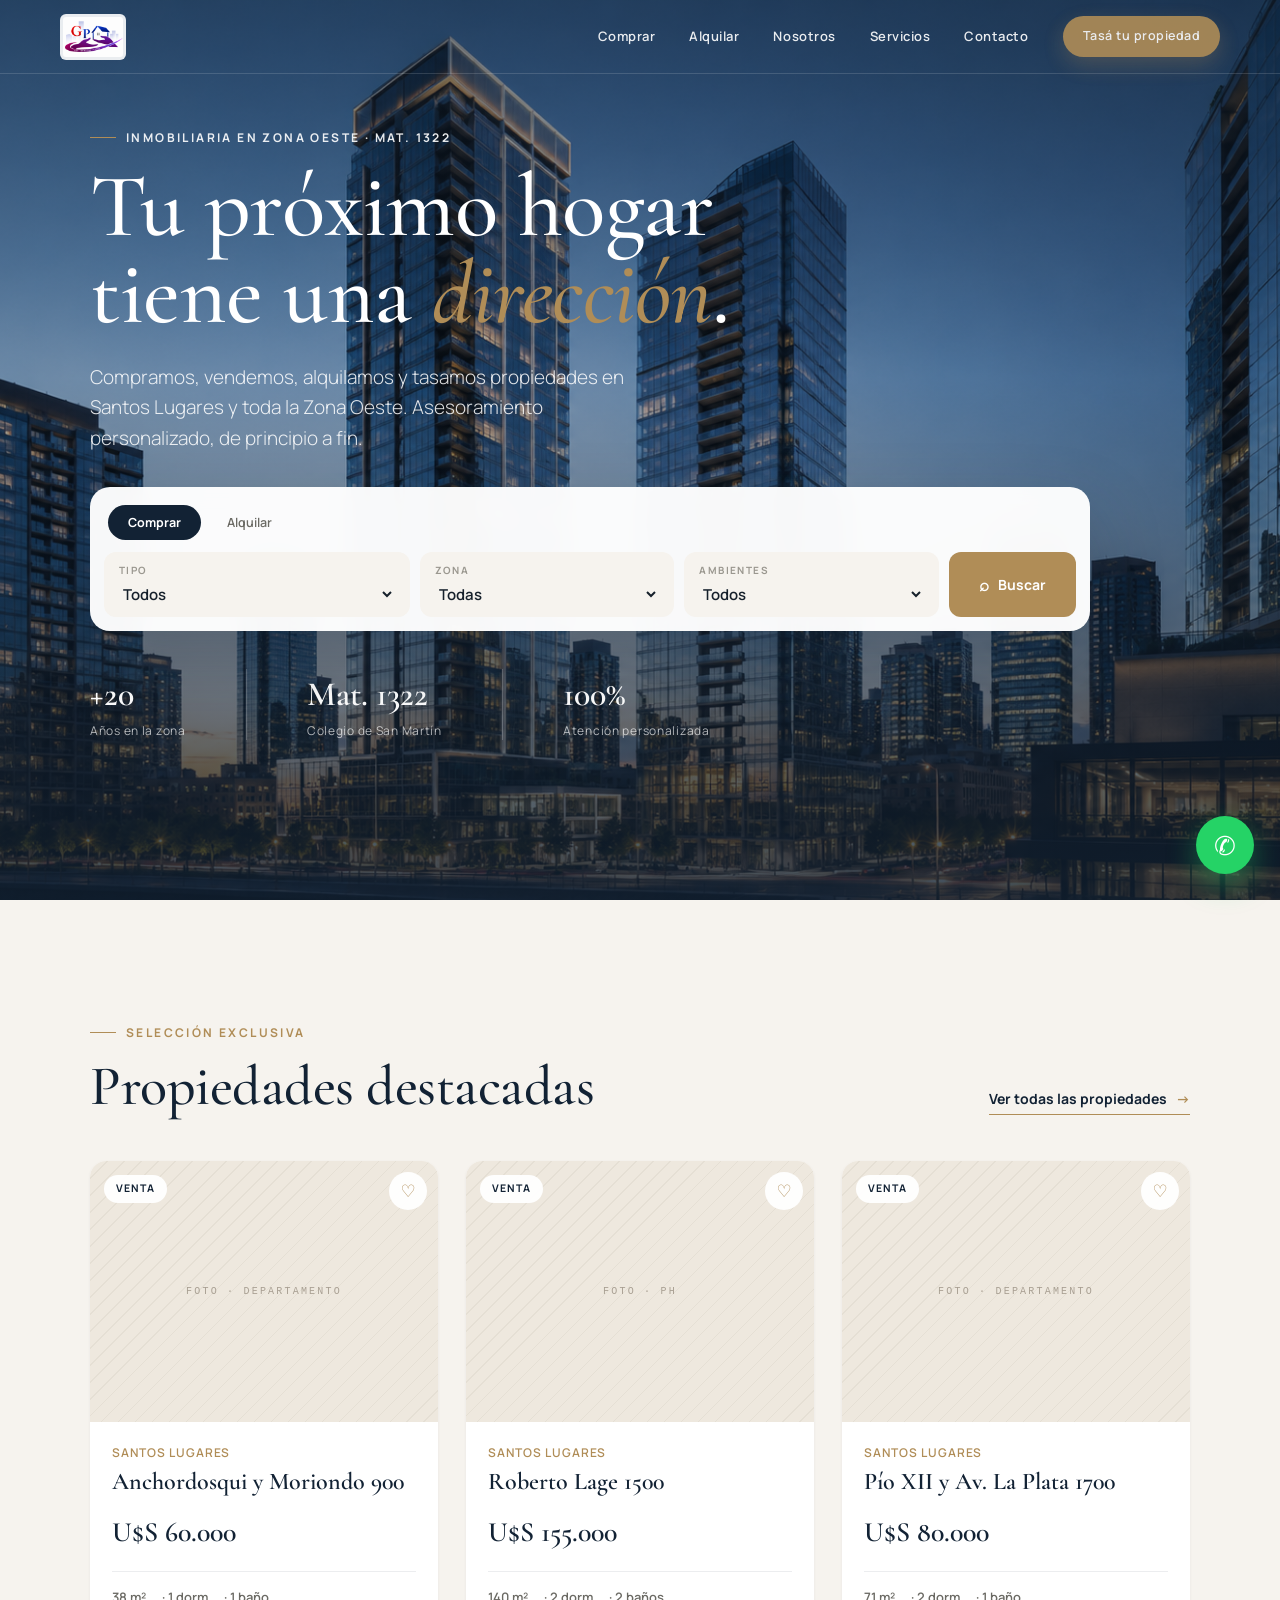
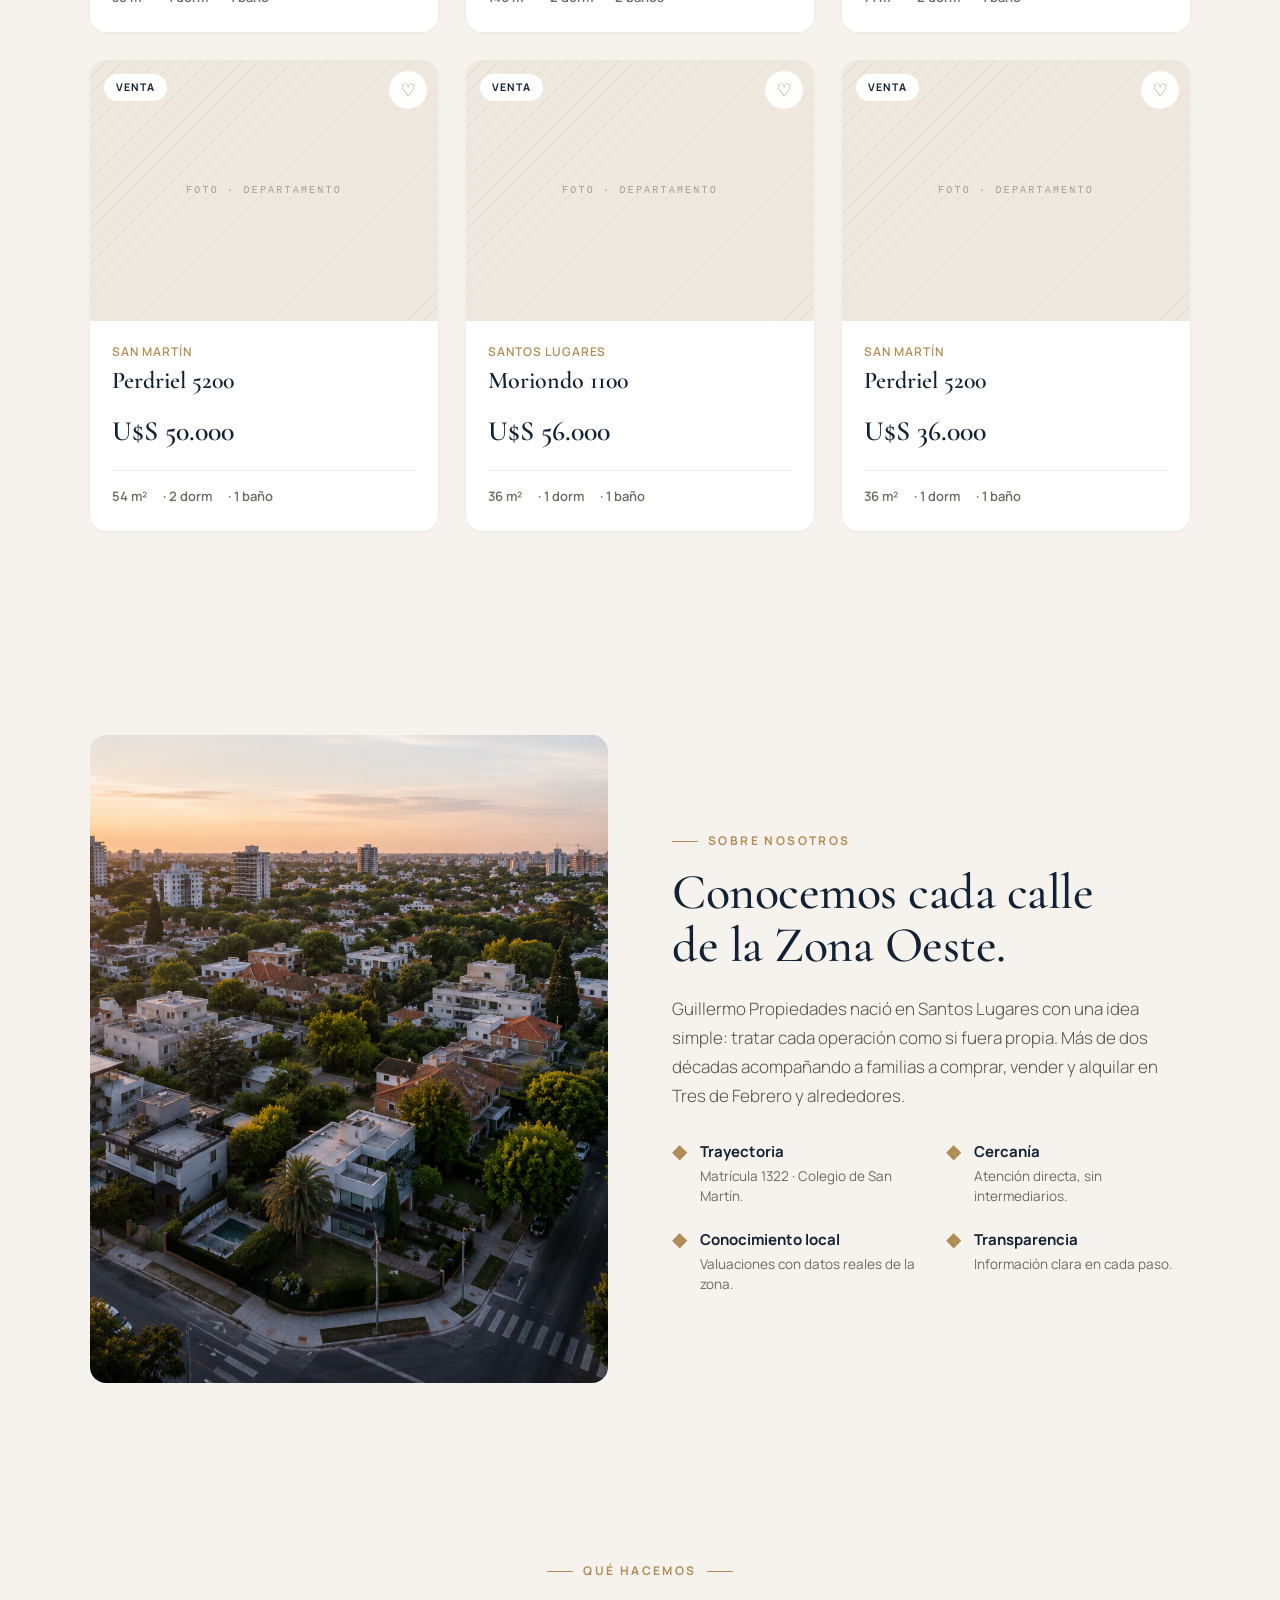
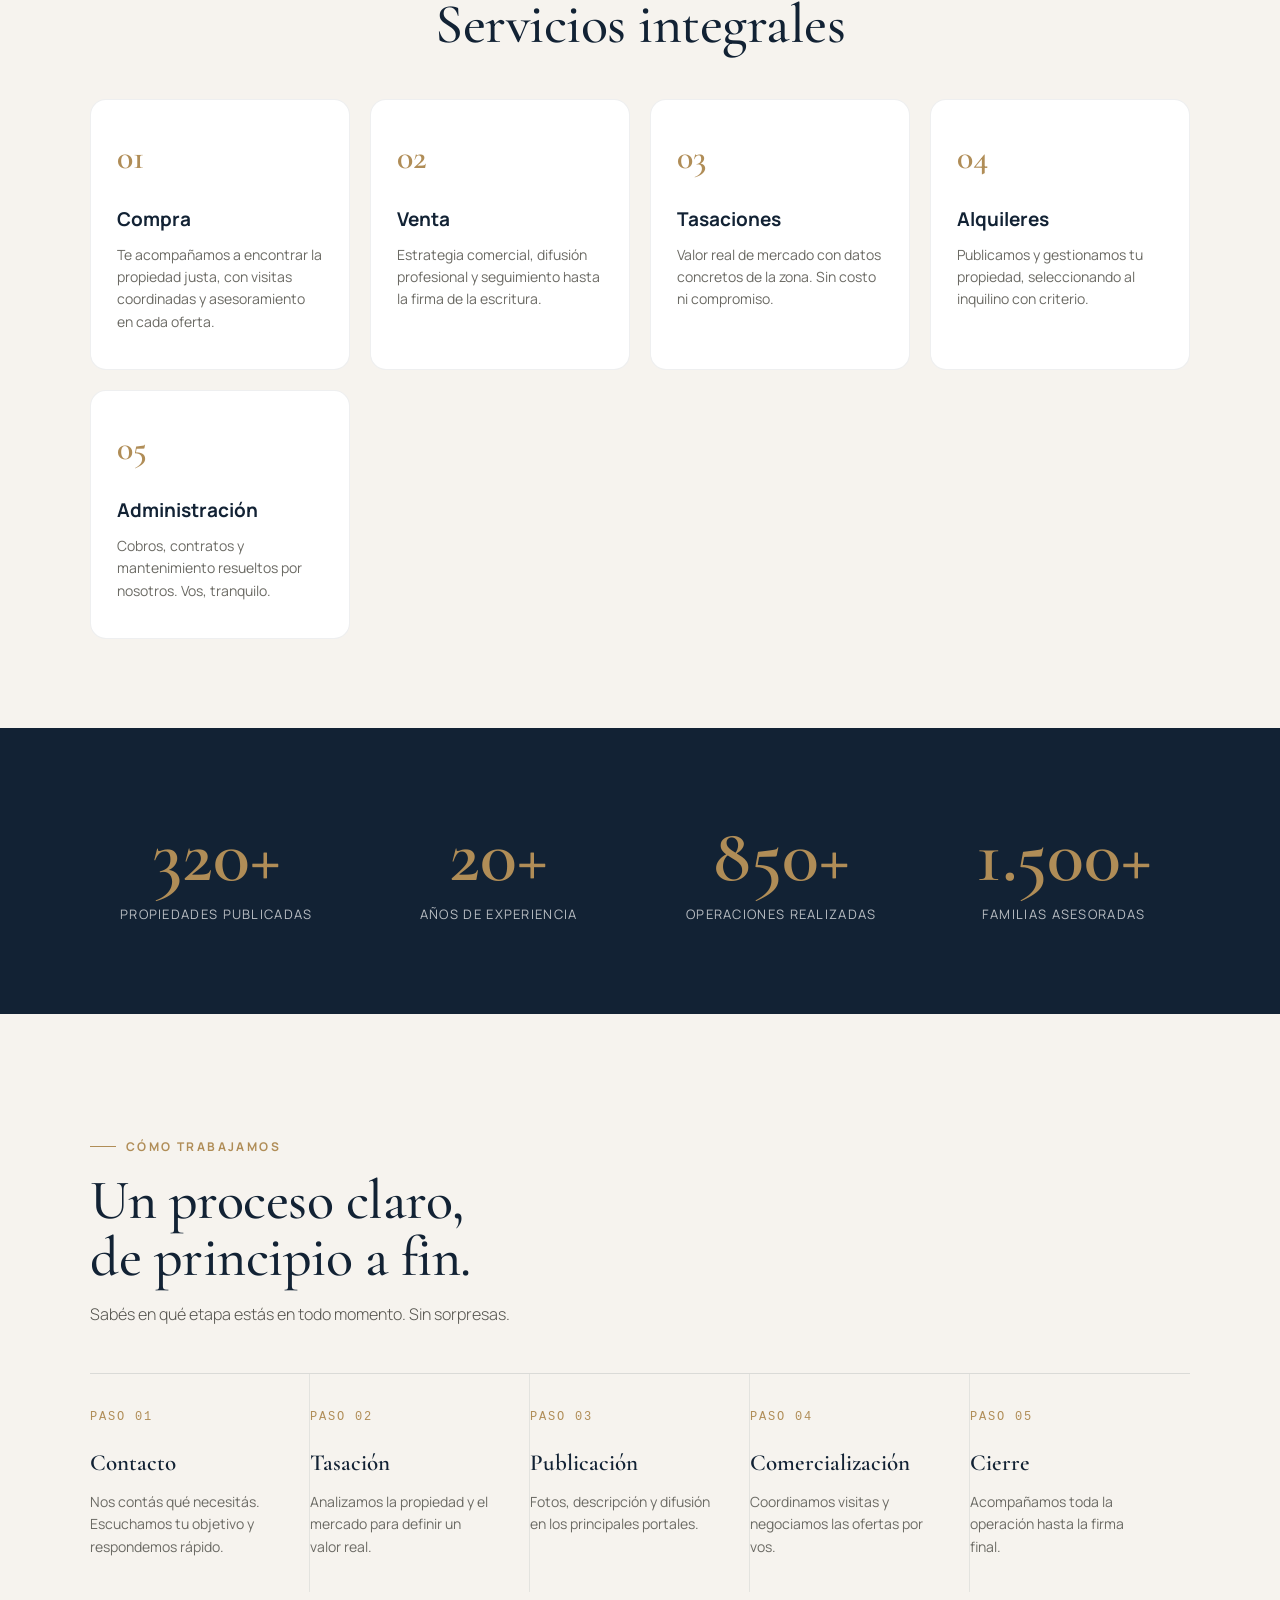
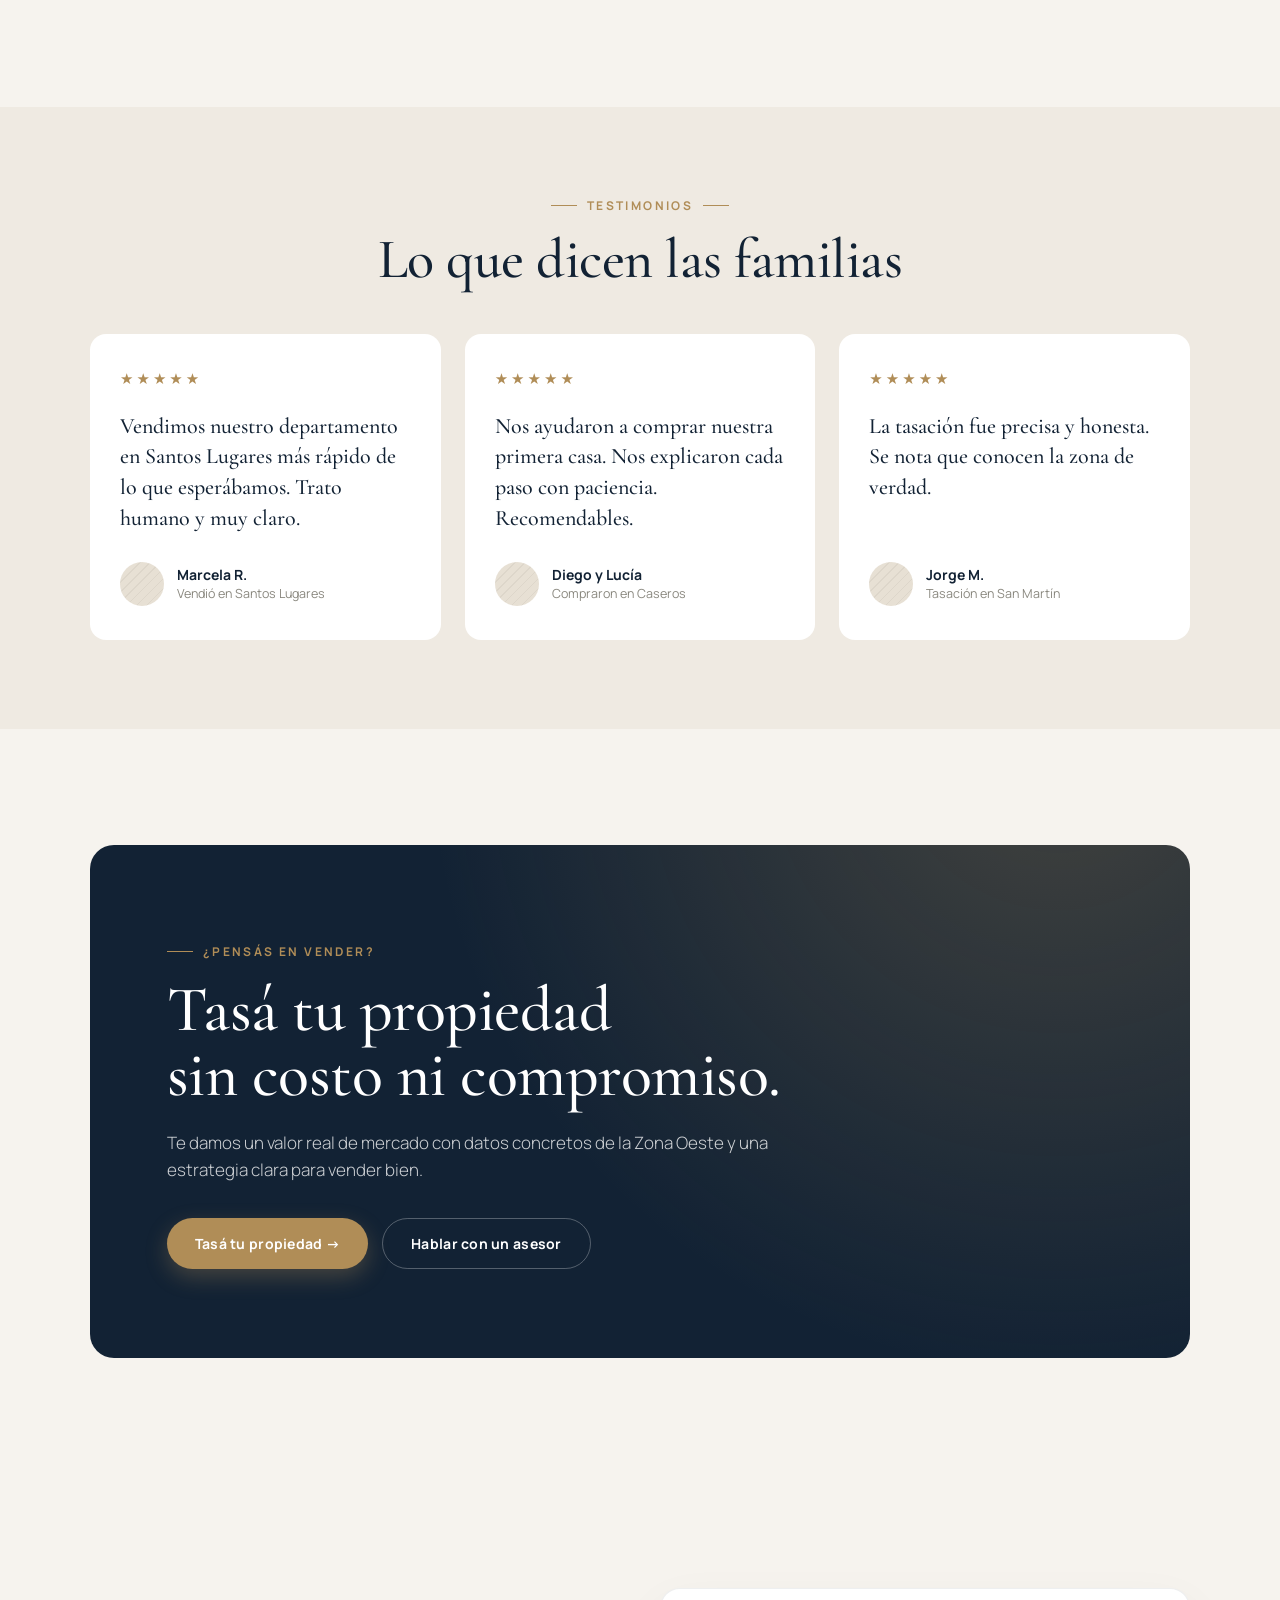
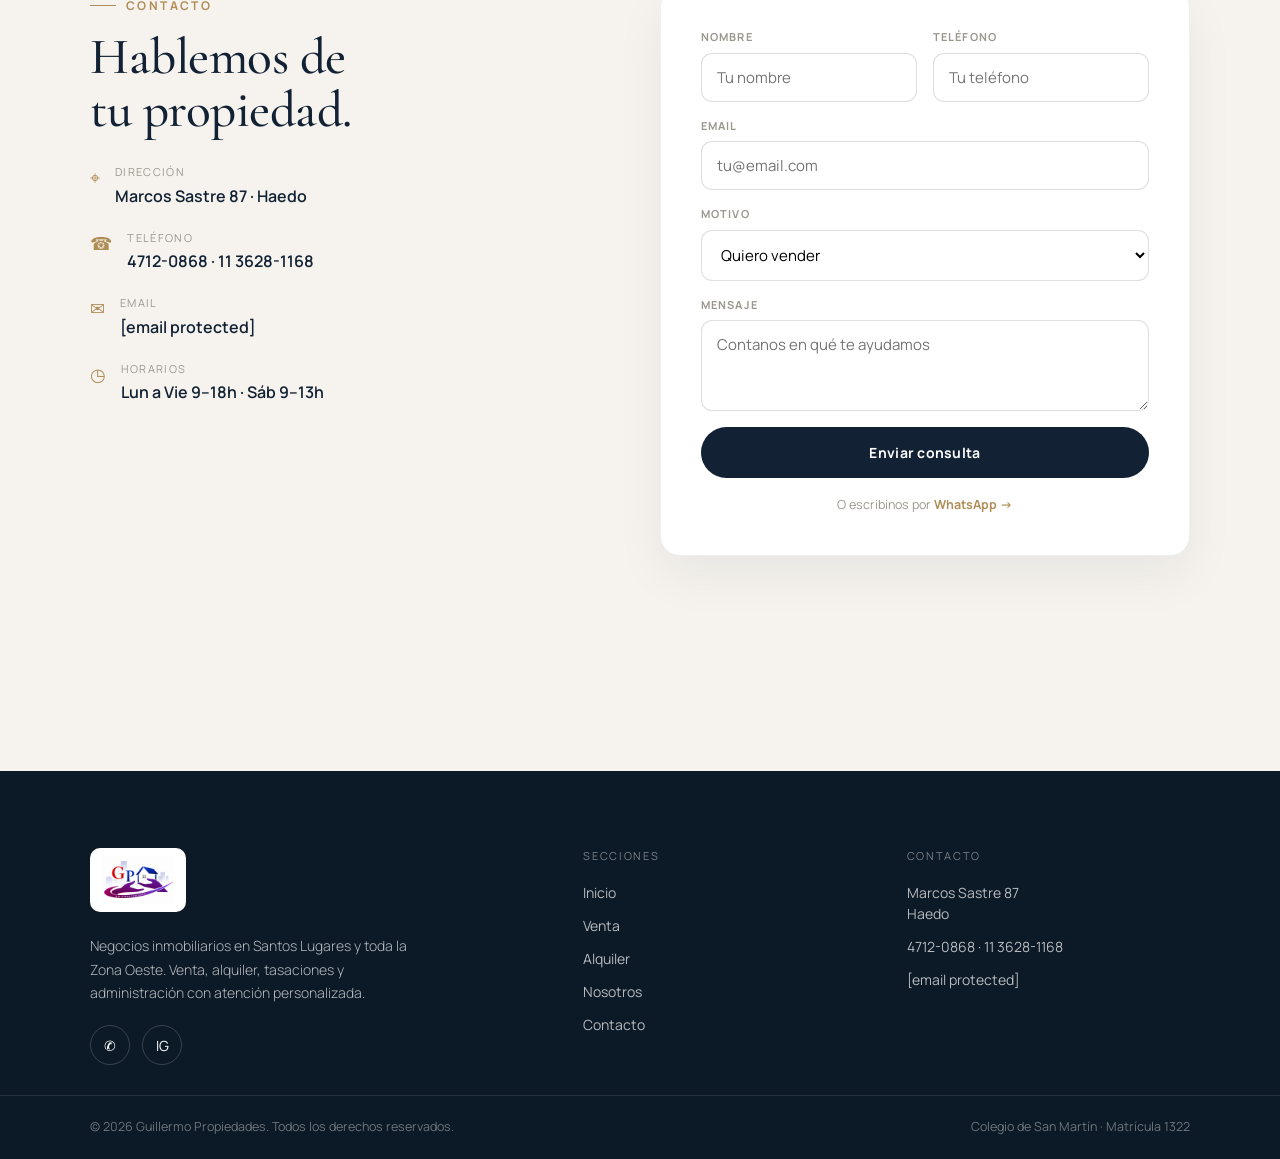
==== index.html @ a45c05f1 "commit" ====
<!DOCTYPE html>
<html lang="es">
<head>
<meta charset="UTF-8">
<meta name="viewport" content="width=device-width, initial-scale=1.0">
<title>Guillermo Propiedades | Inmobiliaria en Zona Oeste · Santos Lugares</title>
<meta name="description" content="Guillermo Propiedades — Inmobiliaria en Santos Lugares, Zona Oeste. Compra, venta, alquiler, tasaciones y administración de propiedades. Matrícula 1322.">
<meta name="keywords" content="inmobiliaria, Santos Lugares, Zona Oeste, Tres de Febrero, propiedades, venta, alquiler, tasaciones">
<meta property="og:title" content="Guillermo Propiedades | Inmobiliaria en Zona Oeste">
<meta property="og:description" content="Compra, venta, alquiler y tasaciones en Santos Lugares y toda la Zona Oeste.">
<meta property="og:type" content="website">
<link rel="icon" href="assets/logo.png">
<link rel="preconnect" href="https://fonts.googleapis.com">
<link rel="preconnect" href="https://fonts.gstatic.com" crossorigin>
<link href="https://fonts.googleapis.com/css2?family=Cormorant+Garamond:ital,wght@0,400;0,500;0,600;0,700;1,400;1,500&family=Manrope:wght@300;400;500;600;700;800&display=swap" rel="stylesheet">
<link rel="stylesheet" href="./estilos/estilos.css">
</head>
<body>

<!-- NAV -->
<nav class="nav" data-home="true">
  <a class="nav__brand" href="index.html"><img class="nav__logo" src="assets/logo.png" alt="Guillermo Propiedades"></a>
  <div class="nav__links">
    <a class="nav__link" href="propiedades.html?op=Venta">Comprar</a>
    <a class="nav__link" href="propiedades.html?op=Alquiler">Alquilar</a>
    <a class="nav__link" href="#nosotros">Nosotros</a>
    <a class="nav__link" href="#servicios">Servicios</a>
    <a class="nav__link" href="#contacto">Contacto</a>
    <a class="nav__link btn btn--accent nav__cta" data-wa="Hola Guillermo Propiedades, quiero tasar mi propiedad." target="_blank">Tasá tu propiedad</a>
  </div>
  <button class="nav__burger" aria-label="Menú">☰</button>
</nav>

<!-- MENÚ MOBILE -->
<div class="mobile-menu">
  <a href="propiedades.html?op=Venta">Comprar</a>
  <a href="propiedades.html?op=Alquiler">Alquilar</a>
  <a href="#nosotros">Nosotros</a>
  <a href="#servicios">Servicios</a>
  <a href="#contacto">Contacto</a>
  <a class="btn btn--accent" data-wa="Hola Guillermo Propiedades, quiero tasar mi propiedad." target="_blank">Tasá tu propiedad</a>
</div>

<!-- HERO -->
<header class="hero">
  <div class="hero__inner">
    <div class="eyebrow hero__eyebrow">Inmobiliaria en Zona Oeste · Mat. 1322</div>
    <h1>Tu próximo hogar<br>tiene una <em>dirección</em>.</h1>
    <p class="hero__sub">Compramos, vendemos, alquilamos y tasamos propiedades en Santos Lugares y toda la Zona Oeste. Asesoramiento personalizado, de principio a fin.</p>

    <form id="hero-search" class="search" onsubmit="return false">
      <div class="search__tabs">
        <button type="button" class="search__tab active" data-op="Venta">Comprar</button>
        <button type="button" class="search__tab" data-op="Alquiler">Alquilar</button>
      </div>
      <div class="search__row">
        <div class="field"><label for="hs-tipo">Tipo</label>
          <select id="hs-tipo"><option value="">Todos</option><option>Departamento</option><option>Casa</option><option>PH</option><option>Terreno</option><option>Local</option><option>Oficina</option></select></div>
        <div class="field"><label for="hs-zona">Zona</label>
          <select id="hs-zona"><option value="">Todas</option><option>Santos Lugares</option><option>Caseros</option><option>San Martín</option><option>Francisco Álvarez</option></select></div>
        <div class="field"><label for="hs-amb">Ambientes</label>
          <select id="hs-amb"><option value="">Todos</option><option value="1">1+</option><option value="2">2+</option><option value="3">3+</option><option value="4">4+</option></select></div>
        <button type="button" class="search__btn"><span style="font-size:17px">⌕</span>Buscar</button>
      </div>
    </form>

    <div class="trust">
      <div class="trust__item"><span class="trust__num">+20</span><span class="trust__label">Años en la zona</span></div>
      <div class="trust__sep"></div>
      <div class="trust__item"><span class="trust__num">Mat. 1322</span><span class="trust__label">Colegio de San Martín</span></div>
      <div class="trust__sep"></div>
      <div class="trust__item"><span class="trust__num">100%</span><span class="trust__label">Atención personalizada</span></div>
    </div>
  </div>
</header>

<!-- PROPIEDADES DESTACADAS -->
<section class="section" id="propiedades">
  <div class="section-head reveal">
    <div>
      <div class="eyebrow">Selección exclusiva</div>
      <h2 class="section-title">Propiedades destacadas</h2>
    </div>
    <a class="link-underline" href="propiedades.html?op=Venta">Ver todas las propiedades <span>→</span></a>
  </div>
  <div class="grid-cards" id="featured"></div>
</section>

<!-- NOSOTROS -->
<section class="section section--tight about" id="nosotros">
  <div class="about__media reveal"><img src="assets/zona-oeste.png" alt="Zona Oeste a vista de pájaro" loading="lazy"></div>
  <div class="reveal">
    <div class="eyebrow">Sobre nosotros</div>
    <h2>Conocemos cada calle<br>de la Zona Oeste.</h2>
    <p>Guillermo Propiedades nació en Santos Lugares con una idea simple: tratar cada operación como si fuera propia. Más de dos décadas acompañando a familias a comprar, vender y alquilar en Tres de Febrero y alrededores.</p>
    <div class="about__feats">
      <div class="feat"><span class="feat__ico">◆</span><div><div class="feat__t">Trayectoria</div><div class="feat__d">Matrícula 1322 · Colegio de San Martín.</div></div></div>
      <div class="feat"><span class="feat__ico">◆</span><div><div class="feat__t">Cercanía</div><div class="feat__d">Atención directa, sin intermediarios.</div></div></div>
      <div class="feat"><span class="feat__ico">◆</span><div><div class="feat__t">Conocimiento local</div><div class="feat__d">Valuaciones con datos reales de la zona.</div></div></div>
      <div class="feat"><span class="feat__ico">◆</span><div><div class="feat__t">Transparencia</div><div class="feat__d">Información clara en cada paso.</div></div></div>
    </div>
  </div>
</section>

<!-- SERVICIOS -->
<section class="section section--tight" id="servicios">
  <div class="section-head section-head--center reveal">
    <div class="eyebrow eyebrow--center">Qué hacemos</div>
    <h2 class="section-title">Servicios integrales</h2>
  </div>
  <div class="services">
    <div class="service reveal"><div class="service__n">01</div><h3 class="service__t">Compra</h3><p class="service__d">Te acompañamos a encontrar la propiedad justa, con visitas coordinadas y asesoramiento en cada oferta.</p></div>
    <div class="service reveal"><div class="service__n">02</div><h3 class="service__t">Venta</h3><p class="service__d">Estrategia comercial, difusión profesional y seguimiento hasta la firma de la escritura.</p></div>
    <div class="service reveal"><div class="service__n">03</div><h3 class="service__t">Tasaciones</h3><p class="service__d">Valor real de mercado con datos concretos de la zona. Sin costo ni compromiso.</p></div>
    <div class="service reveal"><div class="service__n">04</div><h3 class="service__t">Alquileres</h3><p class="service__d">Publicamos y gestionamos tu propiedad, seleccionando al inquilino con criterio.</p></div>
    <div class="service reveal"><div class="service__n">05</div><h3 class="service__t">Administración</h3><p class="service__d">Cobros, contratos y mantenimiento resueltos por nosotros. Vos, tranquilo.</p></div>
  </div>
</section>

<!-- ESTADÍSTICAS -->
<section class="stats">
  <div class="stats__grid">
    <div class="reveal"><div class="stat__num"><span data-count="320" data-suffix="+">0+</span></div><div class="stat__label">Propiedades publicadas</div></div>
    <div class="reveal"><div class="stat__num"><span data-count="20" data-suffix="+">0+</span></div><div class="stat__label">Años de experiencia</div></div>
    <div class="reveal"><div class="stat__num"><span data-count="850" data-suffix="+">0+</span></div><div class="stat__label">Operaciones realizadas</div></div>
    <div class="reveal"><div class="stat__num"><span data-count="1500" data-suffix="+">0+</span></div><div class="stat__label">Familias asesoradas</div></div>
  </div>
</section>

<!-- PROCESO -->
<section class="section">
  <div class="section-head reveal" style="display:block;max-width:620px">
    <div class="eyebrow">Cómo trabajamos</div>
    <h2 class="section-title" style="margin-bottom:16px">Un proceso claro,<br>de principio a fin.</h2>
    <p style="color:var(--muted);font-size:16px;line-height:1.6;margin:0;font-weight:300">Sabés en qué etapa estás en todo momento. Sin sorpresas.</p>
  </div>
  <div class="process">
    <div class="step reveal"><div class="step__n">PASO 01</div><h3 class="step__t">Contacto</h3><p class="step__d">Nos contás qué necesitás. Escuchamos tu objetivo y respondemos rápido.</p></div>
    <div class="step reveal"><div class="step__n">PASO 02</div><h3 class="step__t">Tasación</h3><p class="step__d">Analizamos la propiedad y el mercado para definir un valor real.</p></div>
    <div class="step reveal"><div class="step__n">PASO 03</div><h3 class="step__t">Publicación</h3><p class="step__d">Fotos, descripción y difusión en los principales portales.</p></div>
    <div class="step reveal"><div class="step__n">PASO 04</div><h3 class="step__t">Comercialización</h3><p class="step__d">Coordinamos visitas y negociamos las ofertas por vos.</p></div>
    <div class="step reveal" style="border-right:none"><div class="step__n">PASO 05</div><h3 class="step__t">Cierre</h3><p class="step__d">Acompañamos toda la operación hasta la firma final.</p></div>
  </div>
</section>

<!-- TESTIMONIOS -->
<section class="testimonials">
  <div class="testimonials__wrap">
    <div class="section-head section-head--center reveal">
      <div class="eyebrow eyebrow--center">Testimonios</div>
      <h2 class="section-title">Lo que dicen las familias</h2>
    </div>
    <div class="tgrid">
      <div class="testi reveal"><div class="testi__stars">★★★★★</div><p class="testi__quote">Vendimos nuestro departamento en Santos Lugares más rápido de lo que esperábamos. Trato humano y muy claro.</p><div class="testi__who"><div class="testi__ava"></div><div><div class="testi__name">Marcela R.</div><div class="testi__role">Vendió en Santos Lugares</div></div></div></div>
      <div class="testi reveal"><div class="testi__stars">★★★★★</div><p class="testi__quote">Nos ayudaron a comprar nuestra primera casa. Nos explicaron cada paso con paciencia. Recomendables.</p><div class="testi__who"><div class="testi__ava"></div><div><div class="testi__name">Diego y Lucía</div><div class="testi__role">Compraron en Caseros</div></div></div></div>
      <div class="testi reveal"><div class="testi__stars">★★★★★</div><p class="testi__quote">La tasación fue precisa y honesta. Se nota que conocen la zona de verdad.</p><div class="testi__who"><div class="testi__ava"></div><div><div class="testi__name">Jorge M.</div><div class="testi__role">Tasación en San Martín</div></div></div></div>
    </div>
  </div>
</section>

<!-- CTA VENDER -->
<section class="section">
  <div class="cta-band reveal">
    <div class="cta-band__inner">
      <div class="eyebrow" style="color:var(--accent)">¿Pensás en vender?</div>
      <h2>Tasá tu propiedad<br>sin costo ni compromiso.</h2>
      <p>Te damos un valor real de mercado con datos concretos de la Zona Oeste y una estrategia clara para vender bien.</p>
      <div class="cta-band__row">
        <a class="btn btn--accent" data-wa="Hola Guillermo Propiedades, quiero tasar mi propiedad." target="_blank">Tasá tu propiedad →</a>
        <a class="btn btn--ghost" href="#contacto">Hablar con un asesor</a>
      </div>
    </div>
  </div>
</section>

<!-- CONTACTO -->
<section class="section contact" id="contacto">
  <div class="reveal">
    <div class="eyebrow">Contacto</div>
    <h2>Hablemos de<br>tu propiedad.</h2>
    <div class="cinfo">
      <div class="cinfo__item"><span class="cinfo__ico">⌖</span><div><div class="cinfo__k">Dirección</div><div class="cinfo__v">Marcos Sastre 87 · Haedo</div></div></div>
      <div class="cinfo__item"><span class="cinfo__ico">☎</span><div><div class="cinfo__k">Teléfono</div><div class="cinfo__v">4712-0868 · 11 3628-1168</div></div></div>
      <div class="cinfo__item"><span class="cinfo__ico">✉</span><div><div class="cinfo__k">Email</div><div class="cinfo__v"><a href="/cdn-cgi/l/email-protection" class="__cf_email__" data-cfemail="3651435f5a5a53445b59464459465f535257525345765e59425b575f5a1855595b">[email&#160;protected]</a></div></div></div>
      <div class="cinfo__item"><span class="cinfo__ico">◷</span><div><div class="cinfo__k">Horarios</div><div class="cinfo__v">Lun a Vie 9–18h · Sáb 9–13h</div></div></div>
    </div>
    <div class="map"><iframe loading="lazy" referrerpolicy="no-referrer-when-downgrade" src="https://www.google.com/maps?q=Marcos%20Sastre%2087%20Haedo&output=embed"></iframe></div>
  </div>
  <form class="form reveal" id="contact-form">
    <div class="form__row">
      <label><span>Nombre</span><input name="nombre" required placeholder="Tu nombre"></label>
      <label><span>Teléfono</span><input name="telefono" required placeholder="Tu teléfono"></label>
    </div>
    <label><span>Email</span><input type="email" name="email" placeholder="tu@email.com"></label>
    <label><span>Motivo</span><select name="motivo"><option>Quiero vender</option><option>Quiero tasar</option><option>Quiero alquilar mi propiedad</option><option>Busco comprar</option><option>Busco alquilar</option><option>Administración</option><option>Otro</option></select></label>
    <label><span>Mensaje</span><textarea name="mensaje" rows="3" placeholder="Contanos en qué te ayudamos"></textarea></label>
    <button type="submit" class="btn btn--dark btn--block" style="padding:16px">Enviar consulta</button>
    <p class="form__note">O escribinos por <a data-wa="Hola Guillermo Propiedades, quería hacer una consulta." target="_blank">WhatsApp →</a></p>
  </form>
</section>

<!-- FOOTER -->
<footer class="footer">
  <div class="footer__grid">
    <div>
      <span class="footer__logo"><img src="assets/logo.png" alt="Guillermo Propiedades"></span>
      <p>Negocios inmobiliarios en Santos Lugares y toda la Zona Oeste. Venta, alquiler, tasaciones y administración con atención personalizada.</p>
      <div class="footer__soc">
        <a data-wa="Hola Guillermo Propiedades, quería hacer una consulta." target="_blank" aria-label="WhatsApp">✆</a>
        <a data-ig target="_blank" aria-label="Instagram">IG</a>
      </div>
    </div>
    <div>
      <div class="footer__h">Secciones</div>
      <div class="footer__col">
        <a href="index.html">Inicio</a>
        <a href="propiedades.html?op=Venta">Venta</a>
        <a href="propiedades.html?op=Alquiler">Alquiler</a>
        <a href="index.html#nosotros">Nosotros</a>
        <a href="index.html#contacto">Contacto</a>
      </div>
    </div>
    <div>
      <div class="footer__h">Contacto</div>
      <div class="footer__col">
        <span>Marcos Sastre 87<br>Haedo</span>
        <span>4712-0868 · 11 3628-1168</span>
        <span><a href="/cdn-cgi/l/email-protection" class="__cf_email__" data-cfemail="0c6b79656060697e61637c7e637c6569686d68697f4c646378616d6560226f6361">[email&#160;protected]</a></span>
      </div>
    </div>
  </div>
  <div class="footer__bar"><div><span>© 2026 Guillermo Propiedades. Todos los derechos reservados.</span><span>Colegio de San Martín · Matrícula 1322</span></div></div>
</footer>

<a class="wa-float" data-wa="Hola Guillermo Propiedades, quería hacer una consulta." target="_blank" aria-label="WhatsApp">✆</a>

<script data-cfasync="false" src="/cdn-cgi/scripts/5c5dd728/cloudflare-static/email-decode.min.js"></script><script src="./script/script.js"></script>
</body>
</html>
---- estilos/estilos.css ----
/* ============================================================
   Guillermo Propiedades — Hoja de estilos
   Paleta: azul marino + dorado antiguo sobre blancos cálidos
   Tipografía: Cormorant Garamond (display) + Manrope (texto)
   ============================================================ */

:root{
  --ink:#122234;
  --ink-2:#0C1926;
  --accent:#B08D57;
  --accent-d:#9C7A3C;
  --bg:#F6F3EE;
  --bg-2:#EFEAE2;
  --card:#ffffff;
  --text:#16202B;
  --muted:#54534d;
  --muted-2:#6b6a64;
  --line:rgba(18,34,52,.08);
  --radius:16px;
  --nav-h:74px;
  --maxw:1220px;
  --wa:#25D366;
  --serif:'Cormorant Garamond',Georgia,serif;
  --sans:'Manrope',system-ui,-apple-system,sans-serif;
}

*{box-sizing:border-box}
html{scroll-behavior:smooth}
body{
  margin:0;background:var(--bg);color:var(--text);
  font-family:var(--sans);-webkit-font-smoothing:antialiased;overflow-x:hidden;
  font-size:16px;line-height:1.5;
}
img{max-width:100%;display:block}
a{color:inherit;text-decoration:none}
button,input,select,textarea{font-family:inherit}
::selection{background:var(--ink);color:#fff}

.container{max-width:var(--maxw);margin:0 auto;padding-left:clamp(20px,5vw,60px);padding-right:clamp(20px,5vw,60px)}

/* ---------- Tipografía utilitaria ---------- */
.serif{font-family:var(--serif)}
.eyebrow{display:inline-flex;align-items:center;gap:10px;color:var(--accent);
  font-size:12px;font-weight:700;letter-spacing:.2em;text-transform:uppercase;margin-bottom:16px}
.eyebrow::before{content:"";width:26px;height:1px;background:var(--accent)}
.eyebrow--center{justify-content:center}
.eyebrow--center::after{content:"";width:26px;height:1px;background:var(--accent)}
.section-title{font-family:var(--serif);font-weight:500;font-size:clamp(32px,4.5vw,56px);
  line-height:1.02;letter-spacing:-.5px;margin:0;color:var(--ink)}

/* ---------- Botones ---------- */
.btn{display:inline-flex;align-items:center;justify-content:center;gap:10px;cursor:pointer;
  border:none;border-radius:100px;font-weight:700;font-size:14px;letter-spacing:.02em;
  padding:14px 28px;transition:transform .3s ease,box-shadow .3s ease,filter .3s ease,background .3s}
.btn--accent{background:var(--accent);color:#fff;box-shadow:0 8px 22px rgba(176,141,87,.32)}
.btn--accent:hover{transform:translateY(-2px);box-shadow:0 12px 28px rgba(176,141,87,.45)}
.btn--dark{background:var(--ink);color:#fff}
.btn--dark:hover{filter:brightness(1.15)}
.btn--ghost{background:transparent;color:#fff;border:1px solid rgba(255,255,255,.28)}
.btn--ghost:hover{background:rgba(255,255,255,.08)}
.btn--wa{background:var(--wa);color:#fff}
.btn--block{width:100%}

/* ---------- Navbar ---------- */
.nav{position:fixed;top:0;left:0;right:0;z-index:200;height:var(--nav-h);
  display:flex;align-items:center;justify-content:space-between;
  padding:0 clamp(20px,5vw,60px);
  background:rgba(246,243,238,.92);backdrop-filter:blur(12px);-webkit-backdrop-filter:blur(12px);
  color:var(--text);border-bottom:1px solid var(--line);box-shadow:0 1px 24px rgba(18,34,52,.06);
  transition:background .4s ease,color .4s ease,box-shadow .4s ease,border-color .4s ease}
.nav__brand{display:flex;align-items:center;gap:12px}
.nav__logo{height:46px;width:auto;border-radius:6px}
.nav__links{display:flex;align-items:center;gap:34px}
.nav__link{font-size:13px;font-weight:600;letter-spacing:.04em;opacity:.9;transition:opacity .2s,color .2s}
.nav__link:hover{opacity:1;color:var(--accent)}
.nav__cta{font-size:12.5px;padding:11px 20px}
.nav__burger{display:none;background:none;border:none;color:inherit;cursor:pointer;font-size:22px;padding:6px}

/* nav transparente sobre el hero (home, arriba del todo) */
.nav--transparent{background:transparent;color:#fff;border-bottom-color:rgba(255,255,255,.14);
  box-shadow:none;backdrop-filter:none;-webkit-backdrop-filter:none}
.nav--transparent .nav__logo{background:rgba(255,255,255,.9);padding:3px}

/* menú mobile */
.mobile-menu{position:fixed;inset:0;z-index:199;background:var(--ink);color:#fff;
  display:none;flex-direction:column;align-items:center;justify-content:center;gap:26px}
.mobile-menu.open{display:flex}
.mobile-menu a{font-family:var(--serif);font-size:30px}
.mobile-menu .btn{font-family:var(--sans);font-size:16px;margin-top:8px}

/* ---------- Hero ---------- */
.hero{position:relative;min-height:100vh;display:flex;flex-direction:column;justify-content:flex-start;
  padding:120px 0 60px;overflow:hidden;
  background:linear-gradient(180deg,rgba(18,34,52,.58) 0%,rgba(18,34,52,.32) 42%,rgba(18,34,52,.8) 100%),
             url('../assets/fachada-hero.png') center 32%/cover no-repeat}
.hero__inner{position:relative;max-width:var(--maxw);width:100%;margin:0 auto;
  padding:0 clamp(20px,5vw,60px) clamp(30px,5vw,60px)}
.hero__eyebrow{color:rgba(255,255,255,.9)}
.hero__eyebrow::before{background:var(--accent)}
.hero h1{font-family:var(--serif);font-weight:500;color:#fff;
  font-size:clamp(44px,7vw,92px);line-height:.98;letter-spacing:-.5px;margin:0 0 24px;max-width:820px}
.hero h1 em{font-style:italic;color:var(--accent)}
.hero__sub{color:rgba(255,255,255,.86);font-size:clamp(16px,1.6vw,19px);line-height:1.6;
  max-width:540px;margin:0 0 34px;font-weight:300}

/* Buscador */
.search{background:rgba(255,255,255,.97);backdrop-filter:blur(10px);border-radius:20px;padding:14px;
  box-shadow:0 30px 70px rgba(18,34,52,.28);max-width:1000px}
.search__tabs{display:flex;gap:6px;padding:4px 4px 12px}
.search__tab{flex:none;background:transparent;color:var(--muted-2);border:none;border-radius:100px;
  padding:9px 20px;font-size:12.5px;font-weight:600;cursor:pointer;transition:background .2s,color .2s}
.search__tab.active{background:var(--ink);color:#fff;font-weight:700}
.search__row{display:grid;grid-template-columns:1.2fr 1fr 1fr auto;gap:10px;align-items:stretch}
.field{display:flex;flex-direction:column;gap:5px;background:var(--bg);border-radius:12px;padding:11px 15px}
.field label{font-size:10px;font-weight:700;letter-spacing:.14em;text-transform:uppercase;color:#9a978f}
.field select,.field input{border:none;background:none;font-size:15px;color:var(--text);font-weight:600;outline:none;cursor:pointer;width:100%}
.search__btn{background:var(--accent);color:#fff;border:none;border-radius:12px;padding:0 30px;
  font-size:14px;font-weight:700;cursor:pointer;display:flex;align-items:center;gap:9px;transition:filter .3s}
.search__btn:hover{filter:brightness(1.08)}

/* Indicadores de confianza */
.trust{display:flex;flex-wrap:wrap;gap:clamp(24px,5vw,60px);margin-top:38px;color:rgba(255,255,255,.9)}
.trust__item{display:flex;flex-direction:column;gap:2px}
.trust__num{font-family:var(--serif);font-size:34px;font-weight:600;color:#fff}
.trust__label{font-size:12px;letter-spacing:.06em;opacity:.75}
.trust__sep{width:1px;background:rgba(255,255,255,.2)}

/* ---------- Secciones genéricas ---------- */
.section{max-width:var(--maxw);margin:0 auto;padding:clamp(70px,9vw,130px) clamp(20px,5vw,60px)}
.section--tight{padding-top:clamp(50px,7vw,90px);padding-bottom:clamp(50px,7vw,90px)}
.section-head{display:flex;justify-content:space-between;align-items:flex-end;flex-wrap:wrap;gap:20px;margin-bottom:46px}
.section-head--center{flex-direction:column;align-items:center;text-align:center;gap:0}
.link-underline{display:inline-flex;align-items:center;gap:9px;color:var(--ink);font-size:14px;font-weight:700;
  border-bottom:1px solid var(--accent);padding-bottom:5px}
.link-underline span{color:var(--accent)}

/* ---------- Grillas ---------- */
.grid-cards{display:grid;grid-template-columns:repeat(auto-fill,minmax(330px,1fr));gap:28px}

/* ---------- Property card ---------- */
.card{background:var(--card);border-radius:var(--radius);overflow:hidden;cursor:pointer;
  box-shadow:0 1px 3px rgba(18,34,52,.06);transition:box-shadow .4s ease,transform .4s ease}
.card:hover{box-shadow:0 24px 50px rgba(18,34,52,.15);transform:translateY(-3px)}
.card__media{position:relative;aspect-ratio:4/3;overflow:hidden;
  background:repeating-linear-gradient(135deg,#e5dfd4 0px,#e5dfd4 1px,#eee8de 1px,#eee8de 12px)}
.card__media img{width:100%;height:100%;object-fit:cover}
.card__ph{position:absolute;top:50%;left:50%;transform:translate(-50%,-50%);
  font-family:ui-monospace,monospace;font-size:10px;letter-spacing:.22em;color:#a89f92;text-transform:uppercase;white-space:nowrap}
.card__tag{position:absolute;top:14px;left:14px;background:rgba(255,255,255,.95);color:var(--ink);
  font-size:10.5px;font-weight:700;letter-spacing:.09em;text-transform:uppercase;padding:6px 12px;border-radius:100px}
.card__fav{position:absolute;top:11px;right:11px;width:38px;height:38px;border-radius:50%;border:none;
  background:rgba(255,255,255,.95);cursor:pointer;font-size:17px;line-height:1;display:flex;align-items:center;
  justify-content:center;color:var(--accent);transition:transform .3s}
.card__fav:hover{transform:scale(1.12)}
.card__fav.active{color:#c0392b}
.card__body{padding:22px 22px 24px}
.card__zone{font-size:12px;font-weight:600;letter-spacing:.08em;text-transform:uppercase;color:var(--accent);margin-bottom:7px}
.card__title{font-family:var(--serif);font-weight:600;font-size:24px;line-height:1.1;margin:0 0 16px;color:var(--ink)}
.card__price{font-family:var(--serif);font-size:28px;font-weight:600;color:var(--ink);margin-bottom:18px}
.card__meta{display:flex;gap:16px;flex-wrap:wrap;padding-top:16px;border-top:1px solid var(--line);
  color:var(--muted-2);font-size:13px;font-weight:600}

/* ---------- Nosotros ---------- */
.about{display:grid;grid-template-columns:1fr 1fr;gap:clamp(30px,5vw,70px);align-items:center}
.about__media{position:relative;aspect-ratio:4/5;border-radius:var(--radius);overflow:hidden;background:var(--bg-2)}
.about__media img{width:100%;height:100%;object-fit:cover}
.about h2{font-family:var(--serif);font-weight:500;font-size:clamp(30px,4vw,50px);line-height:1.05;
  letter-spacing:-.5px;margin:0 0 24px;color:var(--ink)}
.about p{color:var(--muted);font-size:17px;line-height:1.7;margin:0 0 22px;font-weight:300}
.about__feats{display:grid;grid-template-columns:1fr 1fr;gap:22px 30px;margin-top:30px}
.feat{display:flex;gap:13px}
.feat__ico{color:var(--accent);font-size:20px;line-height:1}
.feat__t{font-weight:700;font-size:15px;color:var(--ink);margin-bottom:3px}
.feat__d{font-size:13.5px;color:var(--muted-2);line-height:1.5}

/* ---------- Servicios ---------- */
.services{display:grid;grid-template-columns:repeat(auto-fit,minmax(210px,1fr));gap:20px}
.service{background:var(--card);border:1px solid rgba(18,34,52,.07);border-radius:var(--radius);
  padding:32px 26px 36px;transition:background .4s,transform .4s}
.service:hover{background:var(--ink);transform:translateY(-4px)}
.service:hover .service__t,.service:hover .service__d{color:#fff}
.service:hover .service__d{opacity:.8}
.service__n{font-family:var(--serif);font-size:34px;color:var(--accent);margin-bottom:22px;font-weight:600}
.service__t{font-size:19px;font-weight:700;margin:0 0 10px;color:var(--ink);transition:color .4s}
.service__d{font-size:14px;line-height:1.6;color:var(--muted-2);margin:0;transition:color .4s}

/* ---------- Estadísticas ---------- */
.stats{background:var(--ink);color:#fff}
.stats__grid{max-width:var(--maxw);margin:0 auto;padding:clamp(60px,7vw,100px) clamp(20px,5vw,60px);
  display:grid;grid-template-columns:repeat(auto-fit,minmax(200px,1fr));gap:40px 30px;text-align:center}
.stat__num{font-family:var(--serif);font-size:clamp(50px,6vw,78px);font-weight:600;line-height:1;color:var(--accent)}
.stat__label{margin-top:10px;font-size:13px;letter-spacing:.1em;text-transform:uppercase;color:rgba(255,255,255,.7)}

/* ---------- Proceso ---------- */
.process{display:grid;grid-template-columns:repeat(auto-fit,minmax(180px,1fr));border-top:1px solid rgba(18,34,52,.12)}
.step{padding:34px 24px 34px 0;border-right:1px solid var(--line)}
.step__n{font-family:ui-monospace,monospace;font-size:12px;color:var(--accent);letter-spacing:.15em;margin-bottom:20px}
.step__t{font-family:var(--serif);font-weight:600;font-size:23px;margin:0 0 10px;color:var(--ink)}
.step__d{font-size:14px;line-height:1.6;color:var(--muted-2);margin:0;padding-right:14px}

/* ---------- Testimonios ---------- */
.testimonials{background:var(--bg-2)}
.testimonials__wrap{max-width:var(--maxw);margin:0 auto;padding:clamp(60px,7vw,100px) clamp(20px,5vw,60px)}
.tgrid{display:grid;grid-template-columns:repeat(auto-fit,minmax(290px,1fr));gap:24px}
.testi{background:var(--card);border-radius:var(--radius);padding:34px 30px;display:flex;flex-direction:column;gap:20px}
.testi__stars{color:var(--accent);font-size:15px;letter-spacing:3px}
.testi__quote{font-family:var(--serif);font-size:22px;line-height:1.4;color:var(--ink);margin:0;font-weight:500}
.testi__who{display:flex;align-items:center;gap:13px;margin-top:auto;padding-top:8px}
.testi__ava{width:44px;height:44px;border-radius:50%;flex:none;
  background:repeating-linear-gradient(135deg,#ddd6ca 0,#ddd6ca 1px,#e7e0d4 1px,#e7e0d4 7px)}
.testi__name{font-weight:700;font-size:14px;color:var(--ink)}
.testi__role{font-size:12.5px;color:#8a887f}

/* ---------- CTA vender ---------- */
.cta-band{position:relative;overflow:hidden;border-radius:calc(var(--radius) + 8px);
  background:radial-gradient(circle at 88% -20%,rgba(176,141,87,.3),transparent 55%),var(--ink);
  padding:clamp(44px,7vw,90px) clamp(28px,6vw,80px)}
.cta-band__inner{position:relative;max-width:640px}
.cta-band h2{font-family:var(--serif);font-weight:500;color:#fff;font-size:clamp(34px,5vw,66px);
  line-height:1.02;letter-spacing:-.5px;margin:0 0 22px}
.cta-band p{color:rgba(255,255,255,.78);font-size:17px;line-height:1.6;margin:0 0 34px;font-weight:300}
.cta-band__row{display:flex;flex-wrap:wrap;gap:14px}

/* ---------- Contacto ---------- */
.contact{display:grid;grid-template-columns:1fr 1fr;gap:clamp(30px,5vw,70px);align-items:start}
.contact h2{font-family:var(--serif);font-weight:500;font-size:clamp(30px,4vw,52px);line-height:1.03;
  letter-spacing:-.5px;margin:0 0 28px;color:var(--ink)}
.cinfo{display:flex;flex-direction:column;gap:22px;margin-top:8px}
.cinfo__item{display:flex;gap:15px;align-items:flex-start}
.cinfo__ico{color:var(--accent);font-size:18px}
.cinfo__k{font-size:11px;letter-spacing:.12em;text-transform:uppercase;color:#9a978f;margin-bottom:3px}
.cinfo__v{font-size:16px;color:var(--ink);font-weight:600}
.map{margin-top:30px;position:relative;aspect-ratio:16/7;border-radius:var(--radius);overflow:hidden}
.map iframe{width:100%;height:100%;border:0;filter:grayscale(.2) contrast(1.05)}
.form{background:var(--card);border:1px solid rgba(18,34,52,.07);border-radius:calc(var(--radius) + 4px);
  padding:clamp(26px,4vw,40px);display:flex;flex-direction:column;gap:16px;box-shadow:0 20px 50px rgba(18,34,52,.06)}
.form__row{display:grid;grid-template-columns:1fr 1fr;gap:16px}
.form label{display:flex;flex-direction:column;gap:7px}
.form label span{font-size:11px;font-weight:700;letter-spacing:.1em;text-transform:uppercase;color:#9a978f}
.form input,.form select,.form textarea{border:1px solid rgba(18,34,52,.14);border-radius:11px;
  padding:13px 15px;font-size:15px;outline:none;background:#fff;transition:border-color .2s}
.form input:focus,.form select:focus,.form textarea:focus{border-color:var(--accent)}
.form textarea{resize:vertical}
.form__note{text-align:center;font-size:12.5px;color:#9a978f;margin:2px 0 0}
.form__note a{color:var(--accent);font-weight:700}

/* ---------- Footer ---------- */
.footer{background:var(--ink-2);color:rgba(255,255,255,.7)}
.footer__grid{max-width:var(--maxw);margin:0 auto;padding:clamp(50px,6vw,80px) clamp(20px,5vw,60px) 30px;
  display:grid;grid-template-columns:1.6fr 1fr 1fr;gap:40px}
.footer__logo{background:#fff;padding:8px 12px;border-radius:10px;display:inline-block}
.footer__logo img{height:48px;width:auto}
.footer p{font-size:14px;line-height:1.7;max-width:340px;margin:16px 0 20px;font-weight:300}
.footer__soc{display:flex;gap:12px}
.footer__soc a{width:40px;height:40px;border-radius:50%;border:1px solid rgba(255,255,255,.18);
  display:flex;align-items:center;justify-content:center;color:#fff;font-size:14px;transition:background .3s,border-color .3s}
.footer__soc a:hover{background:var(--accent);border-color:var(--accent)}
.footer__h{font-size:11px;letter-spacing:.15em;text-transform:uppercase;color:rgba(255,255,255,.45);margin-bottom:18px}
.footer__col{display:flex;flex-direction:column;gap:12px;font-size:14px}
.footer__col a:hover{color:#fff}
.footer__bar{border-top:1px solid rgba(255,255,255,.1)}
.footer__bar div{max-width:var(--maxw);margin:0 auto;padding:22px clamp(20px,5vw,60px);
  display:flex;justify-content:space-between;flex-wrap:wrap;gap:10px;font-size:12.5px;color:rgba(255,255,255,.4)}

/* ---------- WhatsApp flotante ---------- */
.wa-float{position:fixed;bottom:26px;right:26px;z-index:180;width:58px;height:58px;border-radius:50%;
  background:var(--wa);color:#fff;display:flex;align-items:center;justify-content:center;font-size:26px;
  box-shadow:0 10px 30px rgba(37,211,102,.4);animation:wapulse 2.4s infinite}
@keyframes wapulse{0%{box-shadow:0 0 0 0 rgba(37,211,102,.5)}70%{box-shadow:0 0 0 16px rgba(37,211,102,0)}100%{box-shadow:0 0 0 0 rgba(37,211,102,0)}}

/* ---------- Listado ---------- */
.page-top{padding-top:var(--nav-h)}
.list-hero{background:var(--ink);color:#fff;padding:clamp(40px,6vw,70px) clamp(20px,5vw,60px) clamp(34px,5vw,54px)}
.list-hero .eyebrow{margin-bottom:14px}
.list-hero h1{font-family:var(--serif);font-weight:500;font-size:clamp(34px,5vw,64px);line-height:1;letter-spacing:-.5px;margin:0}
.filters{background:#fff;border:1px solid var(--line);border-radius:var(--radius);padding:16px;
  margin-top:-26px;position:relative;z-index:5;box-shadow:0 18px 44px rgba(18,34,52,.1);
  display:grid;grid-template-columns:repeat(auto-fit,minmax(150px,1fr)) auto;gap:12px;align-items:end}
.filters .search__btn{border-radius:11px;padding:13px 26px;min-height:52px;justify-content:center}
.list-bar{display:flex;justify-content:space-between;align-items:center;margin:28px 2px 22px}
.list-bar__count{font-size:14px;color:var(--muted-2);font-weight:600}
.list-bar__clear{cursor:pointer;font-size:13px;color:var(--accent);font-weight:700}
.list-grid{display:grid;grid-template-columns:repeat(auto-fill,minmax(320px,1fr));gap:26px;padding-bottom:clamp(60px,8vw,110px)}
.empty{text-align:center;padding:80px 20px 110px}
.empty h3{font-family:var(--serif);font-size:40px;color:var(--ink);margin:0 0 12px;font-weight:500}
.empty p{color:var(--muted-2);margin:0 0 24px}

/* ---------- Detalle ---------- */
.detail-gallery{max-width:var(--maxw);margin:0 auto;padding:20px clamp(20px,5vw,60px) 0;
  display:grid;grid-template-columns:2.4fr 1fr;gap:12px}
.detail-gallery__main{position:relative;aspect-ratio:16/10;border-radius:var(--radius);overflow:hidden;background:var(--bg-2)}
.detail-gallery__main img{width:100%;height:100%;object-fit:cover}
.detail-gallery__side{display:grid;grid-template-rows:1fr 1fr;gap:12px}
.detail-gallery__side>div{border-radius:var(--radius);background:var(--bg-2);position:relative;min-height:120px}
.detail-ph{position:absolute;top:50%;left:50%;transform:translate(-50%,-50%);font-family:ui-monospace,monospace;
  font-size:10px;letter-spacing:.2em;color:#a89f92;text-transform:uppercase}
.back-link{max-width:var(--maxw);margin:0 auto;padding:24px clamp(20px,5vw,60px) 0;font-size:13px;font-weight:600;color:var(--muted-2);display:block}
.detail-body{max-width:var(--maxw);margin:0 auto;padding:38px clamp(20px,5vw,60px) clamp(70px,9vw,120px);
  display:grid;grid-template-columns:1.7fr 1fr;gap:clamp(30px,5vw,60px);align-items:start}
.detail-op{display:flex;align-items:center;gap:12px;margin-bottom:12px}
.detail-op .tag{background:var(--ink);color:#fff;font-size:10.5px;font-weight:700;letter-spacing:.09em;text-transform:uppercase;padding:6px 12px;border-radius:100px}
.detail-op .zone{font-size:13px;font-weight:600;letter-spacing:.08em;text-transform:uppercase;color:var(--accent)}
.detail-body h1{font-family:var(--serif);font-weight:600;font-size:clamp(32px,4.5vw,54px);line-height:1.03;letter-spacing:-.5px;margin:0 0 8px;color:var(--ink)}
.detail-price{font-family:var(--serif);font-size:clamp(30px,3.6vw,44px);font-weight:600;color:var(--accent);margin:14px 0 30px}
.spec-row{display:flex;flex-wrap:wrap;gap:14px;margin-bottom:36px}
.spec{background:#fff;border:1px solid var(--line);border-radius:14px;padding:16px 22px;text-align:center;min-width:96px}
.spec__v{font-family:var(--serif);font-size:26px;font-weight:600;color:var(--ink)}
.spec__k{font-size:11px;letter-spacing:.1em;text-transform:uppercase;color:#9a978f;margin-top:2px}
.detail-body h2{font-family:var(--serif);font-weight:600;font-size:28px;margin:0 0 14px;color:var(--ink)}
.detail-body p{color:var(--muted);font-size:16px;line-height:1.75;margin:0 0 18px;font-weight:300}
.feature-list{display:grid;grid-template-columns:repeat(auto-fit,minmax(180px,1fr));gap:12px 26px;margin-top:6px}
.feature-list div{display:flex;align-items:center;gap:10px;font-size:14.5px;color:var(--muted);padding:9px 0;border-bottom:1px solid rgba(18,34,52,.07)}
.feature-list span{color:var(--accent)}
.aside{position:sticky;top:94px;background:#fff;border:1px solid var(--line);border-radius:calc(var(--radius) + 4px);
  padding:30px 28px;box-shadow:0 20px 50px rgba(18,34,52,.08)}
.aside__ref{font-size:12px;letter-spacing:.1em;text-transform:uppercase;color:#9a978f;margin-bottom:6px}
.aside__price{font-family:var(--serif);font-size:32px;font-weight:600;color:var(--ink);margin-bottom:20px}
.aside__agent{display:flex;align-items:center;gap:13px;padding:16px 0;border-top:1px solid var(--line);border-bottom:1px solid var(--line);margin-bottom:22px}
.aside__ava{width:48px;height:48px;border-radius:50%;background:var(--ink);color:#fff;display:flex;align-items:center;justify-content:center;font-family:var(--serif);font-size:20px;font-weight:600}
.aside .btn{margin-bottom:11px}

/* ---------- Reveal (scroll) ---------- */
.reveal{opacity:0;transform:translateY(22px);transition:opacity .8s cubic-bezier(.16,1,.3,1),transform .8s cubic-bezier(.16,1,.3,1)}
.reveal.in{opacity:1;transform:none}
@media (prefers-reduced-motion:reduce){.reveal{opacity:1;transform:none;transition:none}}

/* ---------- Responsive ---------- */
@media (max-width:960px){
  .nav__links{display:none}
  .nav__burger{display:block}
  .about,.contact{grid-template-columns:1fr}
  .detail-gallery{grid-template-columns:1fr}
  .detail-gallery__side{grid-template-rows:none;grid-template-columns:1fr 1fr}
  .detail-body{grid-template-columns:1fr}
  .aside{position:static}
}
@media (max-width:720px){
  .search__row{grid-template-columns:1fr 1fr}
  .search__btn{grid-column:1 / -1}
  .about__feats{grid-template-columns:1fr}
  .form__row{grid-template-columns:1fr}
  .footer__grid{grid-template-columns:1fr;gap:34px}
  .trust__sep{display:none}
}
@media (max-width:520px){
  .search__row{grid-template-columns:1fr}
  .list-grid,.grid-cards{grid-template-columns:1fr}
}
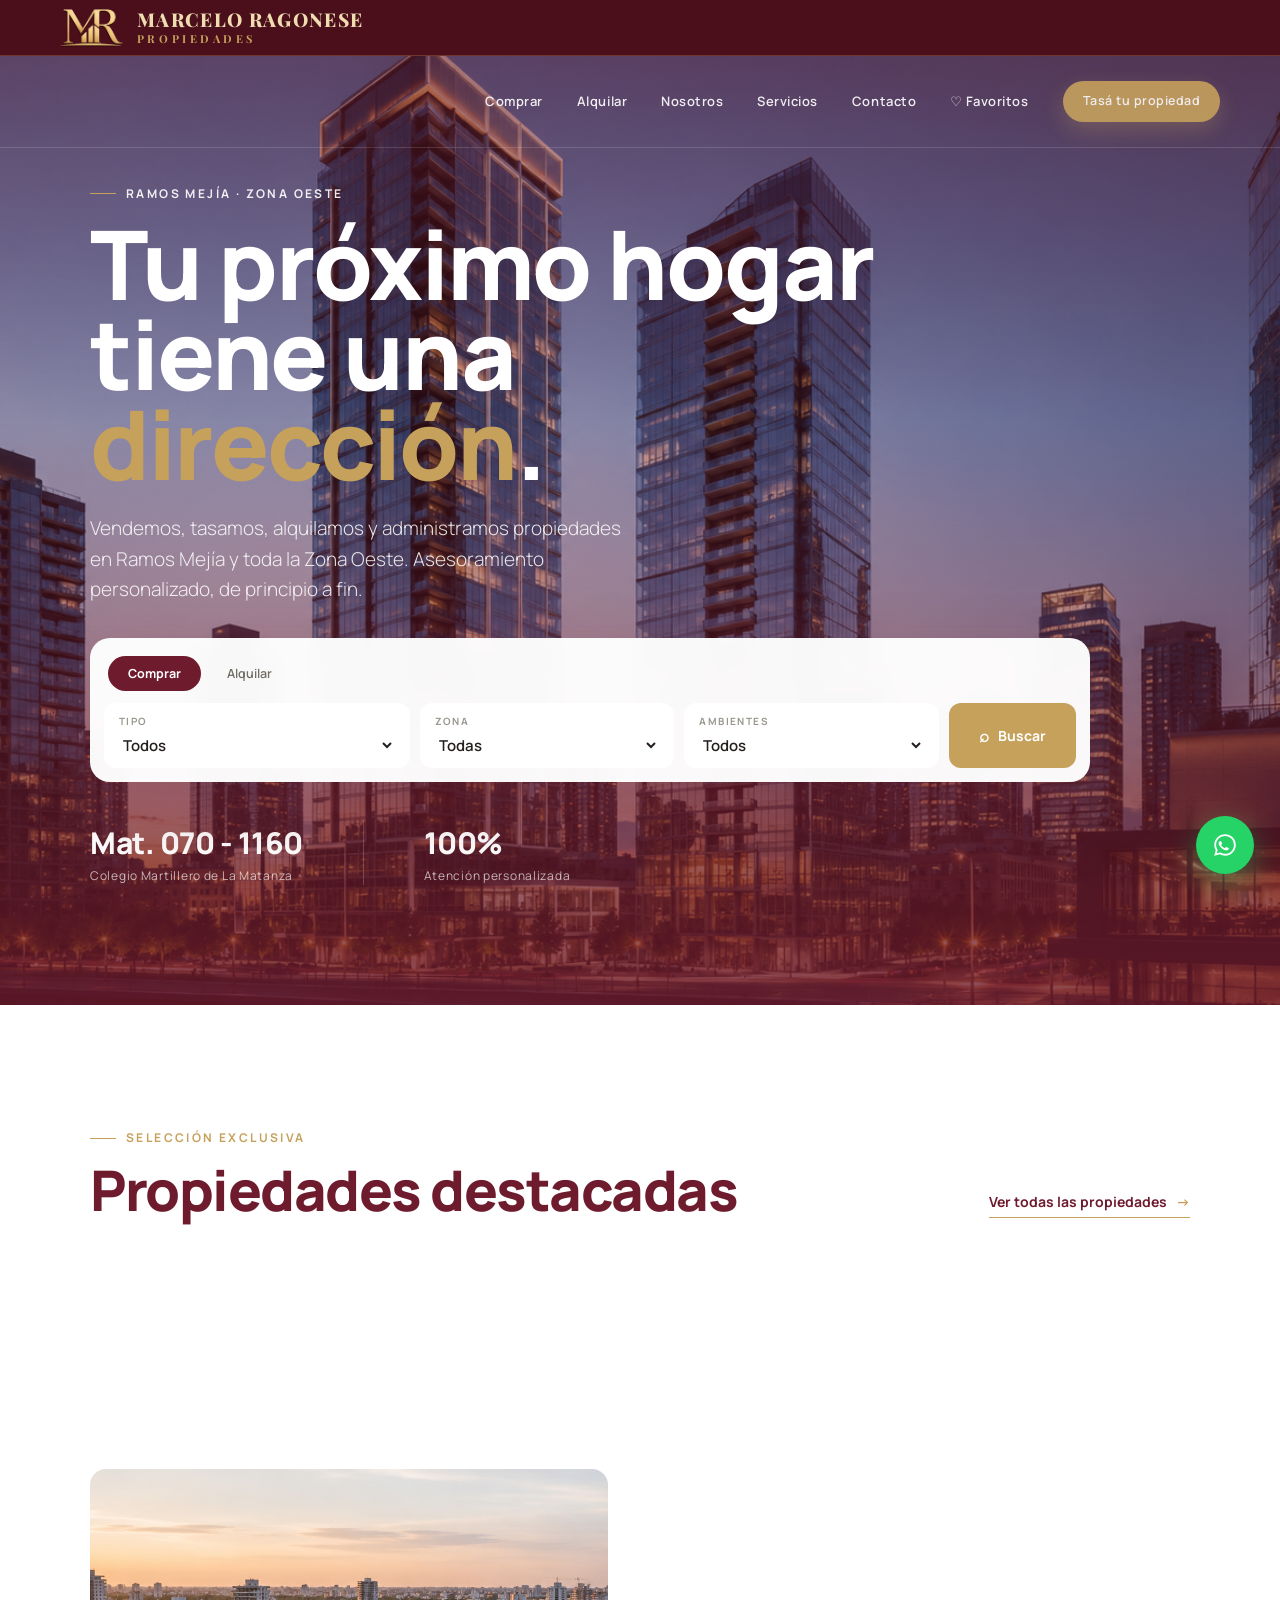
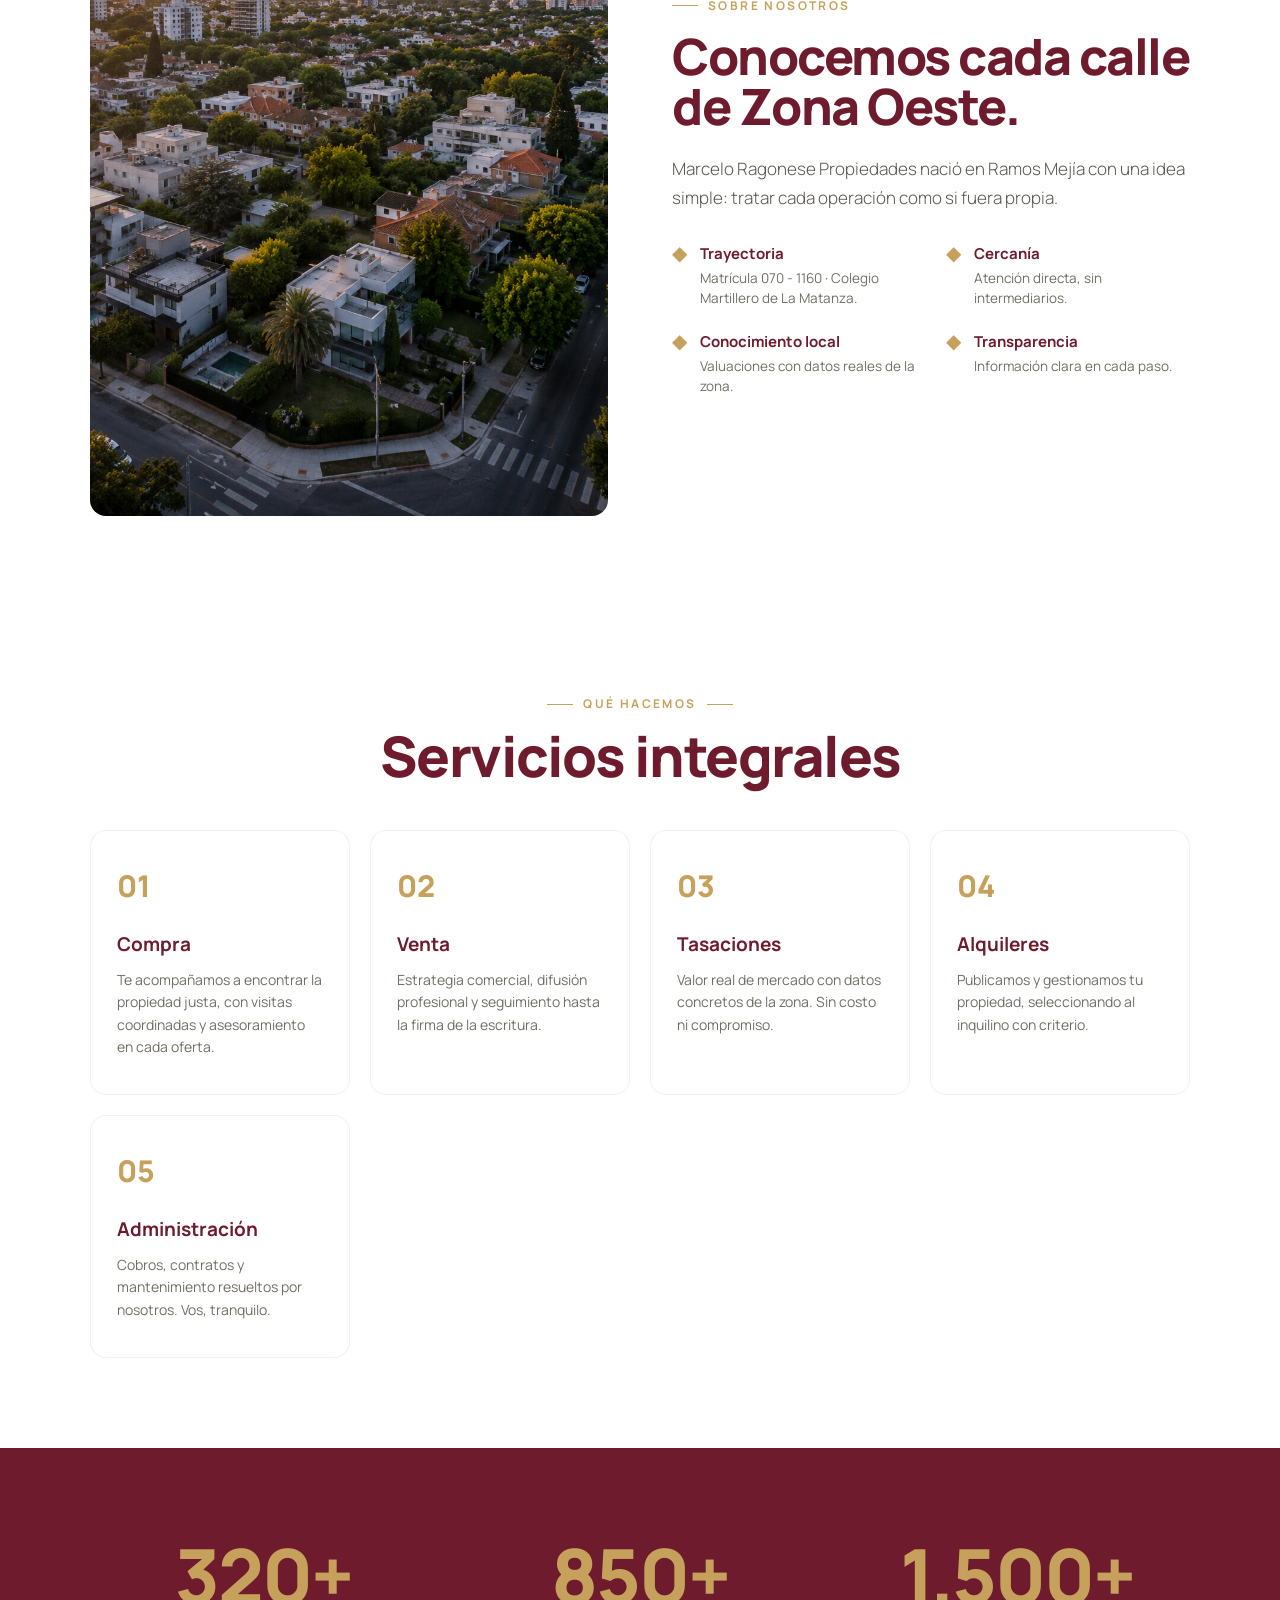
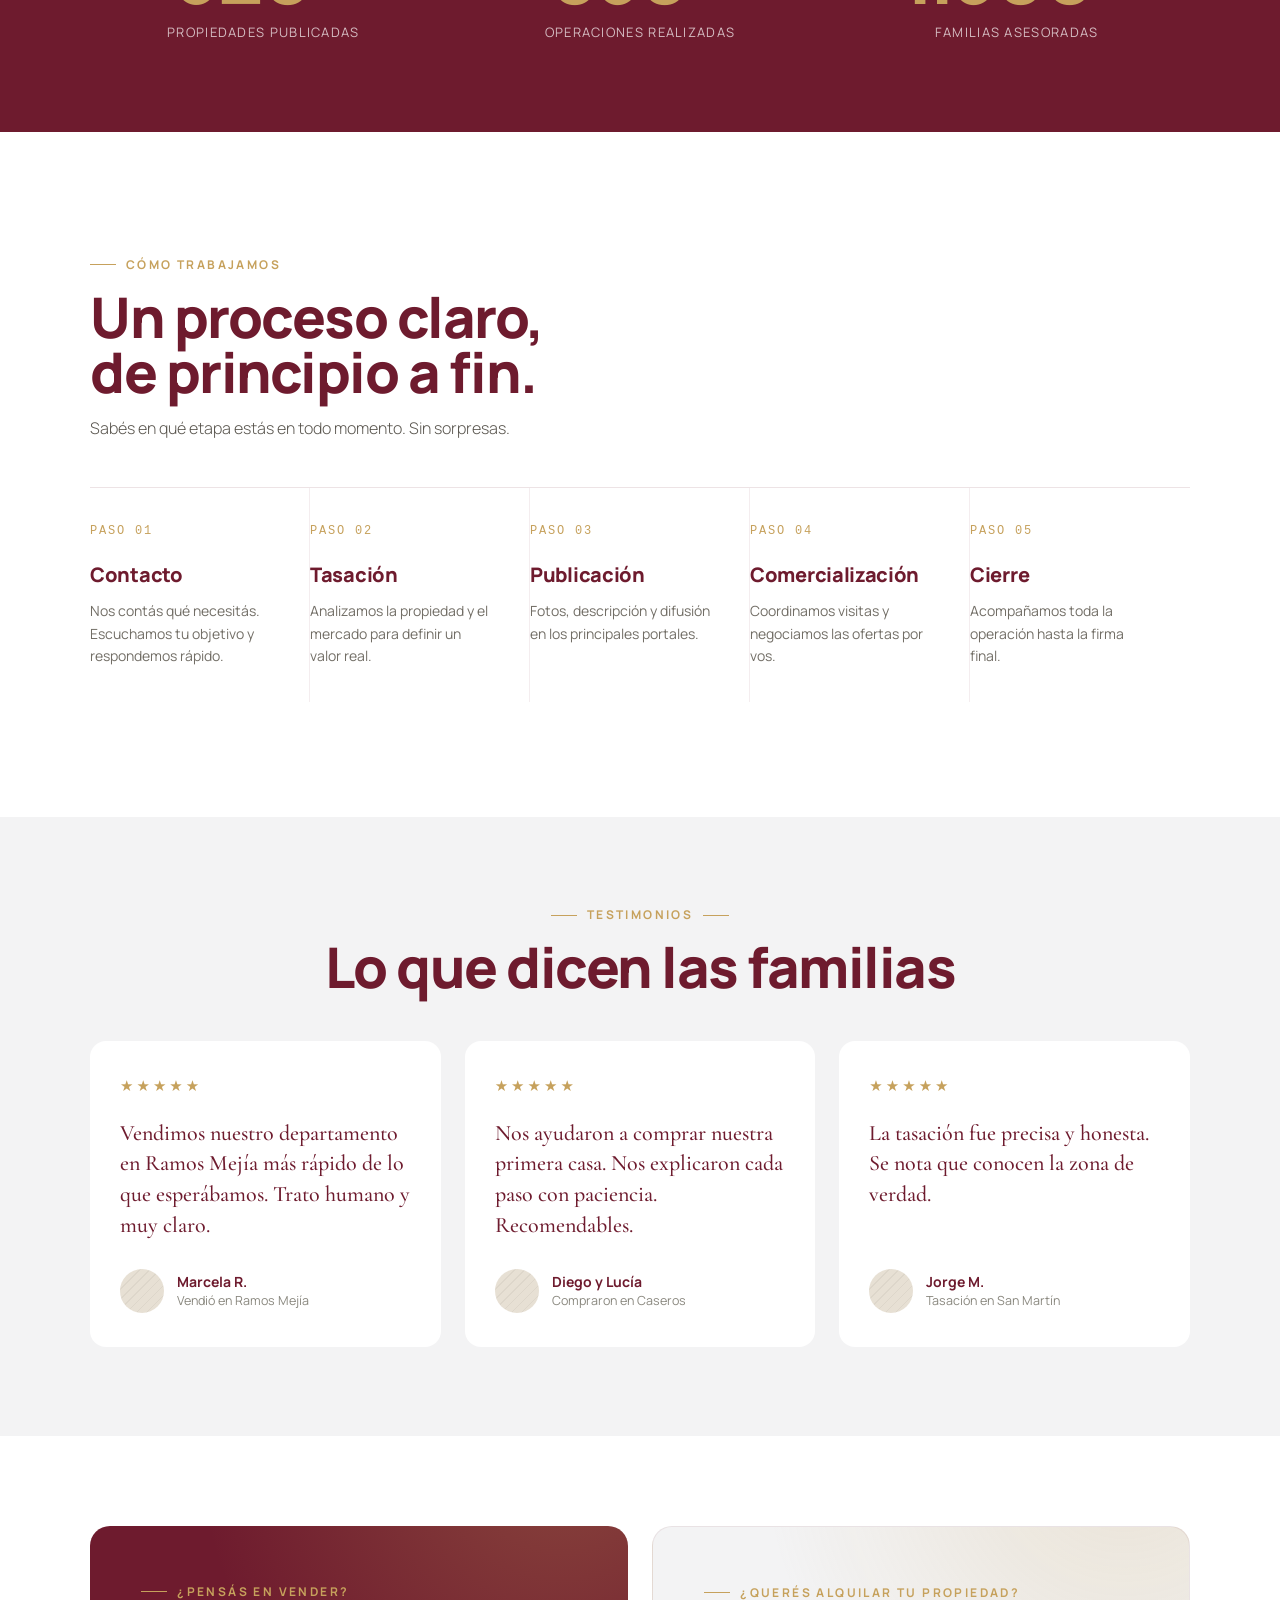
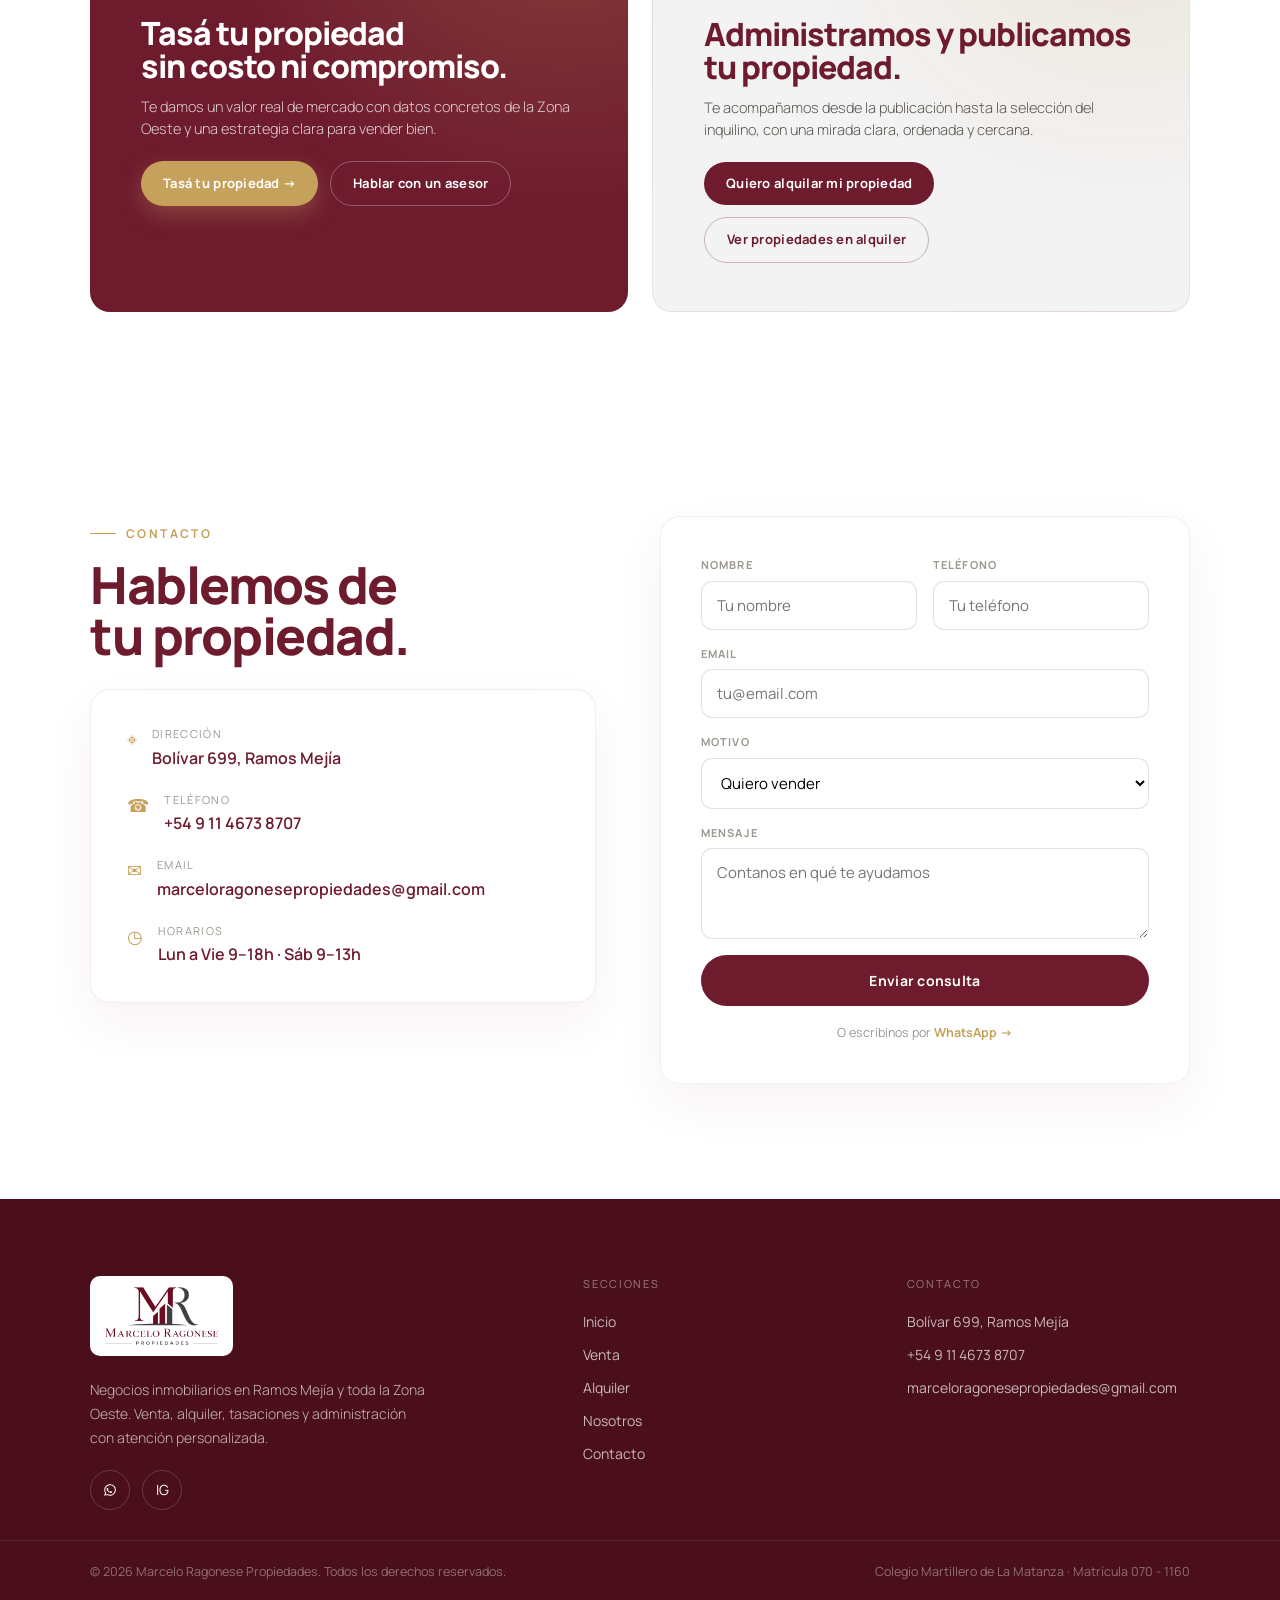
==== commit 6da707f0: "Panel de alquileres, seguridad multiusuario, panel de propiedades rediseñado e integración con Merca" ====
--- a/index.html
+++ b/index.html
@@ -4,32 +4,34 @@
 <head>
 <meta charset="UTF-8">
 <meta name="viewport" content="width=device-width, initial-scale=1.0">
-<title>Guillermo Propiedades | Inmobiliaria en Zona Oeste · Santos Lugares</title>
-<meta name="description" content="Guillermo Propiedades — Inmobiliaria en Santos Lugares, Zona Oeste. Compra, venta, alquiler, tasaciones y administración de propiedades. Matrícula 1322.">
-<meta name="keywords" content="inmobiliaria, Santos Lugares, Zona Oeste, Tres de Febrero, propiedades, venta, alquiler, tasaciones">
-<meta property="og:title" content="Guillermo Propiedades | Inmobiliaria en Zona Oeste">
-<meta property="og:description" content="Compra, venta, alquiler y tasaciones en Santos Lugares y toda la Zona Oeste.">
+<title>Marcelo Ragonese Propiedades | Zona Oeste · Ramos Mejía</title>
+<meta name="description" content="Marcelo Ragonese Propiedades — en Ramos Mejía, Zona Oeste. Compra, venta, alquiler, tasaciones y administración de propiedades. Matrícula 070 - 1160.">
+<meta name="keywords" content="inmobiliaria, Ramos Mejía, Zona Oeste, La Matanza, propiedades, venta, alquiler, tasaciones">
+<meta property="og:title" content="Marcelo Ragonese Propiedades | Zona Oeste">
+<meta property="og:description" content="Compra, venta, alquiler y tasaciones en Ramos Mejía y toda la Zona Oeste.">
 <meta property="og:type" content="website">
-<link rel="icon" href="assets/logo.png">
+<link rel="icon" href="assets/favicon.png?v=20260922">
+<link rel="shortcut icon" href="/favicon.ico">
 <link rel="preconnect" href="https://fonts.googleapis.com">
 <link rel="preconnect" href="https://fonts.gstatic.com" crossorigin>
-<link href="https://fonts.googleapis.com/css2?family=Cormorant+Garamond:ital,wght@0,400;0,500;0,600;0,700;1,400;1,500&family=Manrope:wght@300;400;500;600;700;800&display=swap" rel="stylesheet">
-<link rel="stylesheet" href="./estilos/estilos.css">
+<link href="https://fonts.googleapis.com/css2?family=Cormorant+Garamond:ital,wght@0,400;0,500;0,600;0,700;1,400;1,500&family=Playfair+Display:wght@700;800;900&family=Manrope:wght@300;400;500;600;700;800&display=swap" rel="stylesheet">
+<link rel="stylesheet" href="./estilos/estilos.css?v=20260918b">
 </head>
 <body>
 
 <!-- NAV -->
+<div class="topbar"><a class="topbar__brand" href="index.html"><img class="topbar__icon" src="assets/logo-mr-icon.png?v=20260917" alt="Marcelo Ragonese Propiedades"><span class="topbar__word"><strong>Marcelo Ragonese</strong><small>Propiedades</small></span></a></div>
 <nav class="nav" data-home="true">
-  <a class="nav__brand" href="index.html"><img class="nav__logo" src="assets/logo.png" alt="Guillermo Propiedades"></a>
   <div class="nav__links">
     <a class="nav__link" href="propiedades.html?op=Venta">Comprar</a>
     <a class="nav__link" href="propiedades.html?op=Alquiler">Alquilar</a>
     <a class="nav__link" href="#nosotros">Nosotros</a>
     <a class="nav__link" href="#servicios">Servicios</a>
     <a class="nav__link" href="#contacto">Contacto</a>
-    <a class="nav__link btn btn--accent nav__cta" data-wa="Hola Guillermo Propiedades, quiero tasar mi propiedad." target="_blank">Tasá tu propiedad</a>
-  </div>
-  <button class="nav__burger" aria-label="Menú">☰</button>
+    <a class="nav__link" href="favoritos.html">♡ Favoritos<span data-fav-count></span></a>
+    <a class="nav__link btn btn--accent nav__cta" data-wa="Hola Marcelo Ragonese Propiedades, quiero tasar mi propiedad." target="_blank">Tasá tu propiedad</a>
+  </div>
+  <button class="nav__burger" aria-label="Menú" aria-expanded="false"><i></i><i></i><i></i></button>
 </nav>
 
 <!-- MENÚ MOBILE -->
@@ -39,15 +41,16 @@
   <a href="#nosotros">Nosotros</a>
   <a href="#servicios">Servicios</a>
   <a href="#contacto">Contacto</a>
-  <a class="btn btn--accent" data-wa="Hola Guillermo Propiedades, quiero tasar mi propiedad." target="_blank">Tasá tu propiedad</a>
+  <a href="favoritos.html">♡ Favoritos<span data-fav-count></span></a>
+  <a class="btn btn--accent" data-wa="Hola Marcelo Ragonese Propiedades, quiero tasar mi propiedad." target="_blank">Tasá tu propiedad</a>
 </div>
 
 <!-- HERO -->
 <header class="hero">
   <div class="hero__inner">
-    <div class="eyebrow hero__eyebrow">Inmobiliaria en Zona Oeste · Mat. 1322</div>
+    <div class="eyebrow hero__eyebrow">Ramos Mejía · Zona Oeste</div>
     <h1>Tu próximo hogar<br>tiene una <em>dirección</em>.</h1>
-    <p class="hero__sub">Compramos, vendemos, alquilamos y tasamos propiedades en Santos Lugares y toda la Zona Oeste. Asesoramiento personalizado, de principio a fin.</p>
+    <p class="hero__sub">Vendemos, tasamos, alquilamos y administramos propiedades en Ramos Mejía y toda la Zona Oeste. Asesoramiento personalizado, de principio a fin.</p>
 
     <form id="hero-search" class="search" onsubmit="return false">
       <div class="search__tabs">
@@ -56,9 +59,9 @@
       </div>
       <div class="search__row">
         <div class="field"><label for="hs-tipo">Tipo</label>
-          <select id="hs-tipo"><option value="">Todos</option><option>Departamento</option><option>Casa</option><option>PH</option><option>Terreno</option><option>Local</option><option>Oficina</option></select></div>
+          <select id="hs-tipo"><option value="">Todos</option><option>Departamento</option><option>Casa</option><option>Chalet</option><option>PH</option><option>Dúplex</option><option>Tríplex</option><option>Terreno</option><option>Lote</option><option>Local</option><option>Salón</option><option>Oficina</option></select></div>
         <div class="field"><label for="hs-zona">Zona</label>
-          <select id="hs-zona"><option value="">Todas</option><option>Santos Lugares</option><option>Caseros</option><option>San Martín</option><option>Francisco Álvarez</option></select></div>
+          <select id="hs-zona"><option value="">Todas</option><option>Ramos Mejía</option><option>Villa Luzuriaga</option><option>Caseros</option><option>San Martín</option><option>Francisco Álvarez</option><option>Ituzaingó</option><option>Haedo</option></select></div>
         <div class="field"><label for="hs-amb">Ambientes</label>
           <select id="hs-amb"><option value="">Todos</option><option value="1">1+</option><option value="2">2+</option><option value="3">3+</option><option value="4">4+</option></select></div>
         <button type="button" class="search__btn"><span style="font-size:17px">⌕</span>Buscar</button>
@@ -66,9 +69,7 @@
     </form>
 
     <div class="trust">
-      <div class="trust__item"><span class="trust__num">+20</span><span class="trust__label">Años en la zona</span></div>
-      <div class="trust__sep"></div>
-      <div class="trust__item"><span class="trust__num">Mat. 1322</span><span class="trust__label">Colegio de San Martín</span></div>
+      <div class="trust__item"><span class="trust__num">Mat. 070 - 1160</span><span class="trust__label">Colegio Martillero de La Matanza</span></div>
       <div class="trust__sep"></div>
       <div class="trust__item"><span class="trust__num">100%</span><span class="trust__label">Atención personalizada</span></div>
     </div>
@@ -92,10 +93,10 @@
   <div class="about__media reveal"><img src="assets/zona-oeste.png" alt="Zona Oeste a vista de pájaro" loading="lazy"></div>
   <div class="reveal">
     <div class="eyebrow">Sobre nosotros</div>
-    <h2>Conocemos cada calle<br>de la Zona Oeste.</h2>
-    <p>Guillermo Propiedades nació en Santos Lugares con una idea simple: tratar cada operación como si fuera propia. Más de dos décadas acompañando a familias a comprar, vender y alquilar en Tres de Febrero y alrededores.</p>
+    <h2>Conocemos cada calle<br>de Zona Oeste.</h2>
+    <p>Marcelo Ragonese Propiedades nació en Ramos Mejía con una idea simple: tratar cada operación como si fuera propia.</p>
     <div class="about__feats">
-      <div class="feat"><span class="feat__ico">◆</span><div><div class="feat__t">Trayectoria</div><div class="feat__d">Matrícula 1322 · Colegio de San Martín.</div></div></div>
+      <div class="feat"><span class="feat__ico">◆</span><div><div class="feat__t">Trayectoria</div><div class="feat__d">Matrícula 070 - 1160 · Colegio Martillero de La Matanza.</div></div></div>
       <div class="feat"><span class="feat__ico">◆</span><div><div class="feat__t">Cercanía</div><div class="feat__d">Atención directa, sin intermediarios.</div></div></div>
       <div class="feat"><span class="feat__ico">◆</span><div><div class="feat__t">Conocimiento local</div><div class="feat__d">Valuaciones con datos reales de la zona.</div></div></div>
       <div class="feat"><span class="feat__ico">◆</span><div><div class="feat__t">Transparencia</div><div class="feat__d">Información clara en cada paso.</div></div></div>
@@ -122,7 +123,6 @@
 <section class="stats">
   <div class="stats__grid">
     <div class="reveal"><div class="stat__num"><span data-count="320" data-suffix="+">0+</span></div><div class="stat__label">Propiedades publicadas</div></div>
-    <div class="reveal"><div class="stat__num"><span data-count="20" data-suffix="+">0+</span></div><div class="stat__label">Años de experiencia</div></div>
     <div class="reveal"><div class="stat__num"><span data-count="850" data-suffix="+">0+</span></div><div class="stat__label">Operaciones realizadas</div></div>
     <div class="reveal"><div class="stat__num"><span data-count="1500" data-suffix="+">0+</span></div><div class="stat__label">Familias asesoradas</div></div>
   </div>
@@ -152,23 +152,37 @@
       <h2 class="section-title">Lo que dicen las familias</h2>
     </div>
     <div class="tgrid">
-      <div class="testi reveal"><div class="testi__stars">★★★★★</div><p class="testi__quote">Vendimos nuestro departamento en Santos Lugares más rápido de lo que esperábamos. Trato humano y muy claro.</p><div class="testi__who"><div class="testi__ava"></div><div><div class="testi__name">Marcela R.</div><div class="testi__role">Vendió en Santos Lugares</div></div></div></div>
+      <div class="testi reveal"><div class="testi__stars">★★★★★</div><p class="testi__quote">Vendimos nuestro departamento en Ramos Mejía más rápido de lo que esperábamos. Trato humano y muy claro.</p><div class="testi__who"><div class="testi__ava"></div><div><div class="testi__name">Marcela R.</div><div class="testi__role">Vendió en Ramos Mejía</div></div></div></div>
       <div class="testi reveal"><div class="testi__stars">★★★★★</div><p class="testi__quote">Nos ayudaron a comprar nuestra primera casa. Nos explicaron cada paso con paciencia. Recomendables.</p><div class="testi__who"><div class="testi__ava"></div><div><div class="testi__name">Diego y Lucía</div><div class="testi__role">Compraron en Caseros</div></div></div></div>
       <div class="testi reveal"><div class="testi__stars">★★★★★</div><p class="testi__quote">La tasación fue precisa y honesta. Se nota que conocen la zona de verdad.</p><div class="testi__who"><div class="testi__ava"></div><div><div class="testi__name">Jorge M.</div><div class="testi__role">Tasación en San Martín</div></div></div></div>
     </div>
   </div>
 </section>
 
-<!-- CTA VENDER -->
-<section class="section">
-  <div class="cta-band reveal">
-    <div class="cta-band__inner">
-      <div class="eyebrow" style="color:var(--accent)">¿Pensás en vender?</div>
-      <h2>Tasá tu propiedad<br>sin costo ni compromiso.</h2>
-      <p>Te damos un valor real de mercado con datos concretos de la Zona Oeste y una estrategia clara para vender bien.</p>
-      <div class="cta-band__row">
-        <a class="btn btn--accent" data-wa="Hola Guillermo Propiedades, quiero tasar mi propiedad." target="_blank">Tasá tu propiedad →</a>
-        <a class="btn btn--ghost" href="#contacto">Hablar con un asesor</a>
+<!-- CTA VENDER / ALQUILAR -->
+<section class="section section--tight">
+  <div class="cta-pair">
+    <div class="cta-band reveal">
+      <div class="cta-band__inner">
+        <div class="eyebrow" style="color:var(--accent)">¿Pensás en vender?</div>
+        <h2>Tasá tu propiedad<br>sin costo ni compromiso.</h2>
+        <p>Te damos un valor real de mercado con datos concretos de la Zona Oeste y una estrategia clara para vender bien.</p>
+        <div class="cta-band__row">
+          <a class="btn btn--accent" data-wa="Hola Marcelo Ragonese Propiedades, quiero tasar mi propiedad." target="_blank">Tasá tu propiedad →</a>
+          <a class="btn btn--ghost" href="#contacto">Hablar con un asesor</a>
+        </div>
+      </div>
+    </div>
+
+    <div class="cta-band cta-band--light reveal">
+      <div class="cta-band__inner">
+        <div class="eyebrow">¿Querés alquilar tu propiedad?</div>
+        <h2>Administramos y publicamos<br>tu propiedad.</h2>
+        <p>Te acompañamos desde la publicación hasta la selección del inquilino, con una mirada clara, ordenada y cercana.</p>
+        <div class="cta-band__row">
+          <a class="btn btn--dark" data-wa="Hola Marcelo Ragonese Propiedades, quiero alquilar mi propiedad." target="_blank">Quiero alquilar mi propiedad</a>
+          <a class="btn btn--ghost-dark" href="propiedades.html?op=Alquiler">Ver propiedades en alquiler</a>
+        </div>
       </div>
     </div>
   </div>
@@ -180,12 +194,11 @@
     <div class="eyebrow">Contacto</div>
     <h2>Hablemos de<br>tu propiedad.</h2>
     <div class="cinfo">
-      <div class="cinfo__item"><span class="cinfo__ico">⌖</span><div><div class="cinfo__k">Dirección</div><div class="cinfo__v">Marcos Sastre 87 · Haedo</div></div></div>
-      <div class="cinfo__item"><span class="cinfo__ico">☎</span><div><div class="cinfo__k">Teléfono</div><div class="cinfo__v">4712-0868 · 11 3628-1168</div></div></div>
-      <div class="cinfo__item"><span class="cinfo__ico">✉</span><div><div class="cinfo__k">Email</div><div class="cinfo__v"><a href="/cdn-cgi/l/email-protection" class="__cf_email__" data-cfemail="3651435f5a5a53445b59464459465f535257525345765e59425b575f5a1855595b">[email&#160;protected]</a></div></div></div>
+      <div class="cinfo__item"><span class="cinfo__ico">⌖</span><div><div class="cinfo__k">Dirección</div><div class="cinfo__v">Bolívar 699, Ramos Mejía</div></div></div>
+      <div class="cinfo__item"><span class="cinfo__ico">☎</span><div><div class="cinfo__k">Teléfono</div><div class="cinfo__v">+54 9 11 4673 8707</div></div></div>
+      <div class="cinfo__item"><span class="cinfo__ico">✉</span><div><div class="cinfo__k">Email</div><div class="cinfo__v"><a href="mailto:marceloragonesepropiedades@gmail.com">marceloragonesepropiedades@gmail.com</a></div></div></div>
       <div class="cinfo__item"><span class="cinfo__ico">◷</span><div><div class="cinfo__k">Horarios</div><div class="cinfo__v">Lun a Vie 9–18h · Sáb 9–13h</div></div></div>
     </div>
-    <div class="map"><iframe loading="lazy" referrerpolicy="no-referrer-when-downgrade" src="https://www.google.com/maps?q=Marcos%20Sastre%2087%20Haedo&output=embed"></iframe></div>
   </div>
   <form class="form reveal" id="contact-form">
     <div class="form__row">
@@ -196,7 +209,7 @@
     <label><span>Motivo</span><select name="motivo"><option>Quiero vender</option><option>Quiero tasar</option><option>Quiero alquilar mi propiedad</option><option>Busco comprar</option><option>Busco alquilar</option><option>Administración</option><option>Otro</option></select></label>
     <label><span>Mensaje</span><textarea name="mensaje" rows="3" placeholder="Contanos en qué te ayudamos"></textarea></label>
     <button type="submit" class="btn btn--dark btn--block" style="padding:16px">Enviar consulta</button>
-    <p class="form__note">O escribinos por <a data-wa="Hola Guillermo Propiedades, quería hacer una consulta." target="_blank">WhatsApp →</a></p>
+    <p class="form__note">O escribinos por <a data-wa="Hola Marcelo Ragonese Propiedades, quería hacer una consulta." target="_blank">WhatsApp →</a></p>
   </form>
 </section>
 
@@ -204,10 +217,10 @@
 <footer class="footer">
   <div class="footer__grid">
     <div>
-      <span class="footer__logo"><img src="assets/logo.png" alt="Guillermo Propiedades"></span>
-      <p>Negocios inmobiliarios en Santos Lugares y toda la Zona Oeste. Venta, alquiler, tasaciones y administración con atención personalizada.</p>
+      <span class="footer__logo"><img src="assets/logo.png?v=20260905" alt="Marcelo Ragonese Propiedades"></span>
+      <p>Negocios inmobiliarios en Ramos Mejía y toda la Zona Oeste. Venta, alquiler, tasaciones y administración con atención personalizada.</p>
       <div class="footer__soc">
-        <a data-wa="Hola Guillermo Propiedades, quería hacer una consulta." target="_blank" aria-label="WhatsApp">✆</a>
+        <a data-wa="Hola Marcelo Ragonese Propiedades, quería hacer una consulta." target="_blank" aria-label="WhatsApp"><svg width="1em" height="1em" viewBox="0 0 24 24" fill="currentColor" aria-hidden="true" focusable="false"><path d="M12.04 2C6.58 2 2.13 6.45 2.13 11.91c0 1.75.46 3.45 1.32 4.95L2 22l5.25-1.38c1.45.79 3.08 1.21 4.79 1.21h.01c5.46 0 9.91-4.45 9.91-9.91 0-2.65-1.03-5.14-2.91-7.01A9.816 9.816 0 0 0 12.04 2m0 1.67c2.2 0 4.26.86 5.82 2.42a8.225 8.225 0 0 1 2.41 5.82c0 4.54-3.7 8.23-8.24 8.23-1.48 0-2.93-.4-4.19-1.15l-.3-.18-3.12.82.83-3.04-.2-.31a8.188 8.188 0 0 1-1.26-4.38c.01-4.54 3.7-8.23 8.25-8.23m-4.52 4.7c-.15 0-.4.06-.61.29-.21.24-.8.78-.8 1.9 0 1.12.82 2.21.93 2.36.11.15 1.6 2.44 3.93 3.42 1.95.82 2.35.66 2.77.62.42-.04 1.36-.55 1.55-1.09.19-.53.19-.98.13-1.08-.06-.09-.21-.15-.44-.27-.23-.12-1.36-.67-1.57-.75-.21-.08-.36-.11-.51.11-.15.23-.59.75-.72.9-.13.15-.27.17-.5.06-.23-.12-.96-.35-1.83-1.13-.68-.6-1.13-1.35-1.27-1.58-.13-.23-.01-.35.1-.47.1-.1.23-.27.34-.4.11-.14.15-.23.23-.39.08-.15.04-.29-.02-.41-.06-.11-.51-1.24-.71-1.7-.19-.44-.38-.39-.53-.4-.14-.01-.29-.01-.44-.01z"/></svg></a>
         <a data-ig target="_blank" aria-label="Instagram">IG</a>
       </div>
     </div>
@@ -224,17 +237,35 @@
     <div>
       <div class="footer__h">Contacto</div>
       <div class="footer__col">
-        <span>Marcos Sastre 87<br>Haedo</span>
-        <span>4712-0868 · 11 3628-1168</span>
-        <span><a href="/cdn-cgi/l/email-protection" class="__cf_email__" data-cfemail="0c6b79656060697e61637c7e637c6569686d68697f4c646378616d6560226f6361">[email&#160;protected]</a></span>
-      </div>
-    </div>
-  </div>
-  <div class="footer__bar"><div><span>© 2026 Guillermo Propiedades. Todos los derechos reservados.</span><span>Colegio de San Martín · Matrícula 1322</span></div></div>
+        <span>Bolívar 699, Ramos Mejía</span>
+        <span>+54 9 11 4673 8707</span>
+        <span><a href="mailto:marceloragonesepropiedades@gmail.com">marceloragonesepropiedades@gmail.com</a></span>
+      </div>
+    </div>
+  </div>
+  <div class="footer__bar"><div><span>© 2026 Marcelo Ragonese Propiedades. Todos los derechos reservados.</span><span>Colegio Martillero de La Matanza · Matrícula 070 - 1160</span></a></div>
 </footer>
 
-<a class="wa-float" data-wa="Hola Guillermo Propiedades, quería hacer una consulta." target="_blank" aria-label="WhatsApp">✆</a>
-
-<script data-cfasync="false" src="/cdn-cgi/scripts/5c5dd728/cloudflare-static/email-decode.min.js"></script><script src="./script/script.js"></script>
+<a class="wa-float" data-wa="Hola Marcelo Ragonese Propiedades, quería hacer una consulta." target="_blank" aria-label="WhatsApp"><svg width="1em" height="1em" viewBox="0 0 24 24" fill="currentColor" aria-hidden="true" focusable="false"><path d="M12.04 2C6.58 2 2.13 6.45 2.13 11.91c0 1.75.46 3.45 1.32 4.95L2 22l5.25-1.38c1.45.79 3.08 1.21 4.79 1.21h.01c5.46 0 9.91-4.45 9.91-9.91 0-2.65-1.03-5.14-2.91-7.01A9.816 9.816 0 0 0 12.04 2m0 1.67c2.2 0 4.26.86 5.82 2.42a8.225 8.225 0 0 1 2.41 5.82c0 4.54-3.7 8.23-8.24 8.23-1.48 0-2.93-.4-4.19-1.15l-.3-.18-3.12.82.83-3.04-.2-.31a8.188 8.188 0 0 1-1.26-4.38c.01-4.54 3.7-8.23 8.25-8.23m-4.52 4.7c-.15 0-.4.06-.61.29-.21.24-.8.78-.8 1.9 0 1.12.82 2.21.93 2.36.11.15 1.6 2.44 3.93 3.42 1.95.82 2.35.66 2.77.62.42-.04 1.36-.55 1.55-1.09.19-.53.19-.98.13-1.08-.06-.09-.21-.15-.44-.27-.23-.12-1.36-.67-1.57-.75-.21-.08-.36-.11-.51.11-.15.23-.59.75-.72.9-.13.15-.27.17-.5.06-.23-.12-.96-.35-1.83-1.13-.68-.6-1.13-1.35-1.27-1.58-.13-.23-.01-.35.1-.47.1-.1.23-.27.34-.4.11-.14.15-.23.23-.39.08-.15.04-.29-.02-.41-.06-.11-.51-1.24-.71-1.7-.19-.44-.38-.39-.53-.4-.14-.01-.29-.01-.44-.01z"/></svg></a>
+
+<!-- ASISTENTE IA -->
+<div class="ai-chat" data-ai-chat hidden>
+  <button class="ai-chat__toggle" data-ai-toggle type="button" aria-label="Abrir asistente de Marcelo Ragonese Propiedades" aria-expanded="false">💬</button>
+  <div class="ai-chat__panel" data-ai-panel>
+    <div class="ai-chat__head">
+      <div><strong>Asistente virtual</strong><span class="ai-chat__status">Marcelo Ragonese Propiedades</span></div>
+      <button class="ai-chat__close" data-ai-close type="button" aria-label="Cerrar chat">✕</button>
+    </div>
+    <div class="ai-chat__messages" data-ai-messages aria-live="polite"></div>
+    <div class="ai-chat__lead" data-ai-lead hidden></div>
+    <form class="ai-chat__form" data-ai-form>
+      <input type="text" data-ai-input placeholder="Escribí tu consulta…" maxlength="600" autocomplete="off">
+      <button type="submit" aria-label="Enviar mensaje">➤</button>
+    </form>
+  </div>
+</div>
+
+<script data-cfasync="false" src="/cdn-cgi/scripts/5c5dd728/cloudflare-static/email-decode.min.js"></script><script src="./script/script.js?v=20260925"></script>
+<script src="./script/chat.js?v=20260918"</script>
 </body>
 </html>
--- a/estilos/estilos.css
+++ b/estilos/estilos.css
@@ -1,23 +1,25 @@
 /* ============================================================
-   Guillermo Propiedades — Hoja de estilos
-   Paleta: azul marino + dorado antiguo sobre blancos cálidos
-   Tipografía: Cormorant Garamond (display) + Manrope (texto)
+   Marcelo Ragonese Propiedades — Hoja de estilos
+   Paleta: burdeos + dorado, predominando blanco + gris
+   Tipografía: Manrope ExtraBold (display, confiado) + Manrope (texto)
+   Cormorant Garamond queda solo como acento en citas de testimonios.
    ============================================================ */
 
 :root{
-  --ink:#122234;
-  --ink-2:#0C1926;
-  --accent:#B08D57;
-  --accent-d:#9C7A3C;
-  --bg:#F6F3EE;
-  --bg-2:#EFEAE2;
+  --ink:#6E1B2E;
+  --ink-2:#4A0F1B;
+  --accent:#C6A15C;
+  --accent-d:#A87F3E;
+  --bg:#FFFFFF;
+  --bg-2:#F3F3F4;
   --card:#ffffff;
-  --text:#16202B;
-  --muted:#54534d;
-  --muted-2:#6b6a64;
-  --line:rgba(18,34,52,.08);
+  --text:#241E1C;
+  --muted:#5A564F;
+  --muted-2:#726E66;
+  --line:rgba(110,27,46,.08);
   --radius:16px;
-  --nav-h:74px;
+  --nav-h:92px;
+  --topbar-h:56px;
   --maxw:1220px;
   --wa:#25D366;
   --serif:'Cormorant Garamond',Georgia,serif;
@@ -25,7 +27,7 @@
 }
 
 *{box-sizing:border-box}
-html{scroll-behavior:smooth}
+html{scroll-behavior:smooth;overflow-x:hidden}
 body{
   margin:0;background:var(--bg);color:var(--text);
   font-family:var(--sans);-webkit-font-smoothing:antialiased;overflow-x:hidden;
@@ -45,67 +47,88 @@
 .eyebrow::before{content:"";width:26px;height:1px;background:var(--accent)}
 .eyebrow--center{justify-content:center}
 .eyebrow--center::after{content:"";width:26px;height:1px;background:var(--accent)}
-.section-title{font-family:var(--serif);font-weight:500;font-size:clamp(32px,4.5vw,56px);
-  line-height:1.02;letter-spacing:-.5px;margin:0;color:var(--ink)}
+.section-title{font-family:var(--sans);font-weight:800;font-size:clamp(32px,4.5vw,56px);
+  line-height:.98;letter-spacing:-1.5px;margin:0;color:var(--ink)}
 
 /* ---------- Botones ---------- */
 .btn{display:inline-flex;align-items:center;justify-content:center;gap:10px;cursor:pointer;
   border:none;border-radius:100px;font-weight:700;font-size:14px;letter-spacing:.02em;
   padding:14px 28px;transition:transform .3s ease,box-shadow .3s ease,filter .3s ease,background .3s}
-.btn--accent{background:var(--accent);color:#fff;box-shadow:0 8px 22px rgba(176,141,87,.32)}
-.btn--accent:hover{transform:translateY(-2px);box-shadow:0 12px 28px rgba(176,141,87,.45)}
+.btn--accent{background:var(--accent);color:#fff;box-shadow:0 8px 22px rgba(198,161,92,.32)}
+.btn--accent:hover{transform:translateY(-2px);box-shadow:0 12px 28px rgba(198,161,92,.45)}
 .btn--dark{background:var(--ink);color:#fff}
 .btn--dark:hover{filter:brightness(1.15)}
 .btn--ghost{background:transparent;color:#fff;border:1px solid rgba(255,255,255,.28)}
 .btn--ghost:hover{background:rgba(255,255,255,.08)}
+.btn--ghost-dark{background:transparent;color:var(--ink);border:1px solid rgba(110,27,46,.3)}
+.btn--ghost-dark:hover{background:rgba(110,27,46,.06)}
 .btn--wa{background:var(--wa);color:#fff}
 .btn--block{width:100%}
 
+/* ---------- Barra superior de marca ---------- */
+.topbar{position:fixed;top:0;left:0;right:0;z-index:201;height:var(--topbar-h);
+  display:flex;align-items:center;justify-content:flex-start;
+  padding-left:clamp(20px,5vw,60px);
+  background:var(--ink-2);border-bottom:1px solid rgba(198,161,92,.28)}
+.topbar__brand{display:flex;align-items:center;gap:14px}
+.topbar__icon{height:38px;width:auto;display:block;flex:none}
+.topbar__word{display:flex;flex-direction:column;line-height:1.05}
+.topbar__word strong{font-family:'Playfair Display',var(--serif),Georgia,serif;font-weight:800;
+  font-style:normal;font-size:clamp(14px,1.8vw,19px);letter-spacing:.07em;text-transform:uppercase;
+  color:#EFDDB0;white-space:nowrap}
+.topbar__word small{font-family:'Playfair Display',var(--serif),Georgia,serif;font-weight:700;
+  font-size:clamp(9px,1vw,11px);letter-spacing:.32em;text-transform:uppercase;
+  color:var(--accent);margin-top:3px}
+
 /* ---------- Navbar ---------- */
-.nav{position:fixed;top:0;left:0;right:0;z-index:200;height:var(--nav-h);
-  display:flex;align-items:center;justify-content:space-between;
+.nav{position:fixed;top:var(--topbar-h);left:0;right:0;z-index:200;height:var(--nav-h);
+  display:flex;align-items:center;justify-content:flex-end;
   padding:0 clamp(20px,5vw,60px);
   background:rgba(246,243,238,.92);backdrop-filter:blur(12px);-webkit-backdrop-filter:blur(12px);
-  color:var(--text);border-bottom:1px solid var(--line);box-shadow:0 1px 24px rgba(18,34,52,.06);
+  color:var(--text);border-bottom:1px solid var(--line);box-shadow:0 1px 24px rgba(110,27,46,.06);
   transition:background .4s ease,color .4s ease,box-shadow .4s ease,border-color .4s ease}
-.nav__brand{display:flex;align-items:center;gap:12px}
-.nav__logo{height:46px;width:auto;border-radius:6px}
 .nav__links{display:flex;align-items:center;gap:34px}
 .nav__link{font-size:13px;font-weight:600;letter-spacing:.04em;opacity:.9;transition:opacity .2s,color .2s}
 .nav__link:hover{opacity:1;color:var(--accent)}
 .nav__cta{font-size:12.5px;padding:11px 20px}
-.nav__burger{display:none;background:none;border:none;color:inherit;cursor:pointer;font-size:22px;padding:6px}
+.nav__burger{display:none;flex-direction:column;justify-content:center;align-items:center;gap:6px;
+  width:46px;height:46px;padding:11px;background:none;border:none;color:inherit;cursor:pointer;flex:none}
+.nav__burger i{display:block;width:24px;height:3px;border-radius:2px;background:currentColor;
+  transition:transform .3s ease,opacity .2s ease}
+.nav--transparent .nav__burger i{box-shadow:0 1px 3px rgba(0,0,0,.4)}
+.nav__burger.is-open i:nth-child(1){transform:translateY(9px) rotate(45deg)}
+.nav__burger.is-open i:nth-child(2){opacity:0;transform:scaleX(0)}
+.nav__burger.is-open i:nth-child(3){transform:translateY(-9px) rotate(-45deg)}
 
 /* nav transparente sobre el hero (home, arriba del todo) */
 .nav--transparent{background:transparent;color:#fff;border-bottom-color:rgba(255,255,255,.14);
   box-shadow:none;backdrop-filter:none;-webkit-backdrop-filter:none}
-.nav--transparent .nav__logo{background:rgba(255,255,255,.9);padding:3px}
 
 /* menú mobile */
 .mobile-menu{position:fixed;inset:0;z-index:199;background:var(--ink);color:#fff;
   display:none;flex-direction:column;align-items:center;justify-content:center;gap:26px}
 .mobile-menu.open{display:flex}
-.mobile-menu a{font-family:var(--serif);font-size:30px}
+.mobile-menu a{font-family:var(--sans);font-weight:800;font-size:28px;letter-spacing:-.5px}
 .mobile-menu .btn{font-family:var(--sans);font-size:16px;margin-top:8px}
 
 /* ---------- Hero ---------- */
 .hero{position:relative;min-height:100vh;display:flex;flex-direction:column;justify-content:flex-start;
-  padding:120px 0 60px;overflow:hidden;
-  background:linear-gradient(180deg,rgba(18,34,52,.58) 0%,rgba(18,34,52,.32) 42%,rgba(18,34,52,.8) 100%),
+  padding:calc(120px + var(--topbar-h)) 0 60px;overflow:hidden;
+  background:linear-gradient(180deg,rgba(110,27,46,.58) 0%,rgba(110,27,46,.32) 42%,rgba(110,27,46,.8) 100%),
              url('../assets/fachada-hero.png') center 32%/cover no-repeat}
 .hero__inner{position:relative;max-width:var(--maxw);width:100%;margin:0 auto;
   padding:0 clamp(20px,5vw,60px) clamp(30px,5vw,60px)}
 .hero__eyebrow{color:rgba(255,255,255,.9)}
 .hero__eyebrow::before{background:var(--accent)}
-.hero h1{font-family:var(--serif);font-weight:500;color:#fff;
-  font-size:clamp(44px,7vw,92px);line-height:.98;letter-spacing:-.5px;margin:0 0 24px;max-width:820px}
-.hero h1 em{font-style:italic;color:var(--accent)}
+.hero h1{font-family:var(--sans);font-weight:800;color:#fff;
+  font-size:clamp(42px,7.5vw,96px);line-height:.94;letter-spacing:-2px;margin:0 0 24px;max-width:820px}
+.hero h1 em{font-style:normal;color:var(--accent)}
 .hero__sub{color:rgba(255,255,255,.86);font-size:clamp(16px,1.6vw,19px);line-height:1.6;
   max-width:540px;margin:0 0 34px;font-weight:300}
 
 /* Buscador */
 .search{background:rgba(255,255,255,.97);backdrop-filter:blur(10px);border-radius:20px;padding:14px;
-  box-shadow:0 30px 70px rgba(18,34,52,.28);max-width:1000px}
+  box-shadow:0 30px 70px rgba(110,27,46,.28);max-width:1000px}
 .search__tabs{display:flex;gap:6px;padding:4px 4px 12px}
 .search__tab{flex:none;background:transparent;color:var(--muted-2);border:none;border-radius:100px;
   padding:9px 20px;font-size:12.5px;font-weight:600;cursor:pointer;transition:background .2s,color .2s}
@@ -121,7 +144,7 @@
 /* Indicadores de confianza */
 .trust{display:flex;flex-wrap:wrap;gap:clamp(24px,5vw,60px);margin-top:38px;color:rgba(255,255,255,.9)}
 .trust__item{display:flex;flex-direction:column;gap:2px}
-.trust__num{font-family:var(--serif);font-size:34px;font-weight:600;color:#fff}
+.trust__num{font-family:var(--sans);font-size:30px;font-weight:800;color:#fff;letter-spacing:-.5px}
 .trust__label{font-size:12px;letter-spacing:.06em;opacity:.75}
 .trust__sep{width:1px;background:rgba(255,255,255,.2)}
 
@@ -139,24 +162,39 @@
 
 /* ---------- Property card ---------- */
 .card{background:var(--card);border-radius:var(--radius);overflow:hidden;cursor:pointer;
-  box-shadow:0 1px 3px rgba(18,34,52,.06);transition:box-shadow .4s ease,transform .4s ease}
-.card:hover{box-shadow:0 24px 50px rgba(18,34,52,.15);transform:translateY(-3px)}
+  box-shadow:0 1px 3px rgba(110,27,46,.06);transition:box-shadow .4s ease,transform .4s ease}
+.card:hover{box-shadow:0 24px 50px rgba(110,27,46,.15);transform:translateY(-3px)}
 .card__media{position:relative;aspect-ratio:4/3;overflow:hidden;
   background:repeating-linear-gradient(135deg,#e5dfd4 0px,#e5dfd4 1px,#eee8de 1px,#eee8de 12px)}
-.card__media img{width:100%;height:100%;object-fit:cover}
+.card__media img{width:100%;height:100%;object-fit:cover;transition:transform .5s ease}
+.card:hover .card__media img{transform:scale(1.05)}
+.card__overlay{position:absolute;inset:0;background:rgba(18,34,52,.55);opacity:0;
+  transition:opacity .35s ease;display:flex;align-items:center;justify-content:center;pointer-events:none}
+.card:hover .card__overlay{opacity:1}
+.card__overlay span{color:#fff;font-family:var(--sans);font-weight:800;font-size:12.5px;letter-spacing:.14em;
+  text-transform:uppercase;border:1.5px solid rgba(255,255,255,.85);padding:12px 24px;border-radius:100px;
+  transform:translateY(10px);transition:transform .35s ease}
+.card:hover .card__overlay span{transform:translateY(0)}
 .card__ph{position:absolute;top:50%;left:50%;transform:translate(-50%,-50%);
   font-family:ui-monospace,monospace;font-size:10px;letter-spacing:.22em;color:#a89f92;text-transform:uppercase;white-space:nowrap}
-.card__tag{position:absolute;top:14px;left:14px;background:rgba(255,255,255,.95);color:var(--ink);
+.card__stats{position:absolute;left:0;right:0;bottom:0;display:flex;gap:18px;padding:10px 16px;
+  background:linear-gradient(0deg,rgba(18,34,52,.72),rgba(18,34,52,0));color:#fff;font-size:13px;font-weight:700}
+.card__stats span{display:flex;align-items:center;gap:6px}
+.card__stats svg{flex-shrink:0;opacity:.9}
+.card__tags{position:absolute;top:14px;left:14px;display:flex;gap:6px;flex-wrap:wrap}
+.card__tag{background:var(--ink);color:#fff;
   font-size:10.5px;font-weight:700;letter-spacing:.09em;text-transform:uppercase;padding:6px 12px;border-radius:100px}
+.card__tag--type{background:rgba(255,255,255,.95);color:var(--ink)}
 .card__fav{position:absolute;top:11px;right:11px;width:38px;height:38px;border-radius:50%;border:none;
   background:rgba(255,255,255,.95);cursor:pointer;font-size:17px;line-height:1;display:flex;align-items:center;
   justify-content:center;color:var(--accent);transition:transform .3s}
 .card__fav:hover{transform:scale(1.12)}
 .card__fav.active{color:#c0392b}
+.card__share{top:57px;font-size:15px}
 .card__body{padding:22px 22px 24px}
-.card__zone{font-size:12px;font-weight:600;letter-spacing:.08em;text-transform:uppercase;color:var(--accent);margin-bottom:7px}
-.card__title{font-family:var(--serif);font-weight:600;font-size:24px;line-height:1.1;margin:0 0 16px;color:var(--ink)}
-.card__price{font-family:var(--serif);font-size:28px;font-weight:600;color:var(--ink);margin-bottom:18px}
+.card__zone{font-size:12px;font-weight:700;letter-spacing:.08em;text-transform:uppercase;color:var(--accent);margin-bottom:7px}
+.card__title{font-family:var(--sans);font-weight:800;font-size:19px;line-height:1.2;letter-spacing:-.3px;margin:0 0 14px;color:var(--ink)}
+.card__price{font-family:var(--sans);font-size:23px;font-weight:800;letter-spacing:-.5px;color:var(--ink);margin-bottom:18px}
 .card__meta{display:flex;gap:16px;flex-wrap:wrap;padding-top:16px;border-top:1px solid var(--line);
   color:var(--muted-2);font-size:13px;font-weight:600}
 
@@ -164,8 +202,8 @@
 .about{display:grid;grid-template-columns:1fr 1fr;gap:clamp(30px,5vw,70px);align-items:center}
 .about__media{position:relative;aspect-ratio:4/5;border-radius:var(--radius);overflow:hidden;background:var(--bg-2)}
 .about__media img{width:100%;height:100%;object-fit:cover}
-.about h2{font-family:var(--serif);font-weight:500;font-size:clamp(30px,4vw,50px);line-height:1.05;
-  letter-spacing:-.5px;margin:0 0 24px;color:var(--ink)}
+.about h2{font-family:var(--sans);font-weight:800;font-size:clamp(30px,4vw,50px);line-height:1;
+  letter-spacing:-1.5px;margin:0 0 24px;color:var(--ink)}
 .about p{color:var(--muted);font-size:17px;line-height:1.7;margin:0 0 22px;font-weight:300}
 .about__feats{display:grid;grid-template-columns:1fr 1fr;gap:22px 30px;margin-top:30px}
 .feat{display:flex;gap:13px}
@@ -175,12 +213,12 @@
 
 /* ---------- Servicios ---------- */
 .services{display:grid;grid-template-columns:repeat(auto-fit,minmax(210px,1fr));gap:20px}
-.service{background:var(--card);border:1px solid rgba(18,34,52,.07);border-radius:var(--radius);
+.service{background:var(--card);border:1px solid rgba(110,27,46,.07);border-radius:var(--radius);
   padding:32px 26px 36px;transition:background .4s,transform .4s}
 .service:hover{background:var(--ink);transform:translateY(-4px)}
 .service:hover .service__t,.service:hover .service__d{color:#fff}
 .service:hover .service__d{opacity:.8}
-.service__n{font-family:var(--serif);font-size:34px;color:var(--accent);margin-bottom:22px;font-weight:600}
+.service__n{font-family:var(--sans);font-size:30px;color:var(--accent);margin-bottom:22px;font-weight:800}
 .service__t{font-size:19px;font-weight:700;margin:0 0 10px;color:var(--ink);transition:color .4s}
 .service__d{font-size:14px;line-height:1.6;color:var(--muted-2);margin:0;transition:color .4s}
 
@@ -188,14 +226,14 @@
 .stats{background:var(--ink);color:#fff}
 .stats__grid{max-width:var(--maxw);margin:0 auto;padding:clamp(60px,7vw,100px) clamp(20px,5vw,60px);
   display:grid;grid-template-columns:repeat(auto-fit,minmax(200px,1fr));gap:40px 30px;text-align:center}
-.stat__num{font-family:var(--serif);font-size:clamp(50px,6vw,78px);font-weight:600;line-height:1;color:var(--accent)}
+.stat__num{font-family:var(--sans);font-size:clamp(48px,6vw,76px);font-weight:800;line-height:1;letter-spacing:-2px;color:var(--accent)}
 .stat__label{margin-top:10px;font-size:13px;letter-spacing:.1em;text-transform:uppercase;color:rgba(255,255,255,.7)}
 
 /* ---------- Proceso ---------- */
-.process{display:grid;grid-template-columns:repeat(auto-fit,minmax(180px,1fr));border-top:1px solid rgba(18,34,52,.12)}
+.process{display:grid;grid-template-columns:repeat(auto-fit,minmax(180px,1fr));border-top:1px solid rgba(110,27,46,.12)}
 .step{padding:34px 24px 34px 0;border-right:1px solid var(--line)}
 .step__n{font-family:ui-monospace,monospace;font-size:12px;color:var(--accent);letter-spacing:.15em;margin-bottom:20px}
-.step__t{font-family:var(--serif);font-weight:600;font-size:23px;margin:0 0 10px;color:var(--ink)}
+.step__t{font-family:var(--sans);font-weight:800;font-size:20px;letter-spacing:-.3px;margin:0 0 10px;color:var(--ink)}
 .step__d{font-size:14px;line-height:1.6;color:var(--muted-2);margin:0;padding-right:14px}
 
 /* ---------- Testimonios ---------- */
@@ -211,33 +249,41 @@
 .testi__name{font-weight:700;font-size:14px;color:var(--ink)}
 .testi__role{font-size:12.5px;color:#8a887f}
 
-/* ---------- CTA vender ---------- */
-.cta-band{position:relative;overflow:hidden;border-radius:calc(var(--radius) + 8px);
-  background:radial-gradient(circle at 88% -20%,rgba(176,141,87,.3),transparent 55%),var(--ink);
-  padding:clamp(44px,7vw,90px) clamp(28px,6vw,80px)}
-.cta-band__inner{position:relative;max-width:640px}
-.cta-band h2{font-family:var(--serif);font-weight:500;color:#fff;font-size:clamp(34px,5vw,66px);
-  line-height:1.02;letter-spacing:-.5px;margin:0 0 22px}
-.cta-band p{color:rgba(255,255,255,.78);font-size:17px;line-height:1.6;margin:0 0 34px;font-weight:300}
-.cta-band__row{display:flex;flex-wrap:wrap;gap:14px}
+/* ---------- CTA vender / alquilar ---------- */
+.cta-pair{display:grid;grid-template-columns:1fr 1fr;gap:24px;align-items:stretch}
+.cta-pair .cta-band{height:100%}
+.cta-band{position:relative;overflow:hidden;border-radius:calc(var(--radius) + 4px);
+  background:radial-gradient(circle at 88% -20%,rgba(198,161,92,.3),transparent 55%),var(--ink);
+  padding:clamp(30px,4vw,48px) clamp(24px,4vw,52px)}
+.cta-band__inner{position:relative;max-width:560px}
+.cta-band h2{font-family:var(--sans);font-weight:800;color:#fff;font-size:clamp(23px,2.6vw,32px);
+  line-height:1.05;letter-spacing:-1px;margin:0 0 12px}
+.cta-band p{color:rgba(255,255,255,.78);font-size:14.5px;line-height:1.55;margin:0 0 20px;font-weight:300}
+.cta-band__row{display:flex;flex-wrap:wrap;gap:12px}
+.cta-band__row .btn{padding:12px 22px;font-size:13px}
+
+.cta-band--light{background:radial-gradient(circle at 88% -20%,rgba(198,161,92,.2),transparent 55%),var(--bg-2);
+  border:1px solid var(--line)}
+.cta-band--light h2{color:var(--ink)}
+.cta-band--light p{color:var(--muted)}
 
 /* ---------- Contacto ---------- */
 .contact{display:grid;grid-template-columns:1fr 1fr;gap:clamp(30px,5vw,70px);align-items:start}
-.contact h2{font-family:var(--serif);font-weight:500;font-size:clamp(30px,4vw,52px);line-height:1.03;
-  letter-spacing:-.5px;margin:0 0 28px;color:var(--ink)}
-.cinfo{display:flex;flex-direction:column;gap:22px;margin-top:8px}
+.contact h2{font-family:var(--sans);font-weight:800;font-size:clamp(30px,4vw,52px);line-height:1;
+  letter-spacing:-1.5px;margin:0 0 28px;color:var(--ink)}
+.cinfo{background:var(--card);border:1px solid var(--line);border-radius:calc(var(--radius) + 4px);
+  padding:clamp(26px,4vw,36px);margin-top:8px;
+  display:flex;flex-direction:column;gap:22px;box-shadow:0 20px 50px rgba(110,27,46,.06)}
 .cinfo__item{display:flex;gap:15px;align-items:flex-start}
-.cinfo__ico{color:var(--accent);font-size:18px}
+.cinfo__ico{color:var(--accent);font-size:18px;flex:none}
 .cinfo__k{font-size:11px;letter-spacing:.12em;text-transform:uppercase;color:#9a978f;margin-bottom:3px}
 .cinfo__v{font-size:16px;color:var(--ink);font-weight:600}
-.map{margin-top:30px;position:relative;aspect-ratio:16/7;border-radius:var(--radius);overflow:hidden}
-.map iframe{width:100%;height:100%;border:0;filter:grayscale(.2) contrast(1.05)}
-.form{background:var(--card);border:1px solid rgba(18,34,52,.07);border-radius:calc(var(--radius) + 4px);
-  padding:clamp(26px,4vw,40px);display:flex;flex-direction:column;gap:16px;box-shadow:0 20px 50px rgba(18,34,52,.06)}
+.form{background:var(--card);border:1px solid rgba(110,27,46,.07);border-radius:calc(var(--radius) + 4px);
+  padding:clamp(26px,4vw,40px);display:flex;flex-direction:column;gap:16px;box-shadow:0 20px 50px rgba(110,27,46,.06)}
 .form__row{display:grid;grid-template-columns:1fr 1fr;gap:16px}
 .form label{display:flex;flex-direction:column;gap:7px}
 .form label span{font-size:11px;font-weight:700;letter-spacing:.1em;text-transform:uppercase;color:#9a978f}
-.form input,.form select,.form textarea{border:1px solid rgba(18,34,52,.14);border-radius:11px;
+.form input,.form select,.form textarea{border:1px solid rgba(110,27,46,.14);border-radius:11px;
   padding:13px 15px;font-size:15px;outline:none;background:#fff;transition:border-color .2s}
 .form input:focus,.form select:focus,.form textarea:focus{border-color:var(--accent)}
 .form textarea{resize:vertical}
@@ -249,7 +295,7 @@
 .footer__grid{max-width:var(--maxw);margin:0 auto;padding:clamp(50px,6vw,80px) clamp(20px,5vw,60px) 30px;
   display:grid;grid-template-columns:1.6fr 1fr 1fr;gap:40px}
 .footer__logo{background:#fff;padding:8px 12px;border-radius:10px;display:inline-block}
-.footer__logo img{height:48px;width:auto}
+.footer__logo img{height:64px;width:auto}
 .footer p{font-size:14px;line-height:1.7;max-width:340px;margin:16px 0 20px;font-weight:300}
 .footer__soc{display:flex;gap:12px}
 .footer__soc a{width:40px;height:40px;border-radius:50%;border:1px solid rgba(255,255,255,.18);
@@ -269,12 +315,12 @@
 @keyframes wapulse{0%{box-shadow:0 0 0 0 rgba(37,211,102,.5)}70%{box-shadow:0 0 0 16px rgba(37,211,102,0)}100%{box-shadow:0 0 0 0 rgba(37,211,102,0)}}
 
 /* ---------- Listado ---------- */
-.page-top{padding-top:var(--nav-h)}
+.page-top{padding-top:calc(var(--nav-h) + var(--topbar-h))}
 .list-hero{background:var(--ink);color:#fff;padding:clamp(40px,6vw,70px) clamp(20px,5vw,60px) clamp(34px,5vw,54px)}
 .list-hero .eyebrow{margin-bottom:14px}
-.list-hero h1{font-family:var(--serif);font-weight:500;font-size:clamp(34px,5vw,64px);line-height:1;letter-spacing:-.5px;margin:0}
+.list-hero h1{font-family:var(--sans);font-weight:800;font-size:clamp(34px,5vw,64px);line-height:.98;letter-spacing:-1.5px;margin:0}
 .filters{background:#fff;border:1px solid var(--line);border-radius:var(--radius);padding:16px;
-  margin-top:-26px;position:relative;z-index:5;box-shadow:0 18px 44px rgba(18,34,52,.1);
+  margin-top:-26px;position:relative;z-index:5;box-shadow:0 18px 44px rgba(110,27,46,.1);
   display:grid;grid-template-columns:repeat(auto-fit,minmax(150px,1fr)) auto;gap:12px;align-items:end}
 .filters .search__btn{border-radius:11px;padding:13px 26px;min-height:52px;justify-content:center}
 .list-bar{display:flex;justify-content:space-between;align-items:center;margin:28px 2px 22px}
@@ -282,8 +328,67 @@
 .list-bar__clear{cursor:pointer;font-size:13px;color:var(--accent);font-weight:700}
 .list-grid{display:grid;grid-template-columns:repeat(auto-fill,minmax(320px,1fr));gap:26px;padding-bottom:clamp(60px,8vw,110px)}
 .empty{text-align:center;padding:80px 20px 110px}
-.empty h3{font-family:var(--serif);font-size:40px;color:var(--ink);margin:0 0 12px;font-weight:500}
+.empty h3{font-family:var(--sans);font-size:36px;letter-spacing:-1px;color:var(--ink);margin:0 0 12px;font-weight:800}
 .empty p{color:var(--muted-2);margin:0 0 24px}
+
+.crumbs{display:flex;align-items:center;gap:8px;font-size:12.5px;color:#fff;font-weight:600;margin-bottom:16px;flex-wrap:wrap}
+.crumbs a{color:rgba(255,255,255,.65);text-decoration:none;font-weight:400}
+.crumbs a:hover{color:#fff}
+.crumbs__sep{opacity:.45;font-weight:400}
+
+.list-layout{display:grid;grid-template-columns:270px 1fr;gap:36px;align-items:start;margin-top:40px;position:relative;z-index:5}
+.list-filters{background:#fff;border:1px solid var(--line);border-radius:var(--radius);padding:22px;
+  box-shadow:0 18px 44px rgba(110,27,46,.1);position:sticky;top:calc(var(--nav-h) + var(--topbar-h) + 12px);
+  max-height:calc(100vh - var(--nav-h) - var(--topbar-h) - 28px);overflow-y:auto}
+.lf-block{padding:16px 0;border-bottom:1px solid var(--line)}
+.lf-block:first-child{padding-top:0}
+.lf-block:last-of-type{border-bottom:none}
+.lf-title{font-family:var(--sans);font-weight:800;font-size:13px;letter-spacing:.03em;color:var(--ink);margin-bottom:12px}
+.lf-list{display:flex;flex-direction:column;gap:9px;max-height:220px;overflow-y:auto}
+.lf-item{display:flex;align-items:center;gap:8px;font-size:13.5px;color:var(--muted);cursor:pointer}
+.lf-item input{width:auto;accent-color:var(--accent)}
+.lf-item em{margin-left:auto;font-style:normal;color:var(--muted-2);font-size:12px}
+.lf-item--empty{opacity:.4}
+.lf-subgroup{font-size:11px;font-weight:800;text-transform:uppercase;letter-spacing:.05em;color:var(--muted-2);margin:12px 0 4px}
+.lf-subgroup:first-child{margin-top:0}
+#lf-carac.lf-list{max-height:340px}
+.lf-price{display:flex;gap:8px}
+.lf-price input{width:100%;padding:9px 10px;border:1px solid var(--line);border-radius:8px;font-size:13.5px;font-family:inherit}
+.lf-chips{display:flex;flex-wrap:wrap;gap:8px}
+.lf-chips__empty{font-size:12.5px;color:var(--muted-2)}
+.lf-chip{background:var(--card);border:1px solid var(--line);border-radius:100px;padding:6px 12px;font-size:12px;
+  font-weight:600;color:var(--ink);cursor:pointer;display:inline-flex;align-items:center;gap:6px}
+.lf-chip:hover{border-color:var(--accent);color:var(--accent)}
+#filter-clear{display:block;margin-top:16px;text-align:center;cursor:pointer;font-size:13px;color:var(--accent);font-weight:700}
+.list-main{min-width:0}
+.list-bar{display:flex;justify-content:space-between;align-items:center;gap:16px;flex-wrap:wrap;margin:0 0 22px}
+.list-sort{display:flex;align-items:center;gap:8px;font-size:13px;color:var(--muted-2)}
+.list-sort select{padding:8px 10px;border:1px solid var(--line);border-radius:8px;font-size:13px;font-family:inherit;background:#fff}
+.list-search{display:flex;align-items:center;gap:8px;flex:1 1 220px;max-width:340px;
+  padding:8px 12px;border:1px solid var(--line);border-radius:8px;background:#fff;color:var(--muted-2)}
+.list-search svg{flex:none;opacity:.6}
+.list-search input{border:none;outline:none;font-size:13px;font-family:inherit;width:100%;background:transparent;color:var(--ink)}
+.list-search input::placeholder{color:var(--muted-2)}
+.list-search input::-webkit-search-cancel-button{cursor:pointer}
+.mobile-filter-btn{display:none}
+.lf-backdrop{display:none}
+.lf-close{display:none}
+@media (max-width:960px){
+  .list-layout{grid-template-columns:1fr}
+  .list-search{max-width:none;order:-1;flex-basis:100%}
+  .mobile-filter-btn{display:flex;width:100%;align-items:center;justify-content:center;gap:10px;
+    padding:14px;border:1px solid var(--line);border-radius:11px;background:#fff;
+    font-size:14px;font-weight:700;color:var(--ink);cursor:pointer;margin-bottom:20px}
+  .mobile-filter-btn span{color:var(--accent)}
+  .list-filters{position:fixed;top:calc(var(--nav-h) + var(--topbar-h));right:0;bottom:0;width:min(360px,88vw);max-height:none;
+    z-index:9999;border-radius:0;transform:translateX(100%);transition:transform .3s ease;
+    overflow-y:auto;box-shadow:-10px 0 40px rgba(0,0,0,.2);padding-top:0}
+  .list-filters.open{transform:translateX(0)}
+  .lf-backdrop.open{display:block;position:fixed;inset:0;background:rgba(18,34,52,.5);z-index:9998}
+  .lf-close{display:flex;align-items:center;justify-content:flex-end;width:100%;text-align:right;
+    background:#fff;border:none;border-bottom:1px solid var(--line);font-size:14px;font-weight:700;
+    color:var(--ink);cursor:pointer;padding:18px 22px;position:sticky;top:0;z-index:5;margin-bottom:10px}
+}
 
 /* ---------- Detalle ---------- */
 .detail-gallery{max-width:var(--maxw);margin:0 auto;padding:20px clamp(20px,5vw,60px) 0;
@@ -291,7 +396,55 @@
 .detail-gallery__main{position:relative;aspect-ratio:16/10;border-radius:var(--radius);overflow:hidden;background:var(--bg-2)}
 .detail-gallery__main img{width:100%;height:100%;object-fit:cover}
 .detail-gallery__side{display:grid;grid-template-rows:1fr 1fr;gap:12px}
-.detail-gallery__side>div{border-radius:var(--radius);background:var(--bg-2);position:relative;min-height:120px}
+.detail-gallery__side>div{border-radius:var(--radius);background:var(--bg-2);position:relative;min-height:120px;overflow:hidden}
+.detail-gallery__side img{width:100%;height:100%;object-fit:cover}
+.detail-more{position:absolute;bottom:10px;right:10px;background:rgba(0,0,0,.65);color:#fff;
+  font-size:11.5px;font-weight:700;padding:5px 10px;border-radius:100px}
+
+.detail-strip{max-width:var(--maxw);margin:14px auto 0;padding:0 clamp(20px,5vw,60px);
+  display:flex;gap:10px;overflow-x:auto;scroll-padding:20px}
+.detail-thumb{flex:none;width:84px;height:64px;border-radius:10px;overflow:hidden;cursor:pointer;
+  border:2px solid transparent;padding:0;background:var(--bg-2);opacity:.75;transition:opacity .2s,border-color .2s}
+.detail-thumb img{width:100%;height:100%;object-fit:cover;display:block}
+.detail-thumb:hover{opacity:1}
+.detail-thumb.active{opacity:1;border-color:var(--accent)}
+
+/* ---------- Ficha técnica (características detalladas) ---------- */
+.tech-specs{column-count:2;column-gap:40px;margin-top:8px}
+.tech-specs__group{break-inside:avoid;margin-bottom:22px}
+.tech-specs__group h3{font-family:var(--sans);font-weight:800;font-size:15px;letter-spacing:-.2px;margin:0 0 8px;color:var(--ink)}
+.tech-specs__table{border-radius:10px;overflow:hidden}
+.tech-specs__row{display:flex;justify-content:space-between;gap:14px;padding:9px 12px;font-size:13.5px}
+.tech-specs__row:nth-child(odd){background:var(--bg-2)}
+.tech-specs__row span:first-child{color:var(--muted-2)}
+.tech-specs__row span:last-child{font-weight:700;color:var(--text);text-align:right}
+@media (max-width:720px){.tech-specs{column-count:1}}
+
+/* ---------- Visor de fotos (lightbox) ---------- */
+.detail-gallery__main,.detail-gallery__side>div,.detail-thumb{cursor:pointer}
+.lightbox[hidden]{display:none}
+.lightbox{position:fixed;inset:0;z-index:600;background:rgba(20,16,15,.94);
+  display:flex;align-items:center;justify-content:center;
+  opacity:0;transition:opacity .25s ease}
+.lightbox:not([hidden]){opacity:1}
+.lightbox__img{max-width:min(1100px,88vw);max-height:86vh;object-fit:contain;border-radius:8px;
+  box-shadow:0 30px 80px rgba(0,0,0,.5)}
+.lightbox__close{position:absolute;top:22px;right:26px;background:rgba(255,255,255,.12);color:#fff;
+  border:none;width:42px;height:42px;border-radius:50%;font-size:18px;cursor:pointer}
+.lightbox__close:hover{background:rgba(255,255,255,.22)}
+.lightbox__nav{position:absolute;top:50%;transform:translateY(-50%);background:rgba(255,255,255,.12);color:#fff;
+  border:none;width:52px;height:52px;border-radius:50%;font-size:26px;cursor:pointer;display:flex;align-items:center;justify-content:center}
+.lightbox__nav:hover{background:rgba(255,255,255,.22)}
+.lightbox__prev{left:18px}
+.lightbox__next{right:18px}
+.lightbox__count{position:absolute;bottom:22px;left:50%;transform:translateX(-50%);
+  color:rgba(255,255,255,.85);font-size:13px;font-weight:600;background:rgba(255,255,255,.12);padding:6px 14px;border-radius:100px}
+@media (max-width:600px){
+  .lightbox__nav{width:42px;height:42px;font-size:20px}
+  .lightbox__prev{left:8px}
+  .lightbox__next{right:8px}
+}
+@media (hover:none) and (pointer:coarse){.lightbox__nav{display:none}}
 .detail-ph{position:absolute;top:50%;left:50%;transform:translate(-50%,-50%);font-family:ui-monospace,monospace;
   font-size:10px;letter-spacing:.2em;color:#a89f92;text-transform:uppercase}
 .back-link{max-width:var(--maxw);margin:0 auto;padding:24px clamp(20px,5vw,60px) 0;font-size:13px;font-weight:600;color:var(--muted-2);display:block}
@@ -300,23 +453,31 @@
 .detail-op{display:flex;align-items:center;gap:12px;margin-bottom:12px}
 .detail-op .tag{background:var(--ink);color:#fff;font-size:10.5px;font-weight:700;letter-spacing:.09em;text-transform:uppercase;padding:6px 12px;border-radius:100px}
 .detail-op .zone{font-size:13px;font-weight:600;letter-spacing:.08em;text-transform:uppercase;color:var(--accent)}
-.detail-body h1{font-family:var(--serif);font-weight:600;font-size:clamp(32px,4.5vw,54px);line-height:1.03;letter-spacing:-.5px;margin:0 0 8px;color:var(--ink)}
-.detail-price{font-family:var(--serif);font-size:clamp(30px,3.6vw,44px);font-weight:600;color:var(--accent);margin:14px 0 30px}
+.detail-body h1{font-family:var(--sans);font-weight:800;font-size:clamp(32px,4.5vw,54px);line-height:1;letter-spacing:-1.5px;margin:0 0 8px;color:var(--ink)}
+.detail-addr{font-size:15px;color:var(--muted-2);margin:-2px 0 14px}
+.detail-addr:empty{display:none}
+.detail-price{font-family:var(--sans);font-size:clamp(28px,3.6vw,42px);font-weight:800;letter-spacing:-1px;color:var(--accent);margin:14px 0 30px}
 .spec-row{display:flex;flex-wrap:wrap;gap:14px;margin-bottom:36px}
 .spec{background:#fff;border:1px solid var(--line);border-radius:14px;padding:16px 22px;text-align:center;min-width:96px}
-.spec__v{font-family:var(--serif);font-size:26px;font-weight:600;color:var(--ink)}
+.spec__v{font-family:var(--sans);font-size:24px;font-weight:800;color:var(--ink)}
 .spec__k{font-size:11px;letter-spacing:.1em;text-transform:uppercase;color:#9a978f;margin-top:2px}
-.detail-body h2{font-family:var(--serif);font-weight:600;font-size:28px;margin:0 0 14px;color:var(--ink)}
+.detail-body h2{font-family:var(--sans);font-weight:800;font-size:24px;letter-spacing:-.5px;margin:0 0 14px;color:var(--ink)}
 .detail-body p{color:var(--muted);font-size:16px;line-height:1.75;margin:0 0 18px;font-weight:300}
+.detail-map{height:380px;border-radius:var(--radius);overflow:hidden;background:var(--card);z-index:0}
+.video-grid{display:grid;grid-template-columns:repeat(auto-fill,minmax(320px,1fr));gap:24px}
+.video-embed{position:relative;width:100%;aspect-ratio:16/9;border-radius:var(--radius);overflow:hidden;background:var(--card)}
+.video-embed iframe,.video-embed video{position:absolute;inset:0;width:100%;height:100%;border:0;object-fit:cover;background:#000}
+.video-embed--link{display:flex;align-items:center;justify-content:center;color:var(--text);font-weight:600;text-decoration:none;border:1px solid var(--line)}
+.video-embed--link:hover{color:var(--accent)}
 .feature-list{display:grid;grid-template-columns:repeat(auto-fit,minmax(180px,1fr));gap:12px 26px;margin-top:6px}
-.feature-list div{display:flex;align-items:center;gap:10px;font-size:14.5px;color:var(--muted);padding:9px 0;border-bottom:1px solid rgba(18,34,52,.07)}
+.feature-list div{display:flex;align-items:center;gap:10px;font-size:14.5px;color:var(--muted);padding:9px 0;border-bottom:1px solid rgba(110,27,46,.07)}
 .feature-list span{color:var(--accent)}
-.aside{position:sticky;top:94px;background:#fff;border:1px solid var(--line);border-radius:calc(var(--radius) + 4px);
-  padding:30px 28px;box-shadow:0 20px 50px rgba(18,34,52,.08)}
+.aside{position:sticky;top:calc(var(--nav-h) + var(--topbar-h) + 12px);background:#fff;border:1px solid var(--line);border-radius:calc(var(--radius) + 4px);
+  padding:30px 28px;box-shadow:0 20px 50px rgba(110,27,46,.08)}
 .aside__ref{font-size:12px;letter-spacing:.1em;text-transform:uppercase;color:#9a978f;margin-bottom:6px}
-.aside__price{font-family:var(--serif);font-size:32px;font-weight:600;color:var(--ink);margin-bottom:20px}
+.aside__price{font-family:var(--sans);font-size:29px;font-weight:800;letter-spacing:-.5px;color:var(--ink);margin-bottom:20px}
 .aside__agent{display:flex;align-items:center;gap:13px;padding:16px 0;border-top:1px solid var(--line);border-bottom:1px solid var(--line);margin-bottom:22px}
-.aside__ava{width:48px;height:48px;border-radius:50%;background:var(--ink);color:#fff;display:flex;align-items:center;justify-content:center;font-family:var(--serif);font-size:20px;font-weight:600}
+.aside__ava{width:48px;height:48px;border-radius:50%;background:var(--ink);color:#fff;display:flex;align-items:center;justify-content:center;font-family:var(--sans);font-size:18px;font-weight:800}
 .aside .btn{margin-bottom:11px}
 
 /* ---------- Reveal (scroll) ---------- */
@@ -327,7 +488,7 @@
 /* ---------- Responsive ---------- */
 @media (max-width:960px){
   .nav__links{display:none}
-  .nav__burger{display:block}
+  .nav__burger{display:flex}
   .about,.contact{grid-template-columns:1fr}
   .detail-gallery{grid-template-columns:1fr}
   .detail-gallery__side{grid-template-rows:none;grid-template-columns:1fr 1fr}
@@ -341,8 +502,71 @@
   .form__row{grid-template-columns:1fr}
   .footer__grid{grid-template-columns:1fr;gap:34px}
   .trust__sep{display:none}
+  .cta-pair{grid-template-columns:1fr}
 }
 @media (max-width:520px){
   .search__row{grid-template-columns:1fr}
   .list-grid,.grid-cards{grid-template-columns:1fr}
-}
+  :root{--nav-h:78px;--topbar-h:48px}
+  .footer__logo img{height:54px}
+  .topbar__icon{height:30px}
+  .topbar__brand{gap:10px}
+  .topbar__word small{letter-spacing:.2em}
+}
+
+/* ---------- Asistente IA (chat) ---------- */
+.ai-chat__toggle{position:fixed;bottom:96px;right:26px;z-index:190;width:58px;height:58px;border-radius:50%;
+  background:var(--ink);color:#fff;display:flex;align-items:center;justify-content:center;font-size:24px;
+  box-shadow:0 10px 30px rgba(110,27,46,.4);transition:transform .3s var(--ease-out,ease)}
+.ai-chat__toggle:hover{transform:translateY(-3px)}
+
+.ai-chat__panel{position:fixed;bottom:166px;right:26px;z-index:500;width:min(370px,calc(100vw - 32px));
+  max-height:min(560px,calc(100vh - 200px));background:var(--card);border-radius:20px;overflow:hidden;
+  display:flex;flex-direction:column;box-shadow:0 30px 70px rgba(0,0,0,.22);
+  opacity:0;transform:translateY(16px) scale(.98);pointer-events:none;
+  transition:opacity .28s var(--ease-out,ease),transform .28s var(--ease-out,ease)}
+.ai-chat__panel.is-open{opacity:1;transform:translateY(0) scale(1);pointer-events:auto}
+
+.ai-chat__head{background:var(--ink);color:#fff;padding:16px 18px;display:flex;align-items:center;justify-content:space-between;gap:10px}
+.ai-chat__head strong{font-size:14.5px;display:block}
+.ai-chat__status{font-size:11.5px;color:rgba(255,255,255,.65)}
+.ai-chat__close{background:none;border:none;color:#fff;font-size:16px;cursor:pointer;opacity:.8;padding:4px}
+.ai-chat__close:hover{opacity:1}
+
+.ai-chat__messages{flex:1;overflow-y:auto;padding:16px;display:flex;flex-direction:column;gap:10px;background:var(--bg)}
+.ai-msg{max-width:86%;font-size:13.5px;line-height:1.5}
+.ai-msg p{margin:0;padding:10px 13px;border-radius:14px}
+.ai-msg--bot{align-self:flex-start}
+.ai-msg--bot p{background:#fff;color:var(--text);border:1px solid var(--line);border-bottom-left-radius:4px}
+.ai-msg--user{align-self:flex-end}
+.ai-msg--user p{background:var(--ink);color:#fff;border-bottom-right-radius:4px}
+.ai-msg--typing{align-self:flex-start;background:#fff;border:1px solid var(--line);border-radius:14px;
+  border-bottom-left-radius:4px;padding:12px 14px;display:flex;gap:4px}
+.ai-msg--typing span{width:6px;height:6px;border-radius:50%;background:var(--muted-2);animation:aiTyping 1.1s infinite}
+.ai-msg--typing span:nth-child(2){animation-delay:.15s}
+.ai-msg--typing span:nth-child(3){animation-delay:.3s}
+@keyframes aiTyping{0%,60%,100%{opacity:.3;transform:translateY(0)}30%{opacity:1;transform:translateY(-3px)}}
+
+.ai-props{display:flex;flex-direction:column;gap:8px;max-width:100%!important}
+.ai-prop-card{display:block;background:#fff;border:1px solid var(--line);border-radius:12px;padding:11px 13px;transition:box-shadow .25s,transform .25s}
+.ai-prop-card:hover{box-shadow:0 10px 24px rgba(110,27,46,.14);transform:translateY(-2px)}
+.ai-prop-card__zone{font-size:10.5px;font-weight:700;letter-spacing:.06em;text-transform:uppercase;color:var(--accent);margin-bottom:4px}
+.ai-prop-card__addr{font-size:13px;font-weight:600;color:var(--text)}
+.ai-prop-card__price{font-size:13.5px;font-weight:700;color:var(--ink);margin-top:2px}
+.ai-prop-card__specs{font-size:11.5px;color:var(--muted-2);margin-top:2px}
+
+.ai-chat__lead{padding:12px 16px;background:#fff;border-top:1px solid var(--line)}
+.ai-lead__intro{font-size:12.5px;color:var(--muted-2);margin:0 0 8px}
+.ai-chat__lead form{display:flex;flex-direction:column;gap:8px}
+.ai-chat__lead input{border:1px solid var(--line);border-radius:10px;padding:10px 12px;font-size:13.5px;font-family:inherit;background:var(--bg)}
+.ai-chat__lead .btn{font-size:13px;padding:11px 20px}
+
+.ai-chat__form{display:flex;gap:8px;padding:12px;background:#fff;border-top:1px solid var(--line)}
+.ai-chat__form input{flex:1;border:1px solid var(--line);border-radius:100px;padding:11px 16px;font-size:13.5px;font-family:inherit;background:var(--bg)}
+.ai-chat__form button{width:40px;height:40px;flex:none;border-radius:50%;background:var(--accent);color:#fff;
+  border:none;cursor:pointer;font-size:15px;display:flex;align-items:center;justify-content:center}
+
+@media (max-width:520px){
+  .ai-chat__toggle{bottom:90px;right:18px}
+  .ai-chat__panel{bottom:0;right:0;left:0;width:100%;max-height:min(78vh,600px);border-radius:20px 20px 0 0}
+}
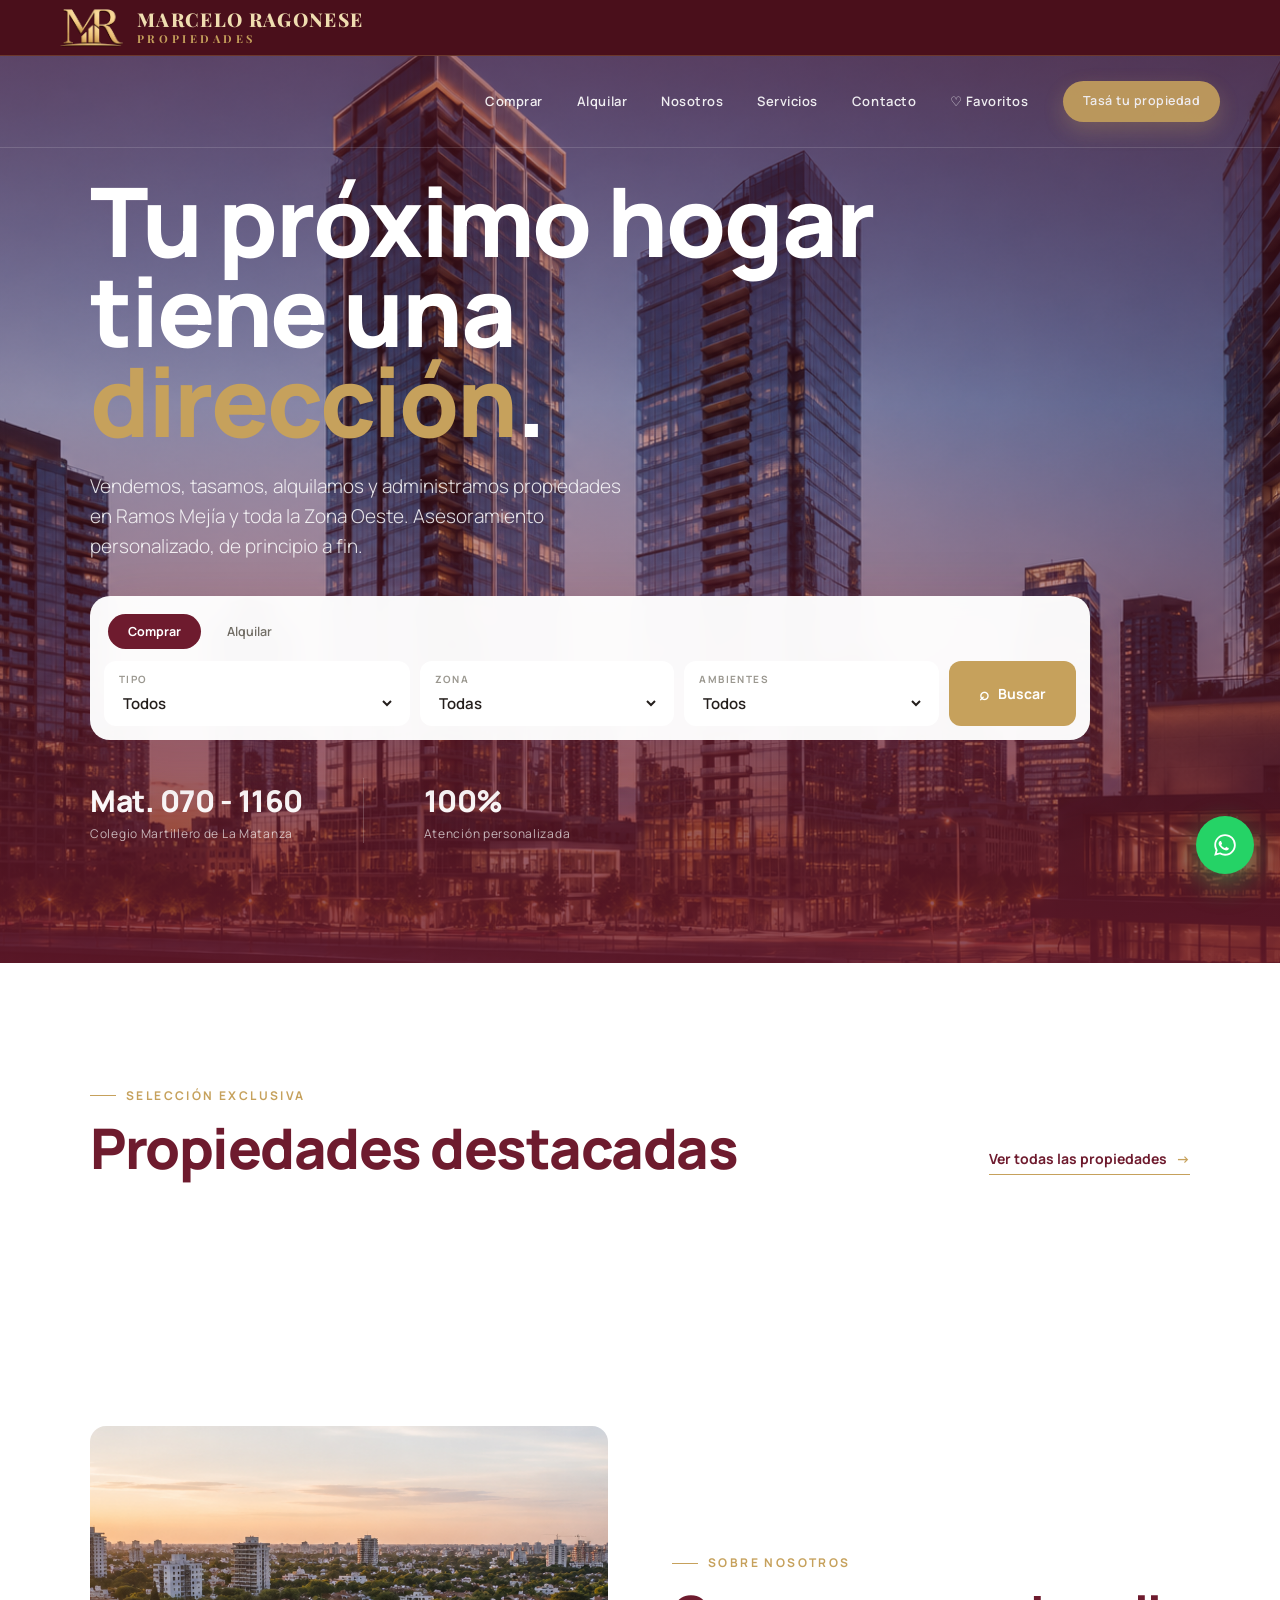
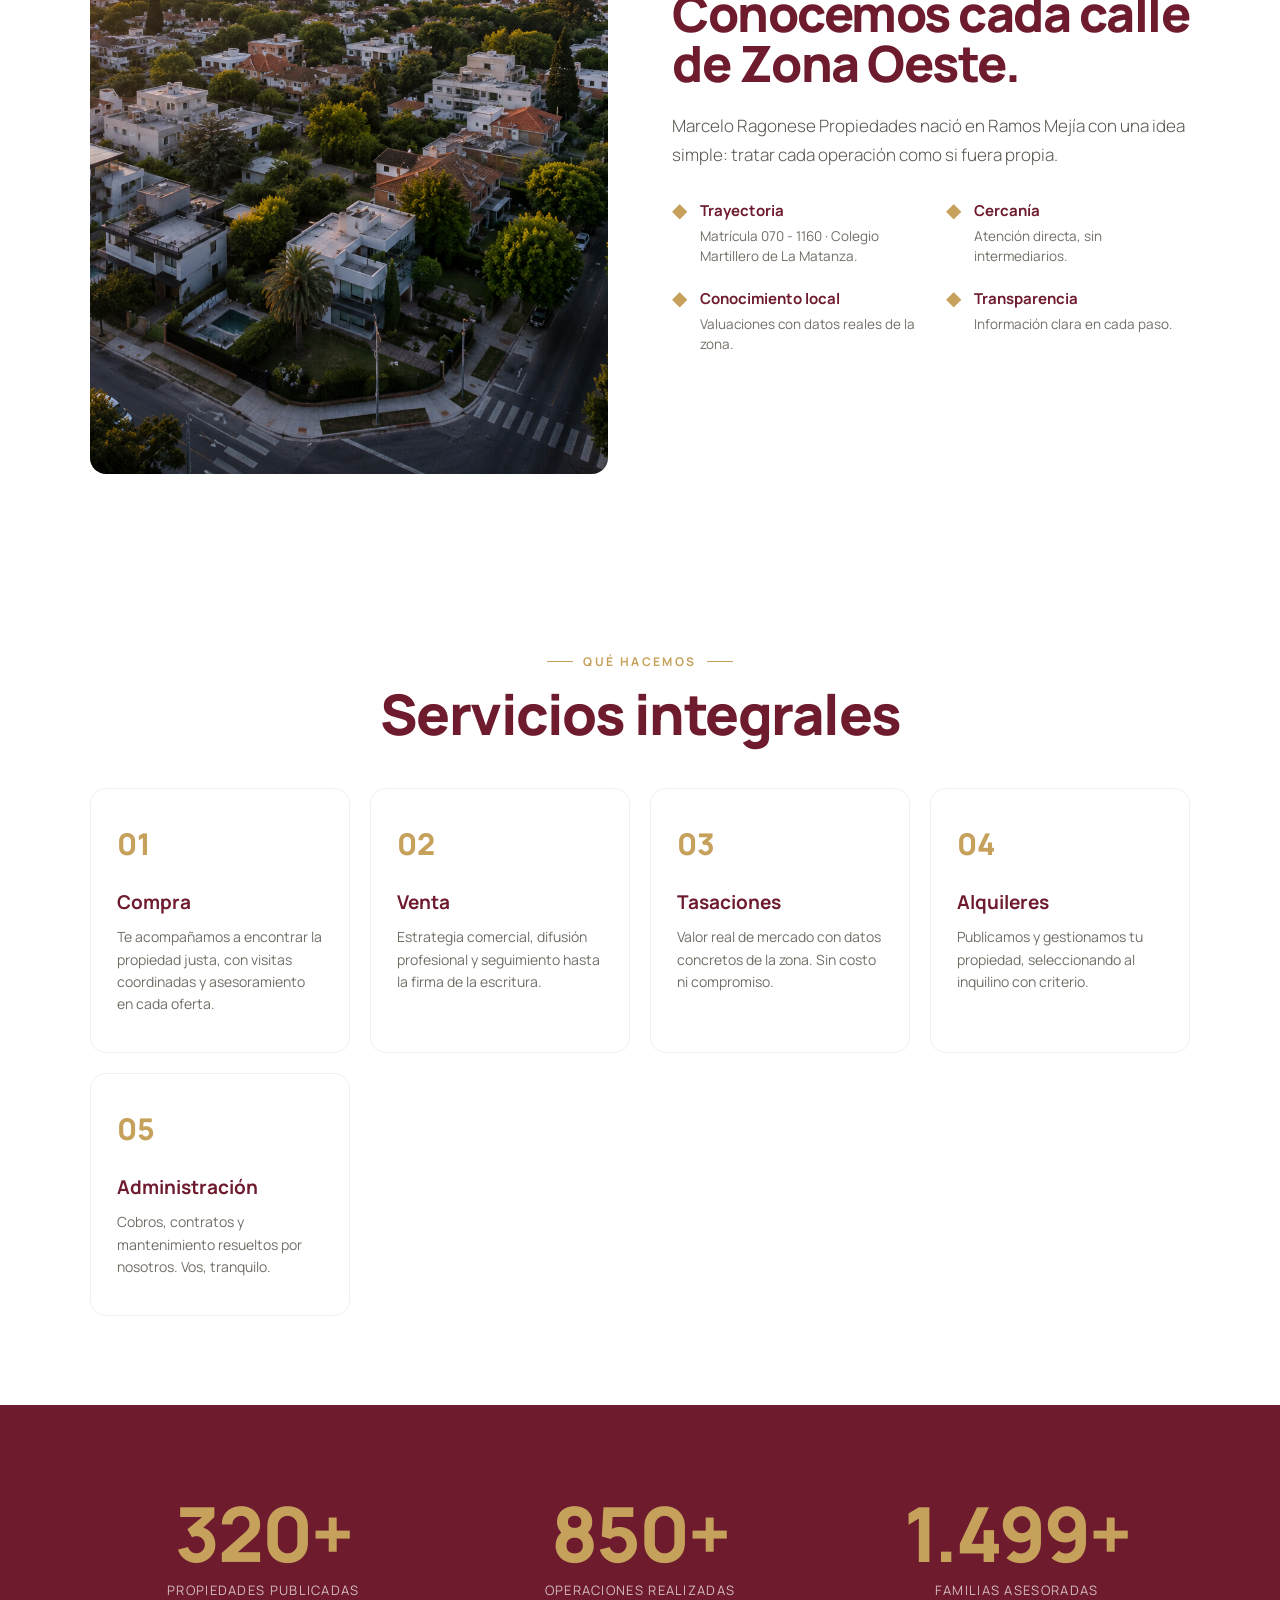
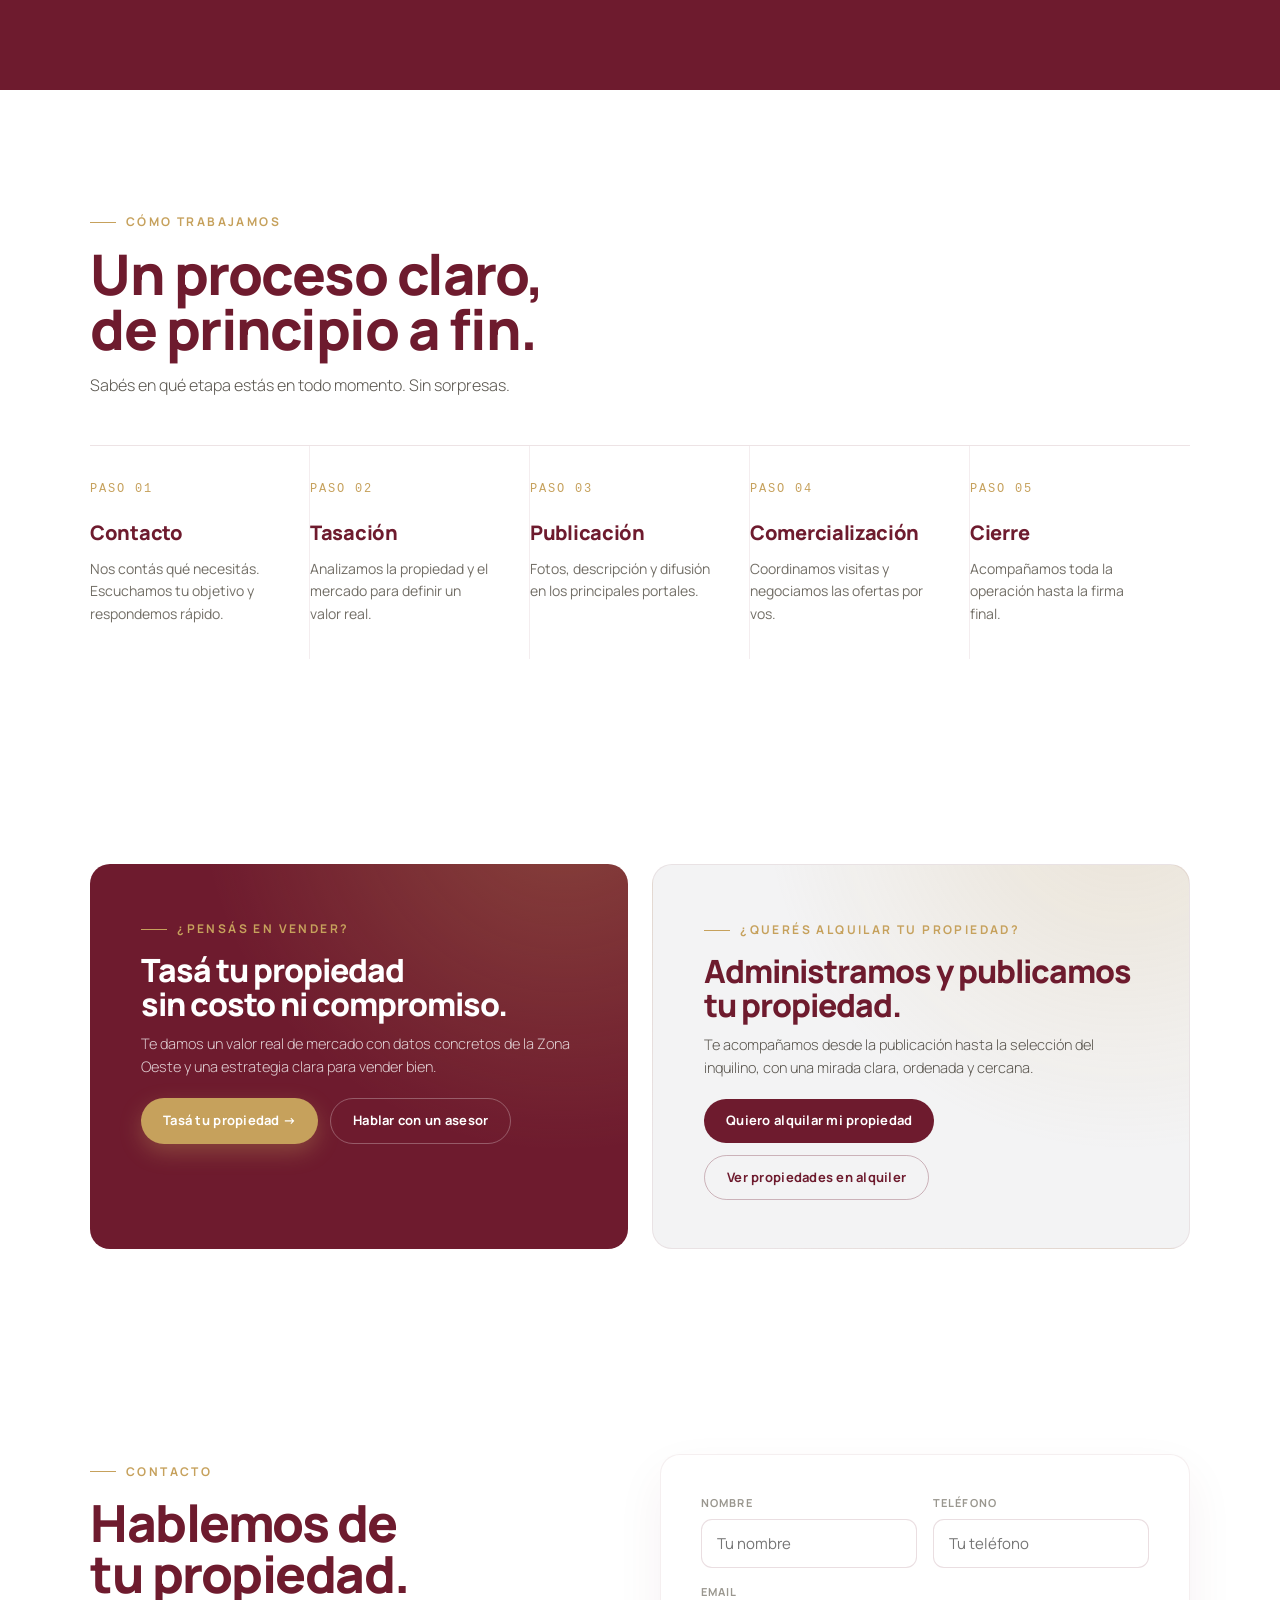
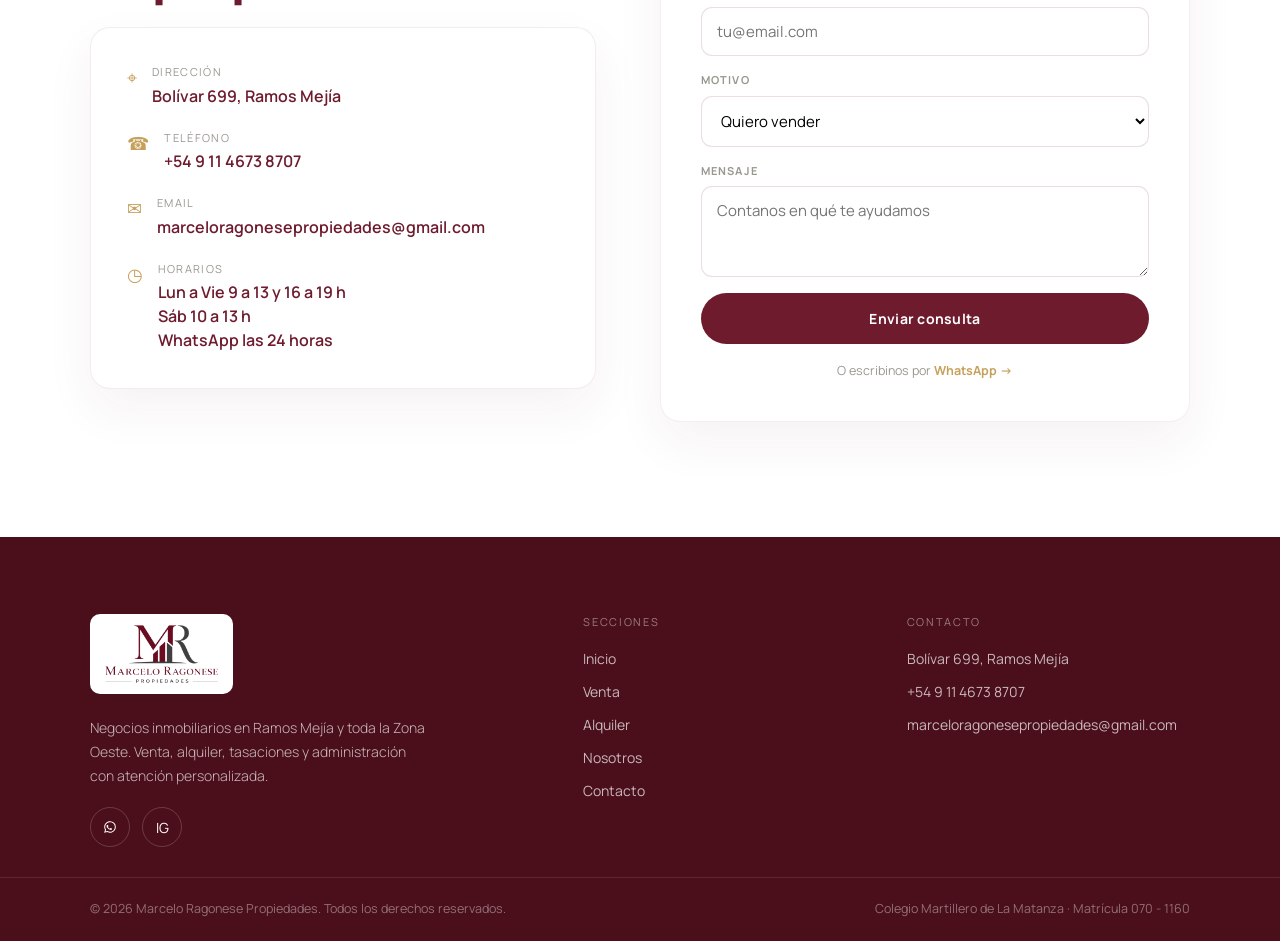
==== commit 54c3c949: "Sitio: nuevos horarios (WhatsApp 24 h), se quita la etiqueta Ramos Mejía · Zona Oeste del hero y la " ====
--- a/index.html
+++ b/index.html
@@ -48,7 +48,6 @@
 <!-- HERO -->
 <header class="hero">
   <div class="hero__inner">
-    <div class="eyebrow hero__eyebrow">Ramos Mejía · Zona Oeste</div>
     <h1>Tu próximo hogar<br>tiene una <em>dirección</em>.</h1>
     <p class="hero__sub">Vendemos, tasamos, alquilamos y administramos propiedades en Ramos Mejía y toda la Zona Oeste. Asesoramiento personalizado, de principio a fin.</p>
 
@@ -144,21 +143,6 @@
   </div>
 </section>
 
-<!-- TESTIMONIOS -->
-<section class="testimonials">
-  <div class="testimonials__wrap">
-    <div class="section-head section-head--center reveal">
-      <div class="eyebrow eyebrow--center">Testimonios</div>
-      <h2 class="section-title">Lo que dicen las familias</h2>
-    </div>
-    <div class="tgrid">
-      <div class="testi reveal"><div class="testi__stars">★★★★★</div><p class="testi__quote">Vendimos nuestro departamento en Ramos Mejía más rápido de lo que esperábamos. Trato humano y muy claro.</p><div class="testi__who"><div class="testi__ava"></div><div><div class="testi__name">Marcela R.</div><div class="testi__role">Vendió en Ramos Mejía</div></div></div></div>
-      <div class="testi reveal"><div class="testi__stars">★★★★★</div><p class="testi__quote">Nos ayudaron a comprar nuestra primera casa. Nos explicaron cada paso con paciencia. Recomendables.</p><div class="testi__who"><div class="testi__ava"></div><div><div class="testi__name">Diego y Lucía</div><div class="testi__role">Compraron en Caseros</div></div></div></div>
-      <div class="testi reveal"><div class="testi__stars">★★★★★</div><p class="testi__quote">La tasación fue precisa y honesta. Se nota que conocen la zona de verdad.</p><div class="testi__who"><div class="testi__ava"></div><div><div class="testi__name">Jorge M.</div><div class="testi__role">Tasación en San Martín</div></div></div></div>
-    </div>
-  </div>
-</section>
-
 <!-- CTA VENDER / ALQUILAR -->
 <section class="section section--tight">
   <div class="cta-pair">
@@ -197,7 +181,7 @@
       <div class="cinfo__item"><span class="cinfo__ico">⌖</span><div><div class="cinfo__k">Dirección</div><div class="cinfo__v">Bolívar 699, Ramos Mejía</div></div></div>
       <div class="cinfo__item"><span class="cinfo__ico">☎</span><div><div class="cinfo__k">Teléfono</div><div class="cinfo__v">+54 9 11 4673 8707</div></div></div>
       <div class="cinfo__item"><span class="cinfo__ico">✉</span><div><div class="cinfo__k">Email</div><div class="cinfo__v"><a href="mailto:marceloragonesepropiedades@gmail.com">marceloragonesepropiedades@gmail.com</a></div></div></div>
-      <div class="cinfo__item"><span class="cinfo__ico">◷</span><div><div class="cinfo__k">Horarios</div><div class="cinfo__v">Lun a Vie 9–18h · Sáb 9–13h</div></div></div>
+      <div class="cinfo__item"><span class="cinfo__ico">◷</span><div><div class="cinfo__k">Horarios</div><div class="cinfo__v">Lun a Vie 9 a 13 y 16 a 19 h<br>Sáb 10 a 13 h<br>WhatsApp las 24 horas</div></div></div>
     </div>
   </div>
   <form class="form reveal" id="contact-form">
@@ -265,7 +249,7 @@
   </div>
 </div>
 
-<script data-cfasync="false" src="/cdn-cgi/scripts/5c5dd728/cloudflare-static/email-decode.min.js"></script><script src="./script/script.js?v=20260925"></script>
+<script data-cfasync="false" src="/cdn-cgi/scripts/5c5dd728/cloudflare-static/email-decode.min.js"></script><script src="./script/script.js?v=20261010"></script>
 <script src="./script/chat.js?v=20260918"</script>
 </body>
 </html>
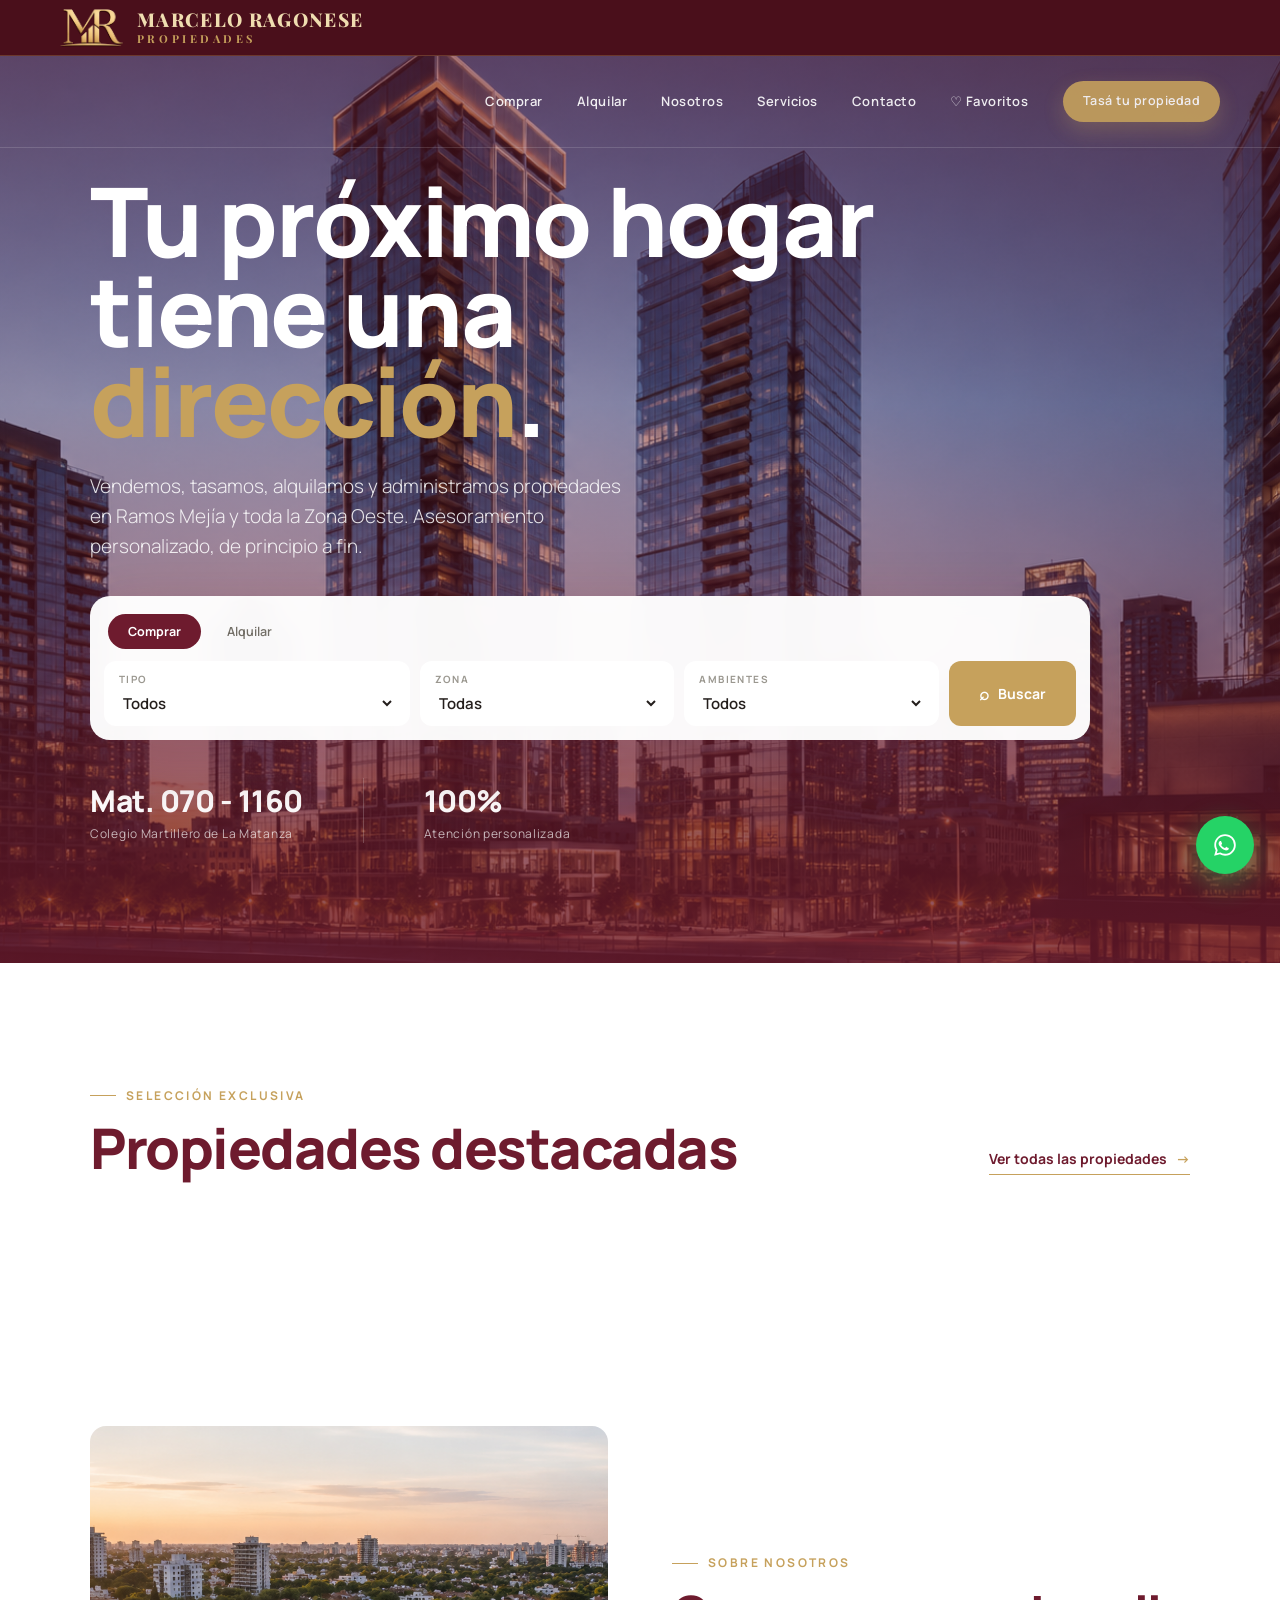
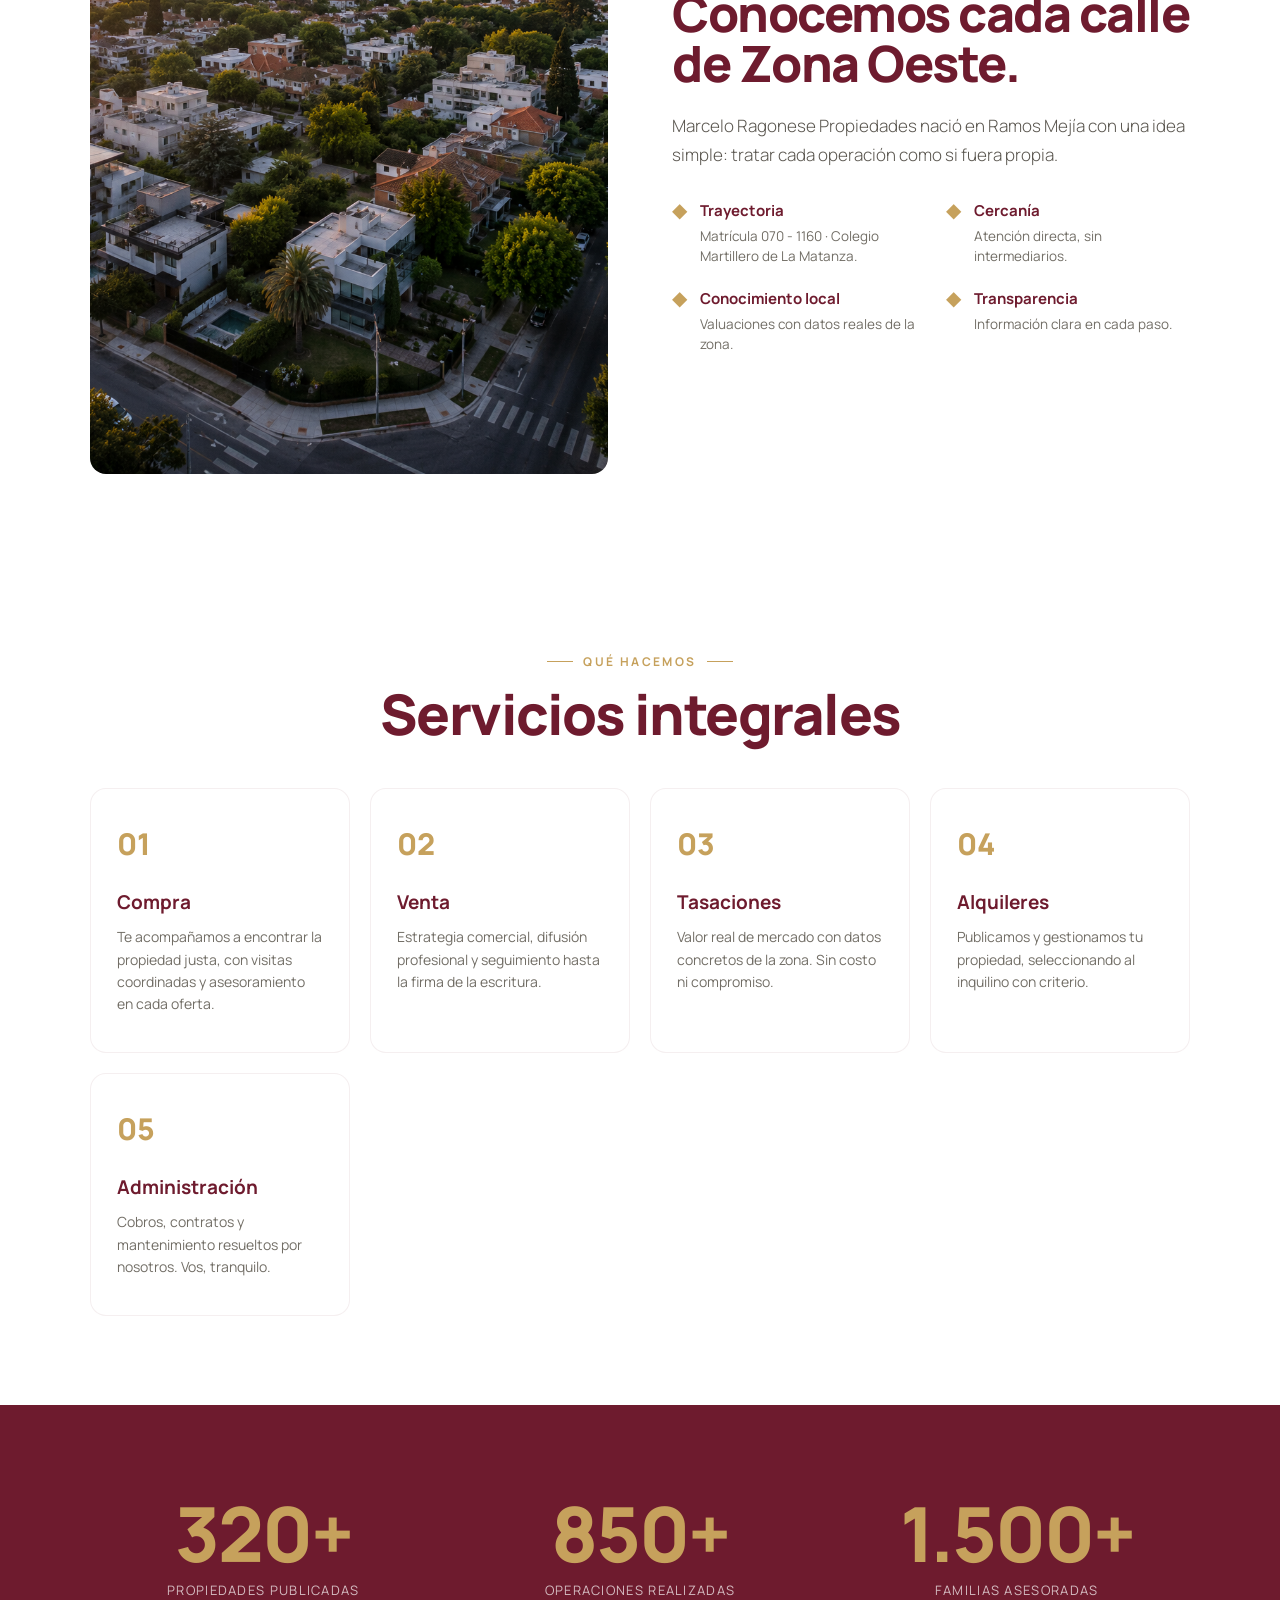
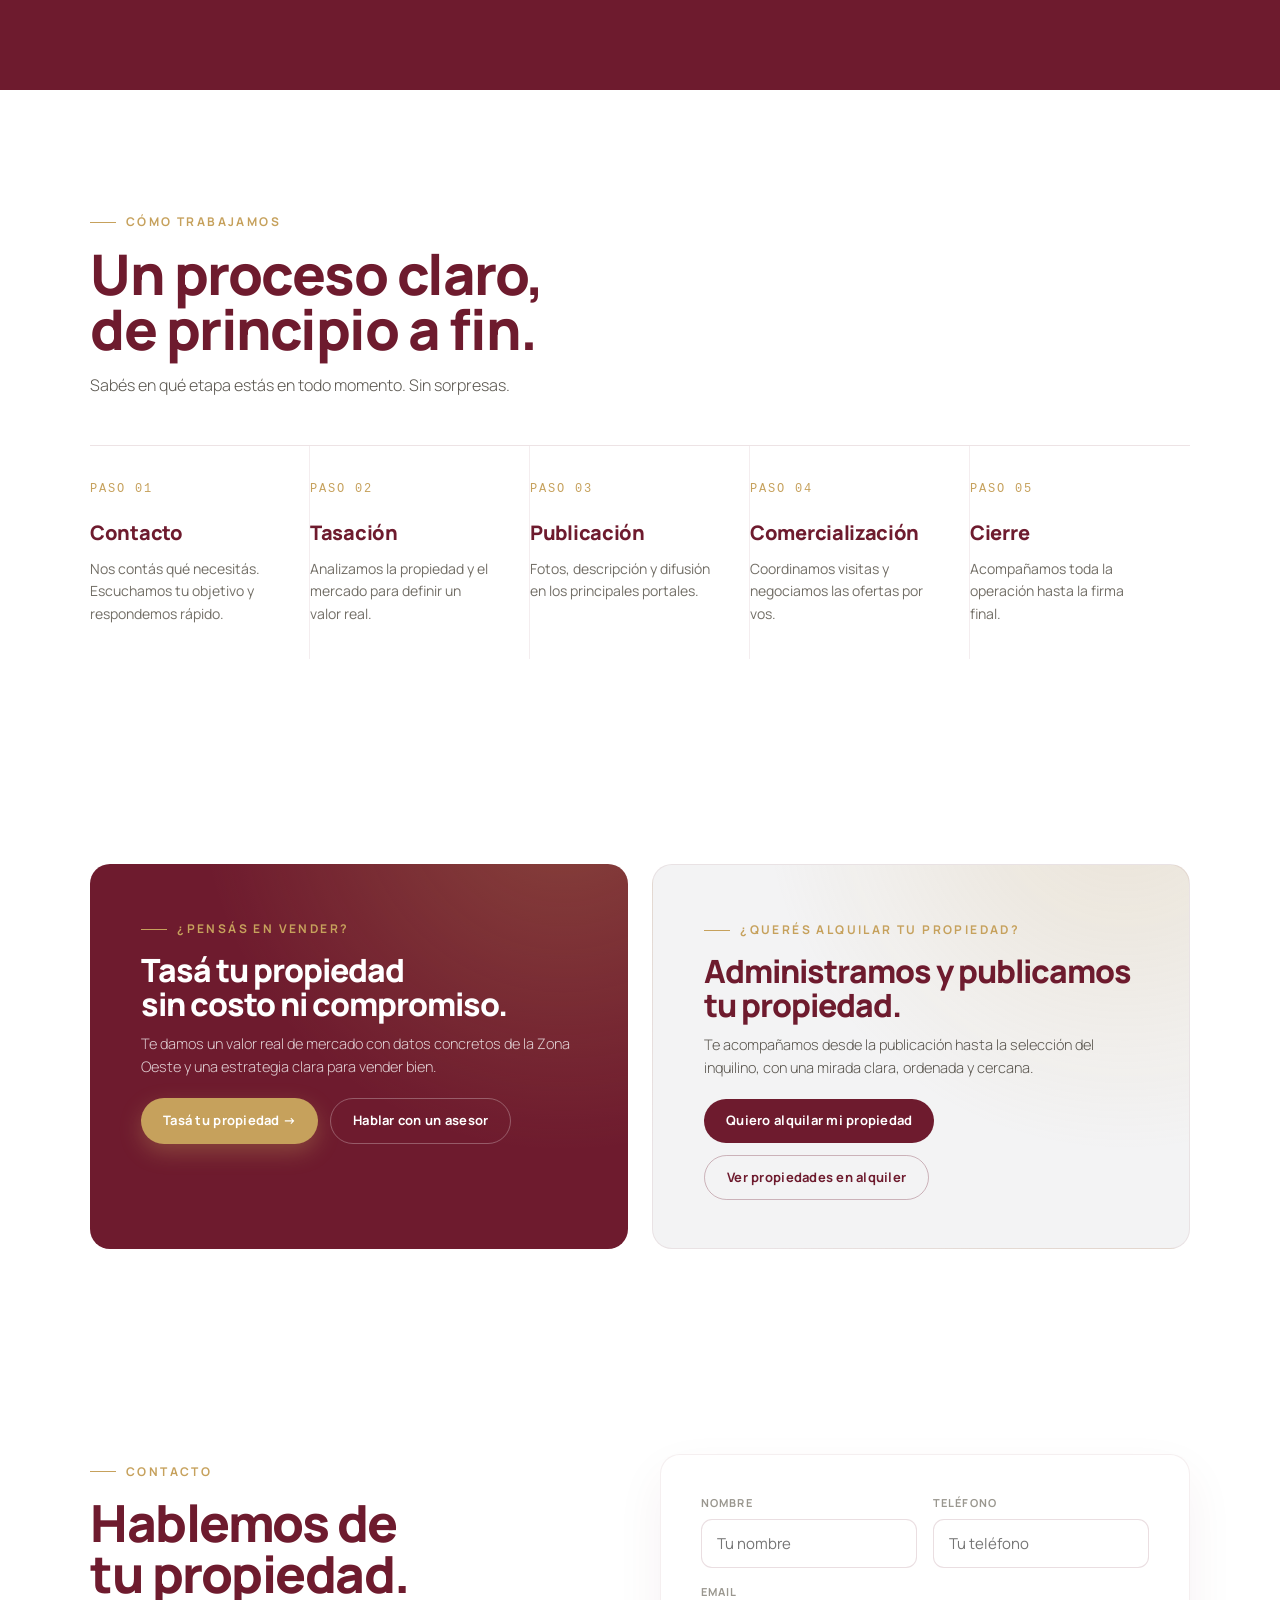
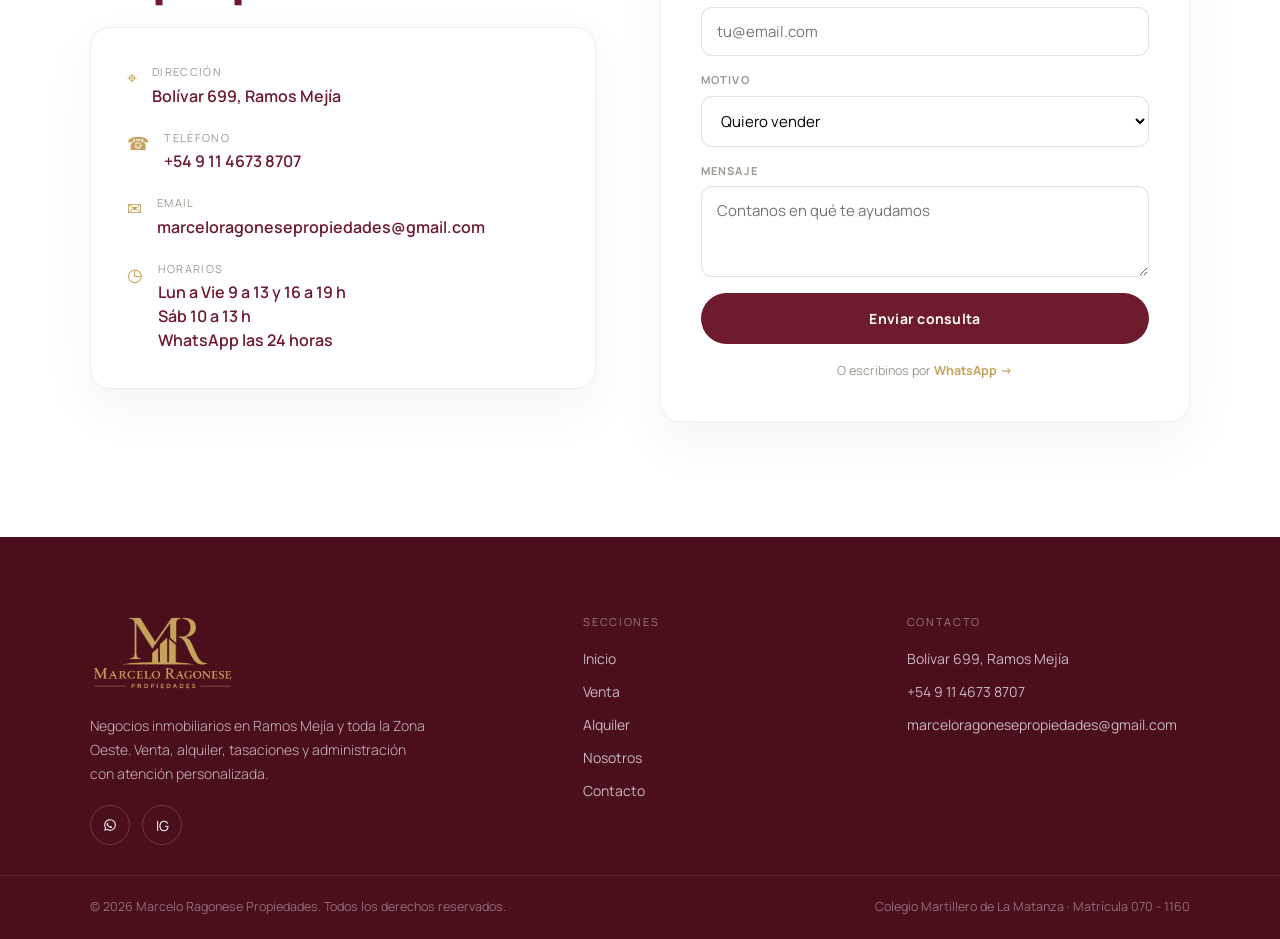
==== commit e8fbcced: "Pie de página: logo dorado sin recuadro blanco Co-Authored-By: Claude Sonnet 5.5 <noreply@anthropic." ====
--- a/index.html
+++ b/index.html
@@ -15,7 +15,7 @@
 <link rel="preconnect" href="https://fonts.googleapis.com">
 <link rel="preconnect" href="https://fonts.gstatic.com" crossorigin>
 <link href="https://fonts.googleapis.com/css2?family=Cormorant+Garamond:ital,wght@0,400;0,500;0,600;0,700;1,400;1,500&family=Playfair+Display:wght@700;800;900&family=Manrope:wght@300;400;500;600;700;800&display=swap" rel="stylesheet">
-<link rel="stylesheet" href="./estilos/estilos.css?v=20260918b">
+<link rel="stylesheet" href="./estilos/estilos.css?v=20261010">
 </head>
 <body>
 
@@ -201,7 +201,7 @@
 <footer class="footer">
   <div class="footer__grid">
     <div>
-      <span class="footer__logo"><img src="assets/logo.png?v=20260905" alt="Marcelo Ragonese Propiedades"></span>
+      <span class="footer__logo"><img src="assets/logo-dorado.png?v=20261010" alt="Marcelo Ragonese Propiedades"></span>
       <p>Negocios inmobiliarios en Ramos Mejía y toda la Zona Oeste. Venta, alquiler, tasaciones y administración con atención personalizada.</p>
       <div class="footer__soc">
         <a data-wa="Hola Marcelo Ragonese Propiedades, quería hacer una consulta." target="_blank" aria-label="WhatsApp"><svg width="1em" height="1em" viewBox="0 0 24 24" fill="currentColor" aria-hidden="true" focusable="false"><path d="M12.04 2C6.58 2 2.13 6.45 2.13 11.91c0 1.75.46 3.45 1.32 4.95L2 22l5.25-1.38c1.45.79 3.08 1.21 4.79 1.21h.01c5.46 0 9.91-4.45 9.91-9.91 0-2.65-1.03-5.14-2.91-7.01A9.816 9.816 0 0 0 12.04 2m0 1.67c2.2 0 4.26.86 5.82 2.42a8.225 8.225 0 0 1 2.41 5.82c0 4.54-3.7 8.23-8.24 8.23-1.48 0-2.93-.4-4.19-1.15l-.3-.18-3.12.82.83-3.04-.2-.31a8.188 8.188 0 0 1-1.26-4.38c.01-4.54 3.7-8.23 8.25-8.23m-4.52 4.7c-.15 0-.4.06-.61.29-.21.24-.8.78-.8 1.9 0 1.12.82 2.21.93 2.36.11.15 1.6 2.44 3.93 3.42 1.95.82 2.35.66 2.77.62.42-.04 1.36-.55 1.55-1.09.19-.53.19-.98.13-1.08-.06-.09-.21-.15-.44-.27-.23-.12-1.36-.67-1.57-.75-.21-.08-.36-.11-.51.11-.15.23-.59.75-.72.9-.13.15-.27.17-.5.06-.23-.12-.96-.35-1.83-1.13-.68-.6-1.13-1.35-1.27-1.58-.13-.23-.01-.35.1-.47.1-.1.23-.27.34-.4.11-.14.15-.23.23-.39.08-.15.04-.29-.02-.41-.06-.11-.51-1.24-.71-1.7-.19-.44-.38-.39-.53-.4-.14-.01-.29-.01-.44-.01z"/></svg></a>
--- a/estilos/estilos.css
+++ b/estilos/estilos.css
@@ -294,8 +294,8 @@
 .footer{background:var(--ink-2);color:rgba(255,255,255,.7)}
 .footer__grid{max-width:var(--maxw);margin:0 auto;padding:clamp(50px,6vw,80px) clamp(20px,5vw,60px) 30px;
   display:grid;grid-template-columns:1.6fr 1fr 1fr;gap:40px}
-.footer__logo{background:#fff;padding:8px 12px;border-radius:10px;display:inline-block}
-.footer__logo img{height:64px;width:auto}
+.footer__logo{display:inline-block}
+.footer__logo img{height:78px;width:auto}
 .footer p{font-size:14px;line-height:1.7;max-width:340px;margin:16px 0 20px;font-weight:300}
 .footer__soc{display:flex;gap:12px}
 .footer__soc a{width:40px;height:40px;border-radius:50%;border:1px solid rgba(255,255,255,.18);
@@ -508,7 +508,7 @@
   .search__row{grid-template-columns:1fr}
   .list-grid,.grid-cards{grid-template-columns:1fr}
   :root{--nav-h:78px;--topbar-h:48px}
-  .footer__logo img{height:54px}
+  .footer__logo img{height:66px}
   .topbar__icon{height:30px}
   .topbar__brand{gap:10px}
   .topbar__word small{letter-spacing:.2em}
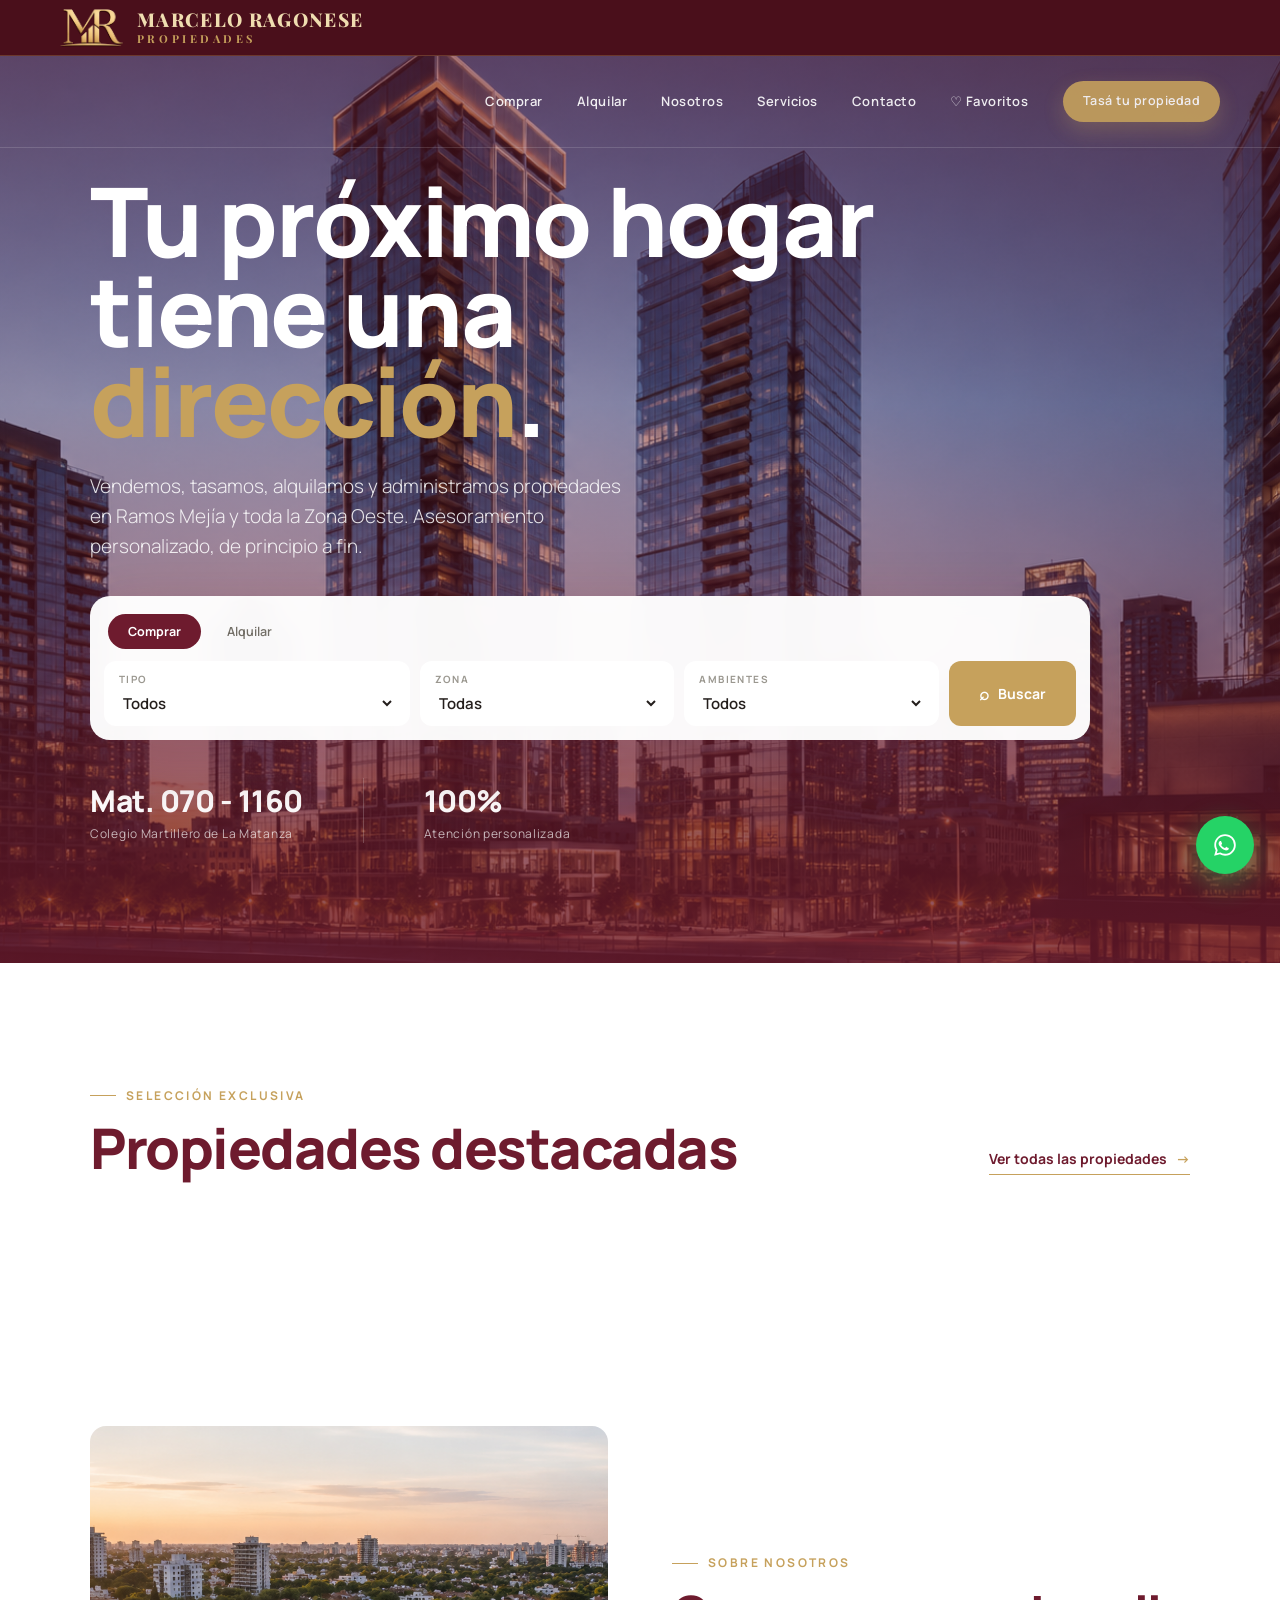
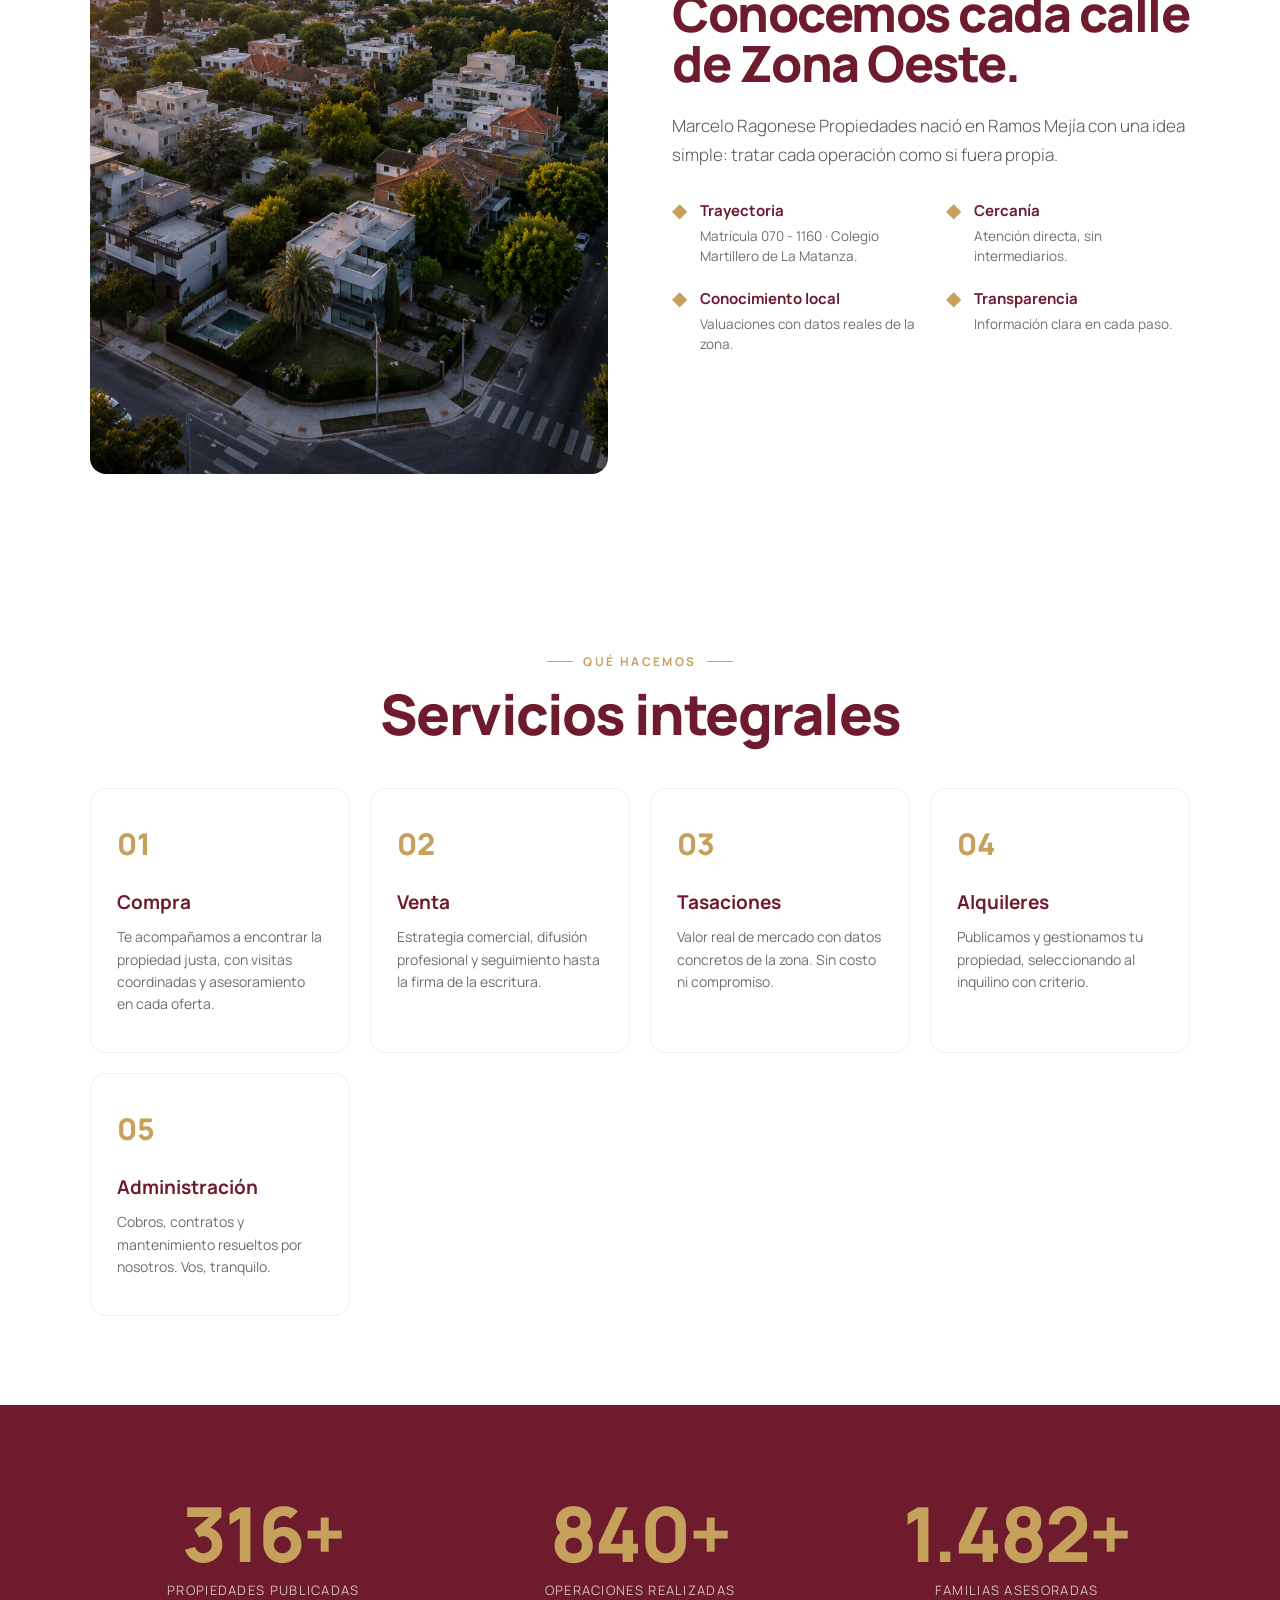
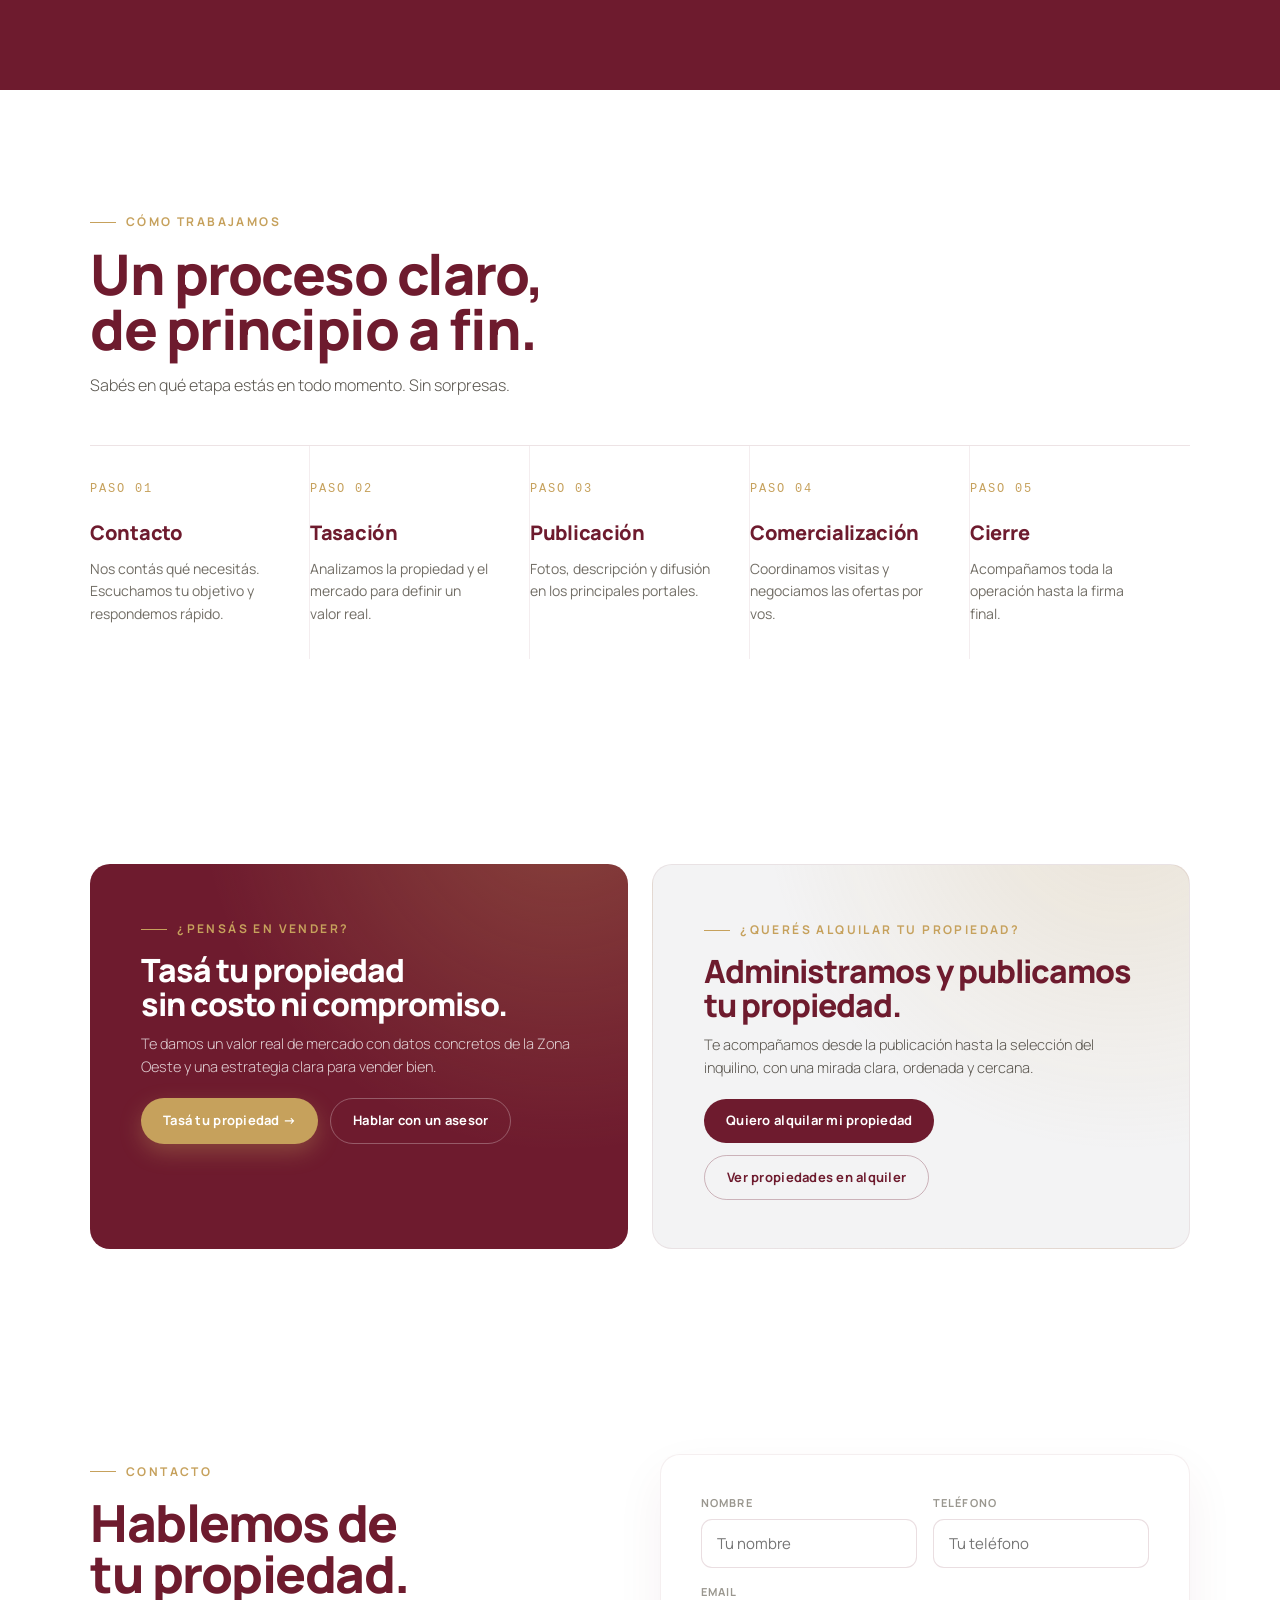
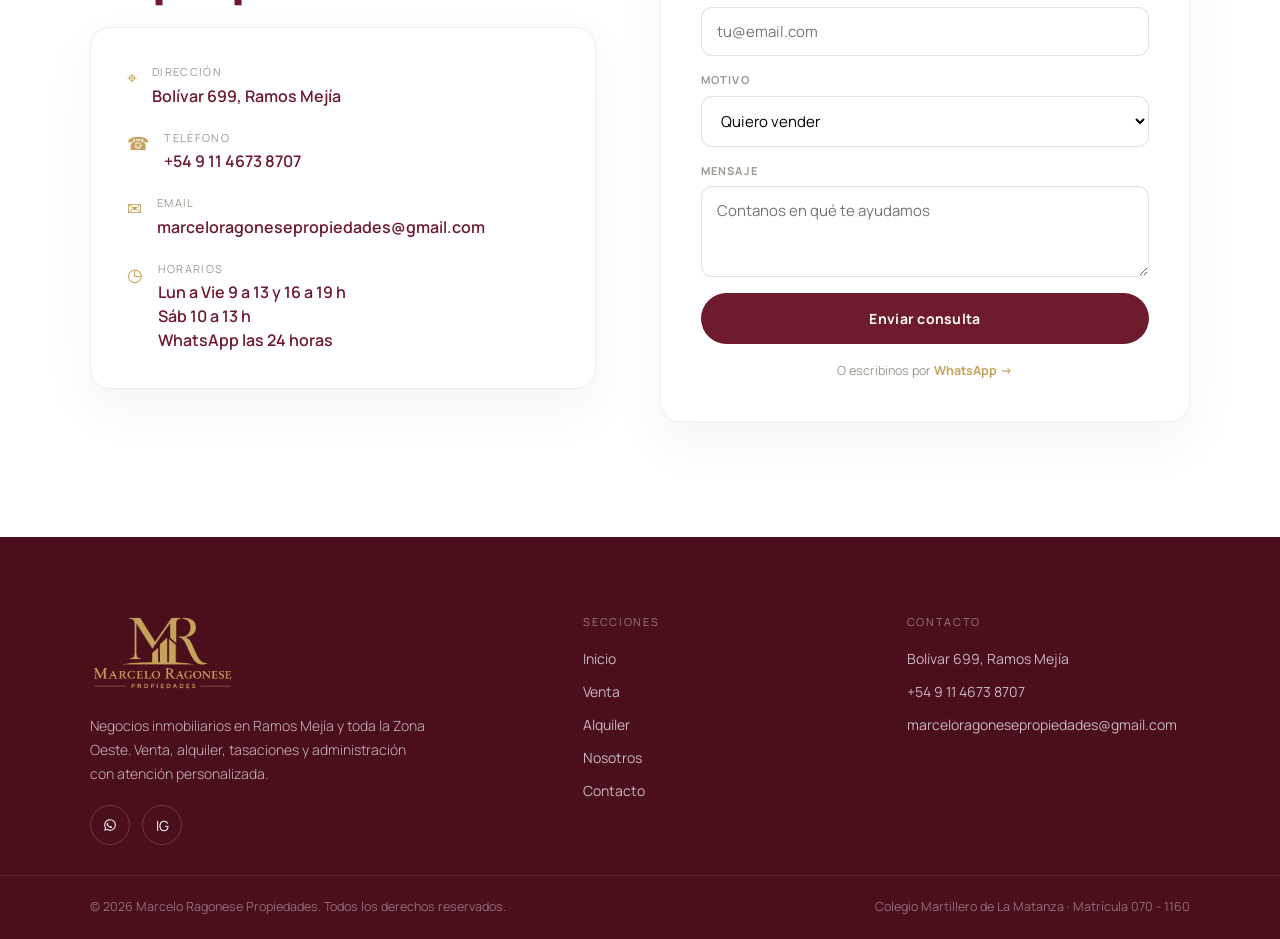
==== commit b3e1b82f: "Sincronizar con lo publicado en el servidor (cambios del 10/10 sin subir) Estos cambios estaban en p" ====
--- a/index.html
+++ b/index.html
@@ -1,4 +1,3 @@
-
 <!DOCTYPE html>
 <html lang="es">
 <head>
@@ -249,7 +248,7 @@
   </div>
 </div>
 
-<script data-cfasync="false" src="/cdn-cgi/scripts/5c5dd728/cloudflare-static/email-decode.min.js"></script><script src="./script/script.js?v=20261010"></script>
+<script data-cfasync="false" src="/cdn-cgi/scripts/5c5dd728/cloudflare-static/email-decode.min.js"></script><script src="./script/script.js?v=20261010b"></script>
 <script src="./script/chat.js?v=20260918"</script>
 </body>
 </html>
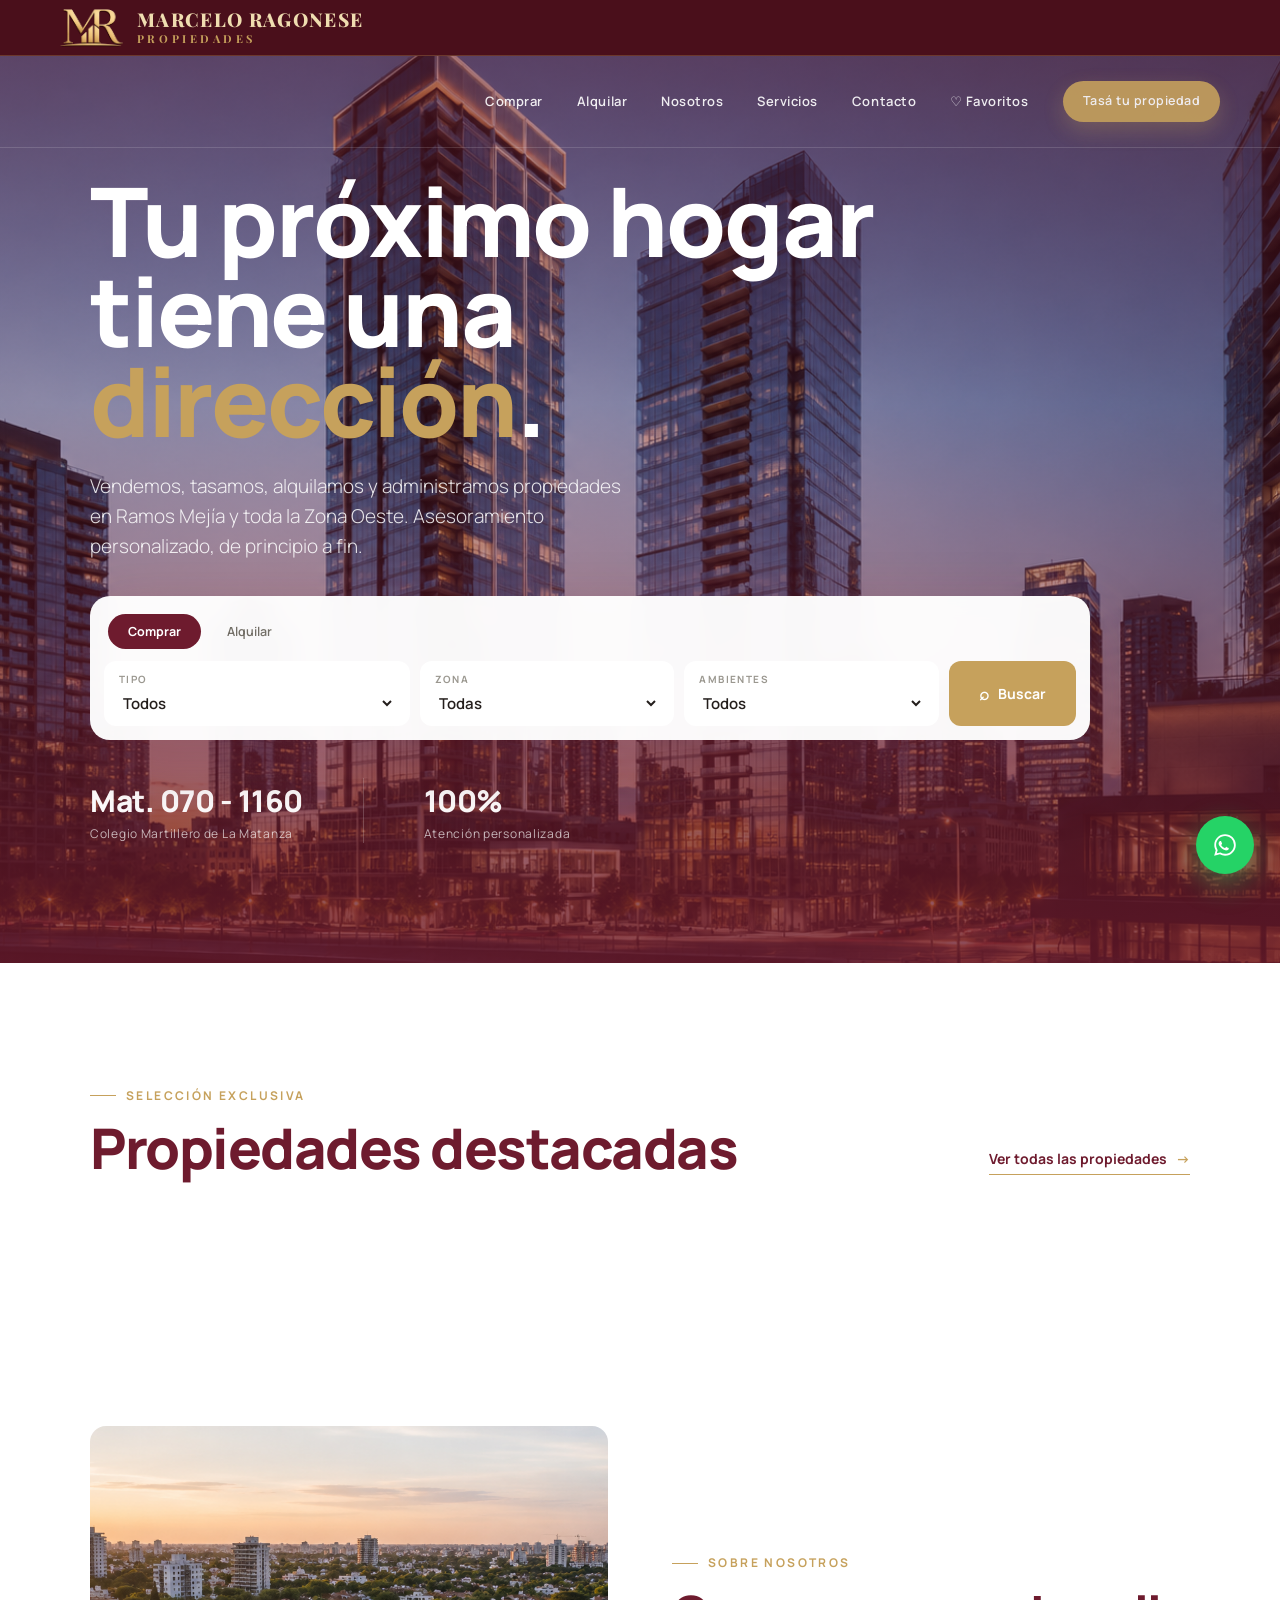
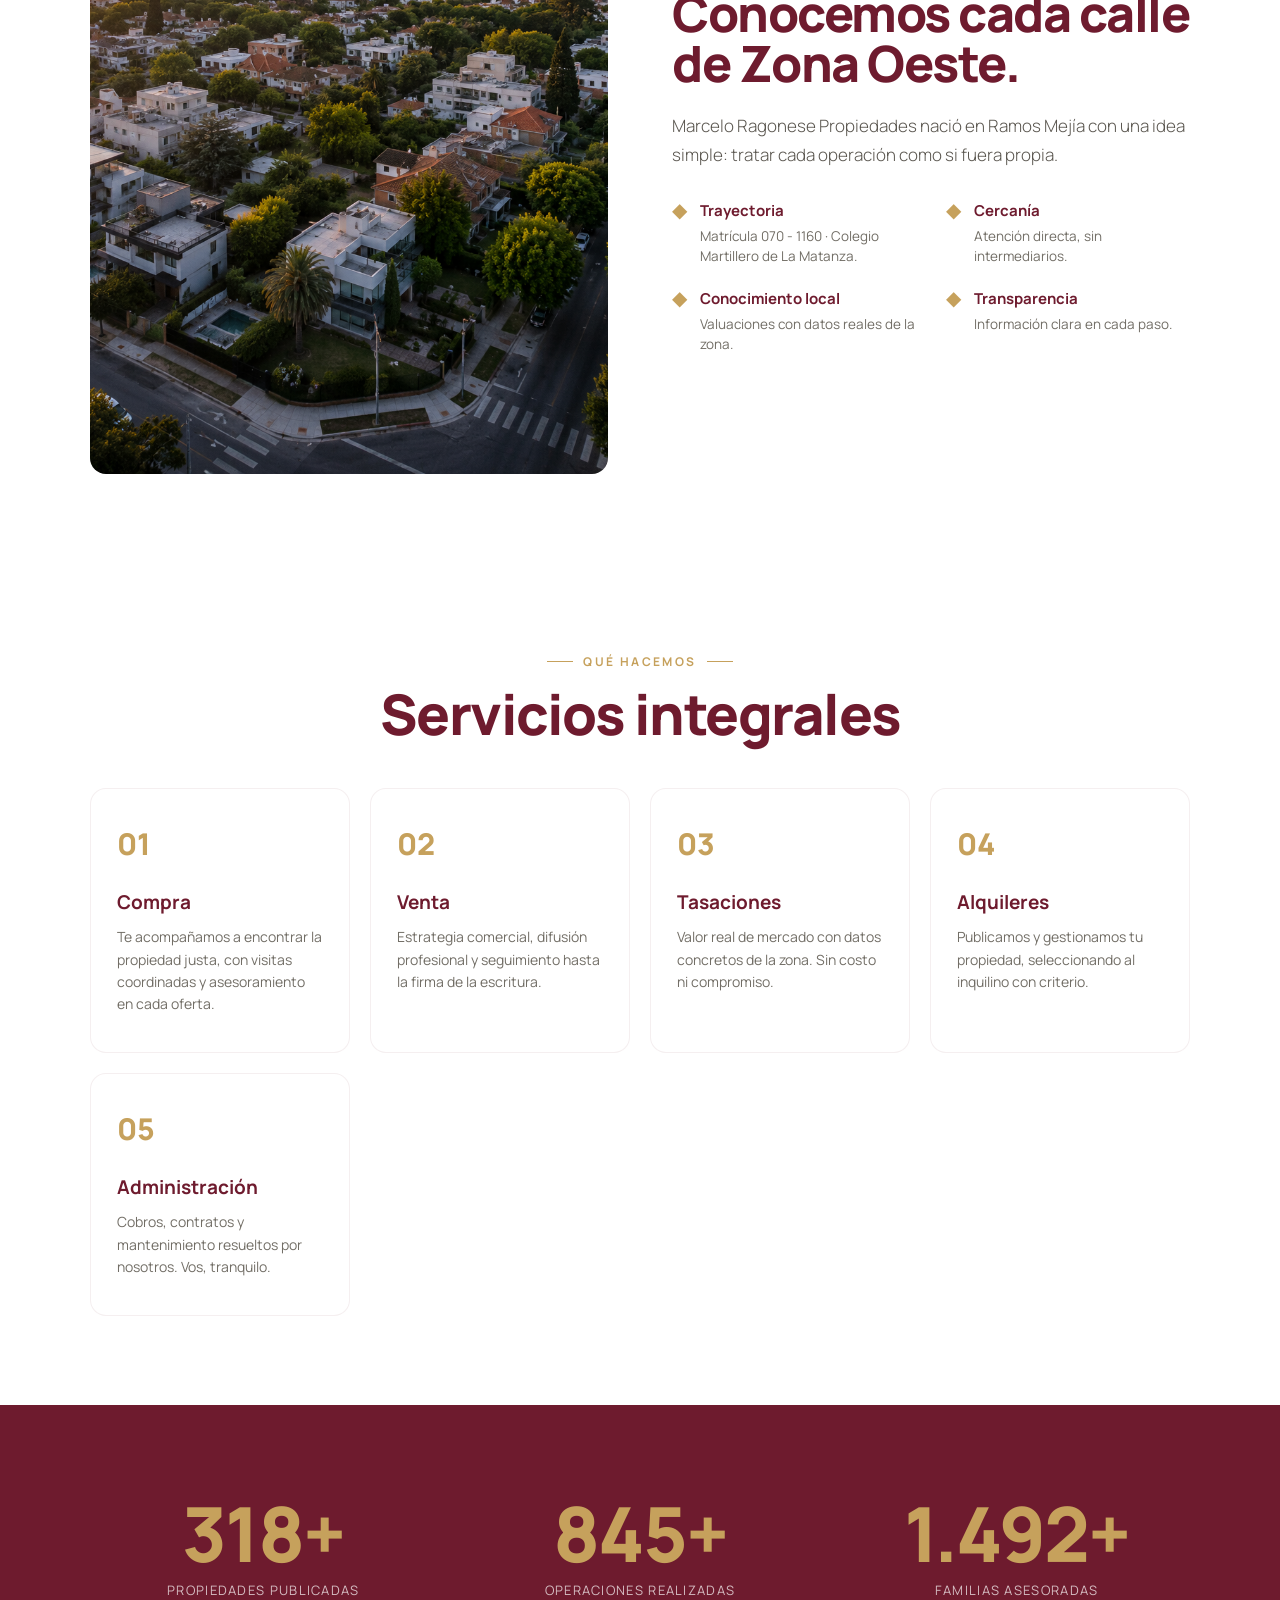
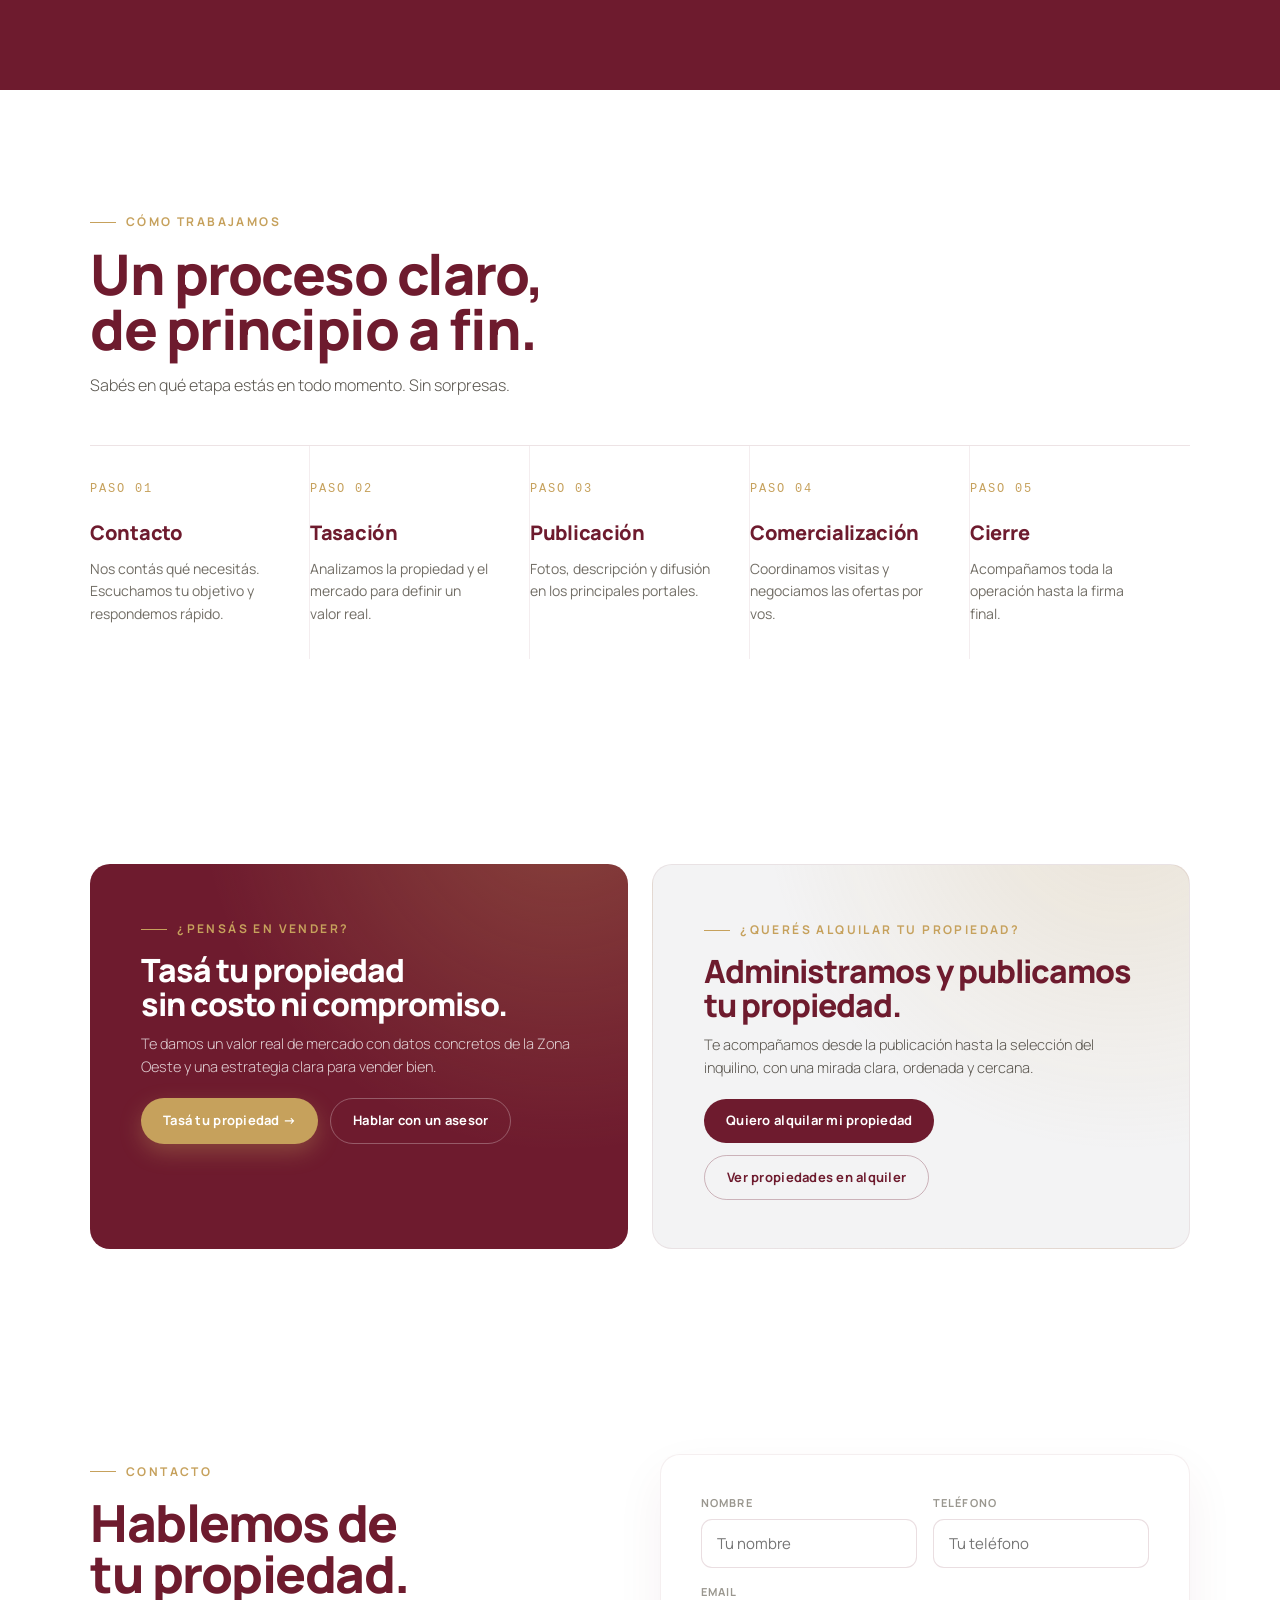
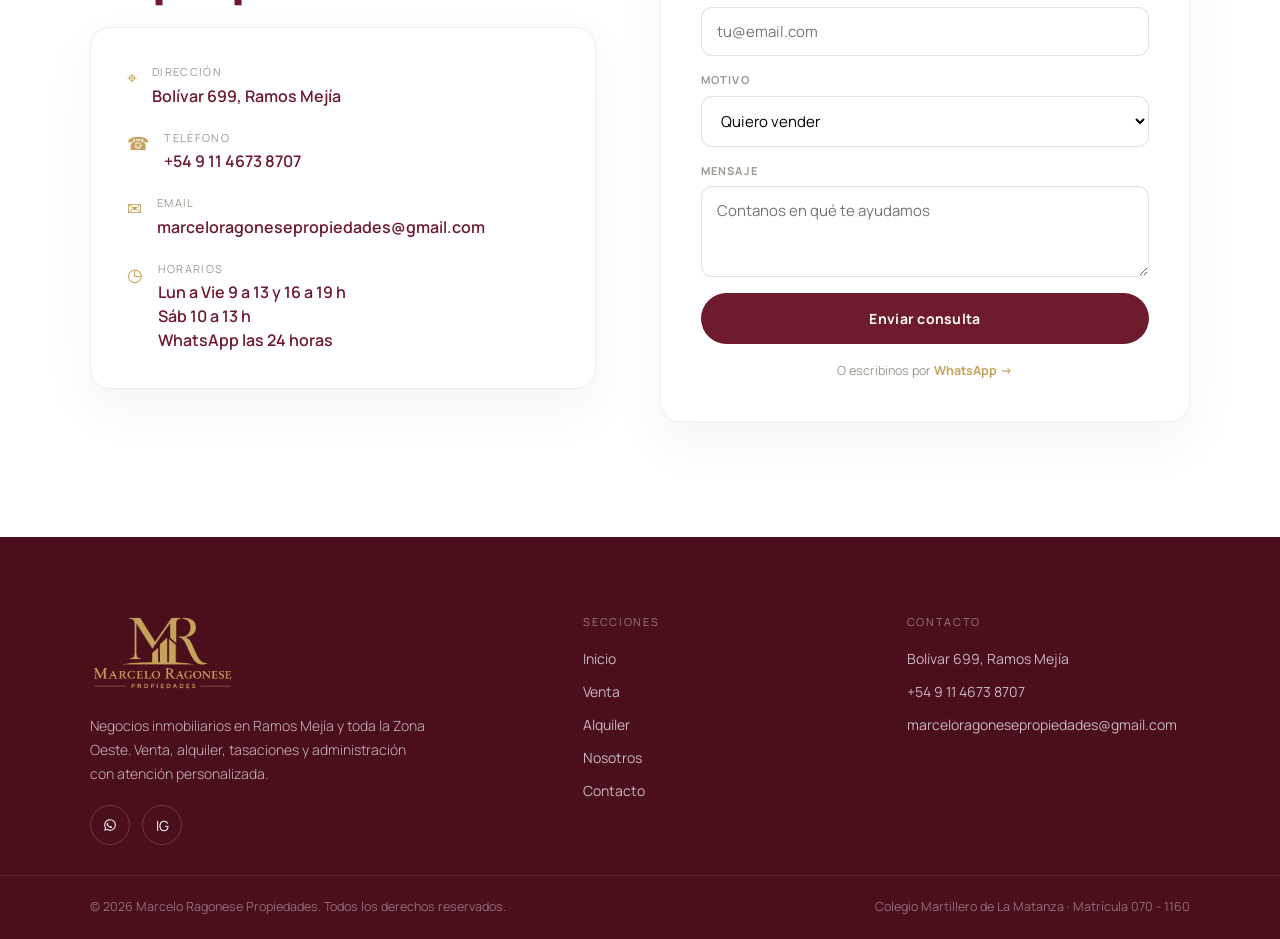
==== commit 65ebb7f0: "Panel de propiedades: elegir las destacadas de la página principal - Estrella ☆/★ en el listado para" ====
--- a/index.html
+++ b/index.html
@@ -248,7 +248,7 @@
   </div>
 </div>
 
-<script data-cfasync="false" src="/cdn-cgi/scripts/5c5dd728/cloudflare-static/email-decode.min.js"></script><script src="./script/script.js?v=20261010b"></script>
+<script data-cfasync="false" src="/cdn-cgi/scripts/5c5dd728/cloudflare-static/email-decode.min.js"></script><script src="./script/script.js?v=20261012"></script>
 <script src="./script/chat.js?v=20260918"</script>
 </body>
 </html>
